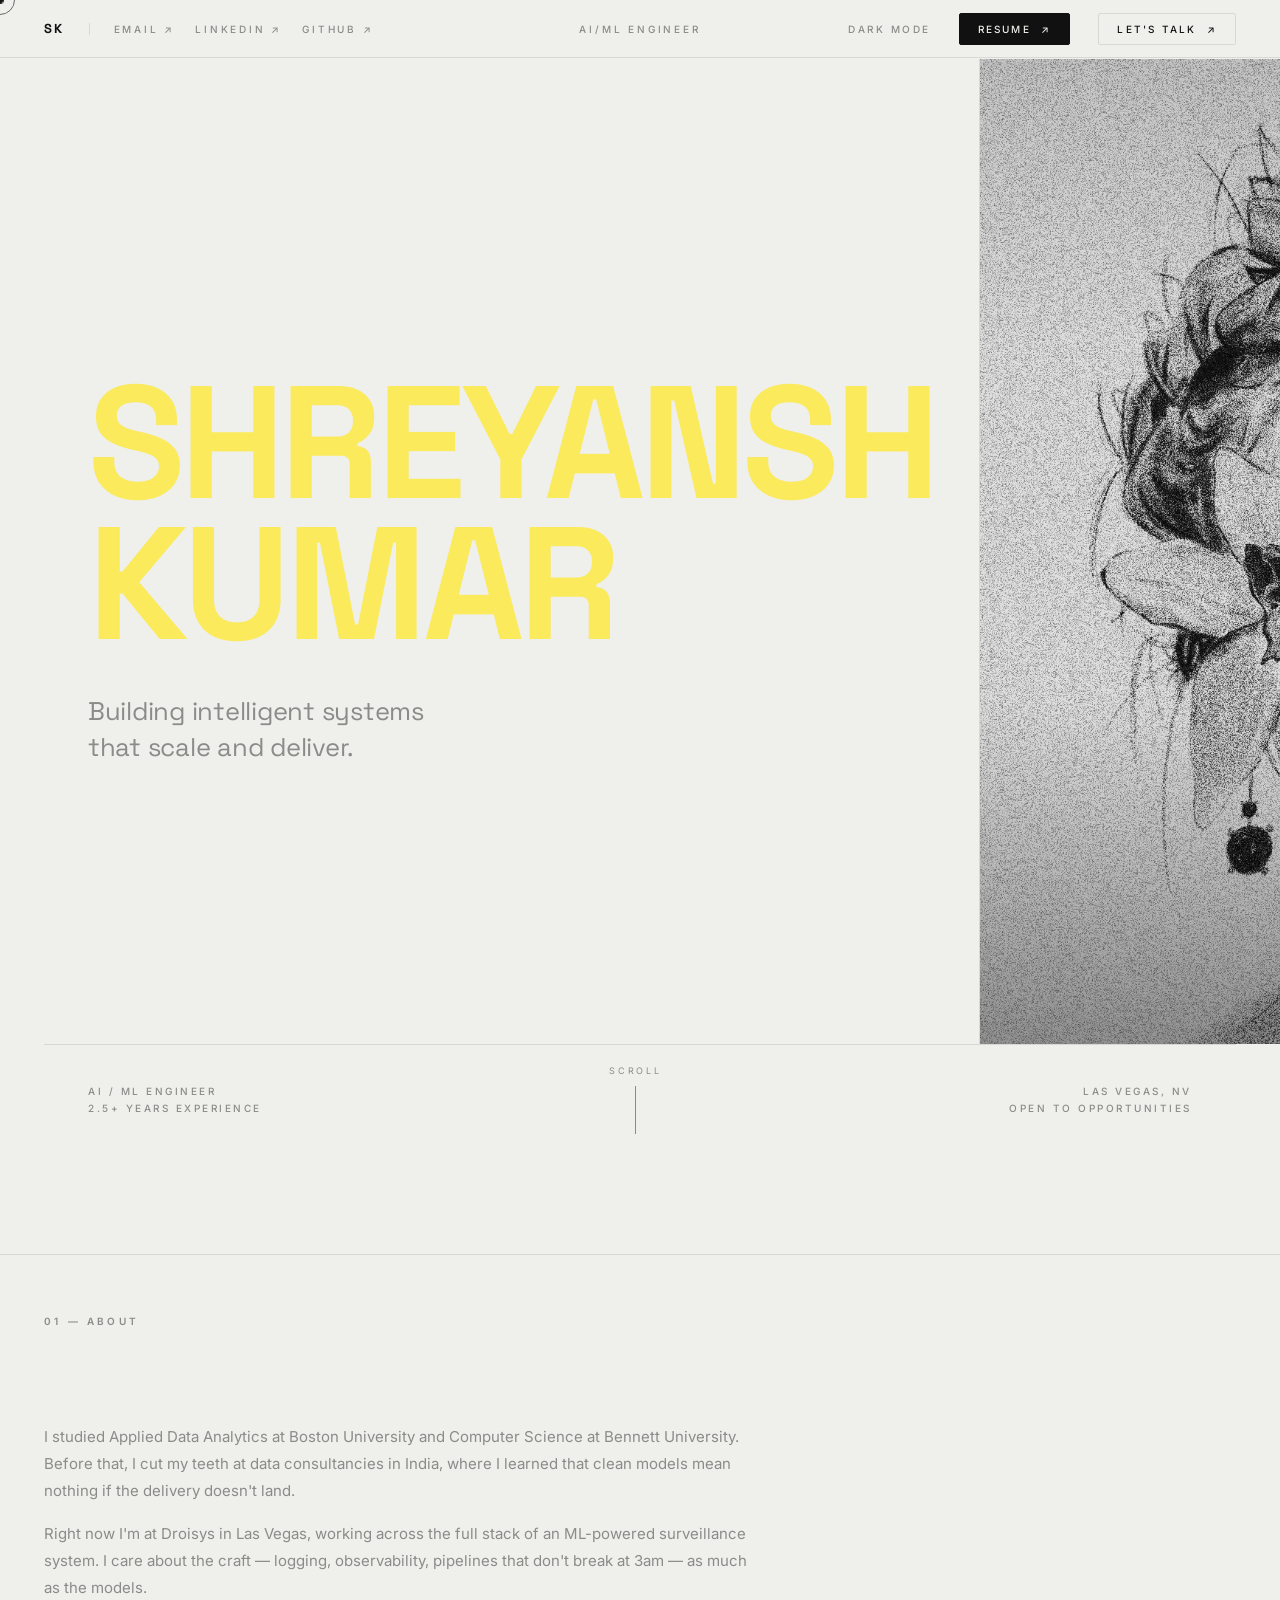
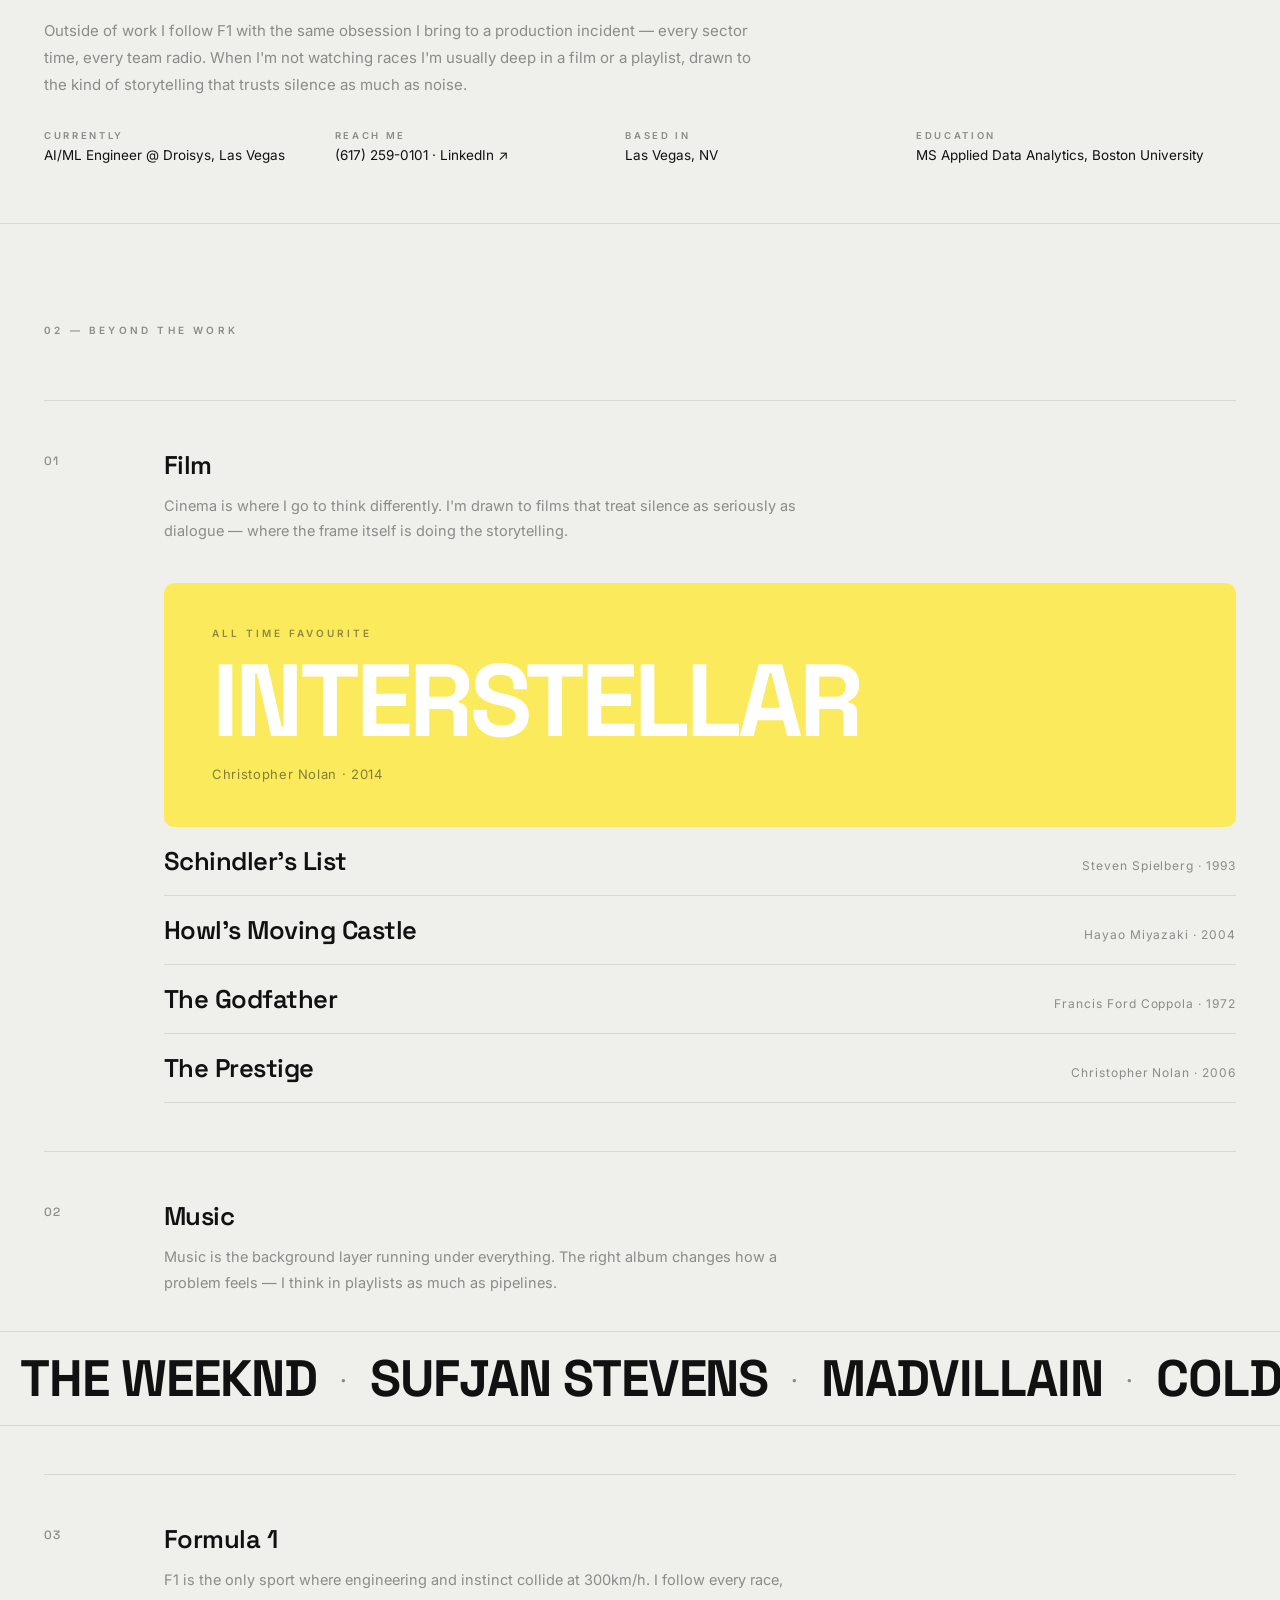
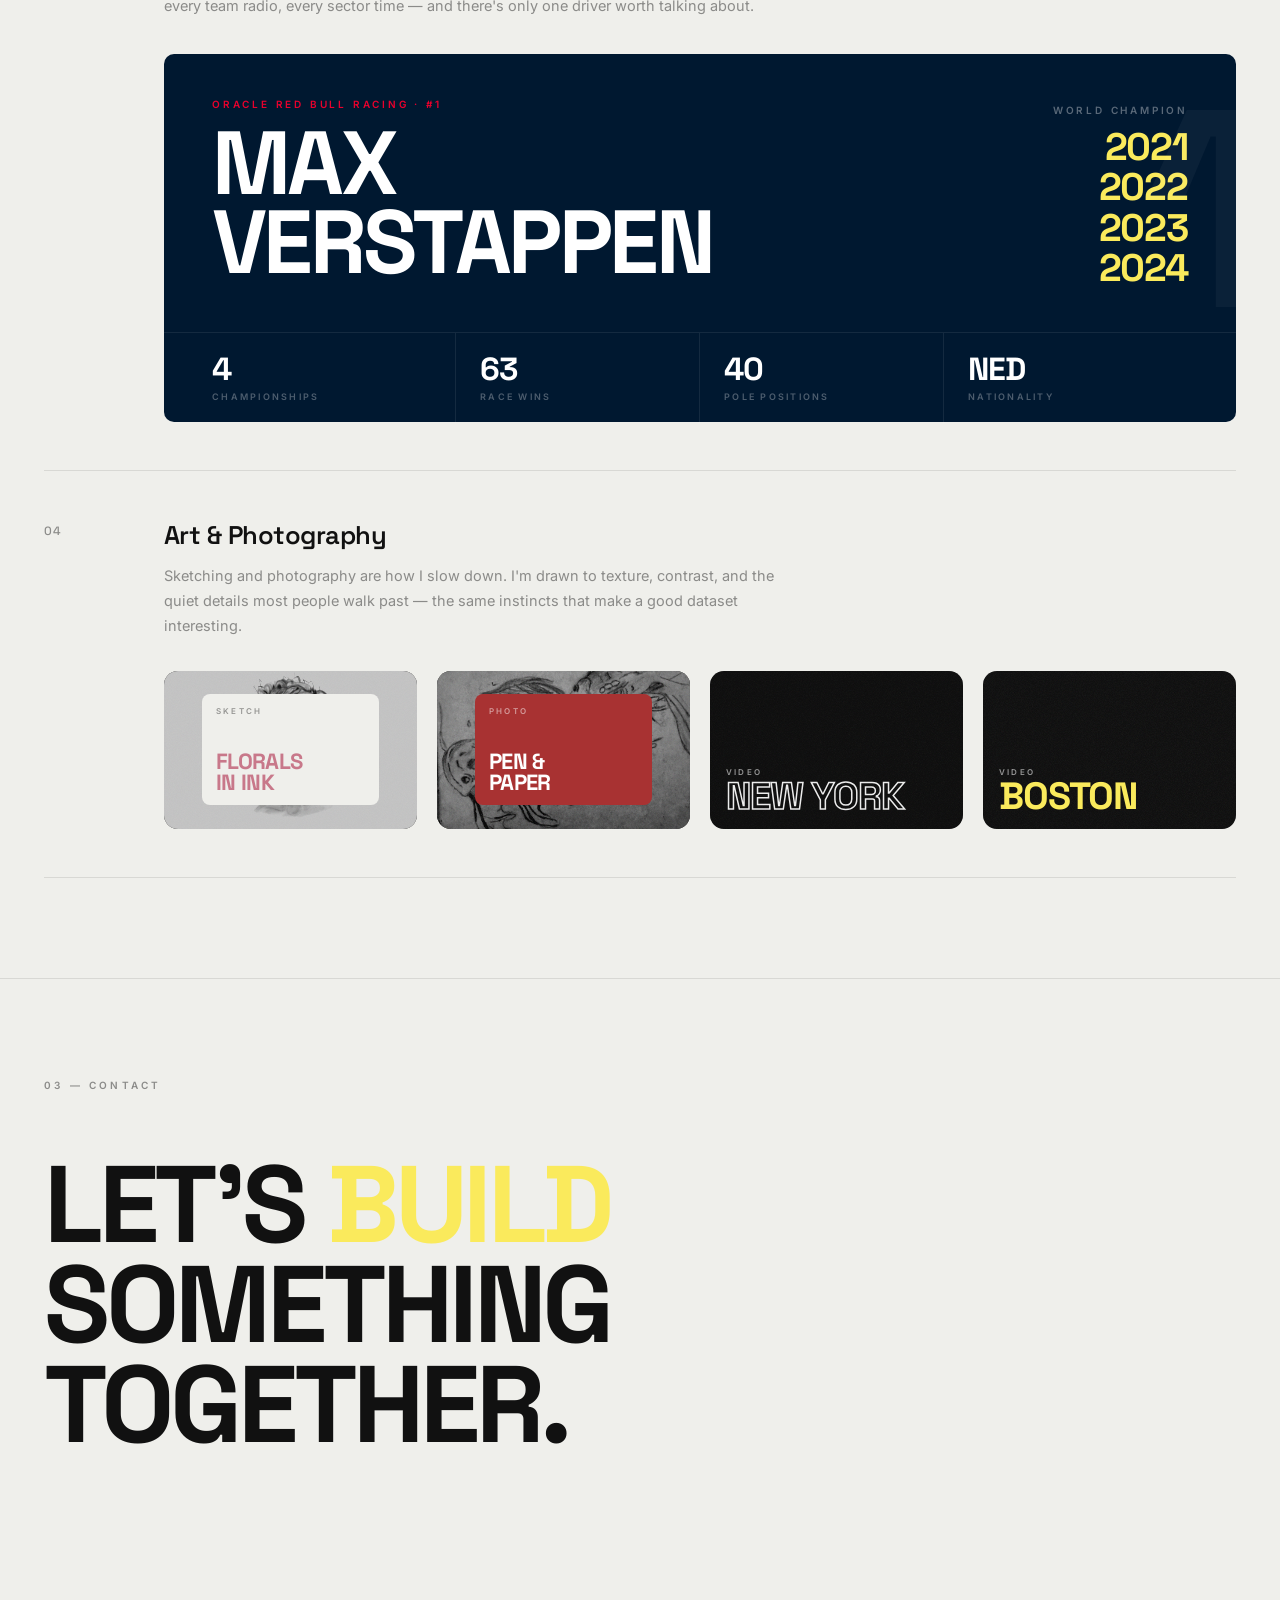
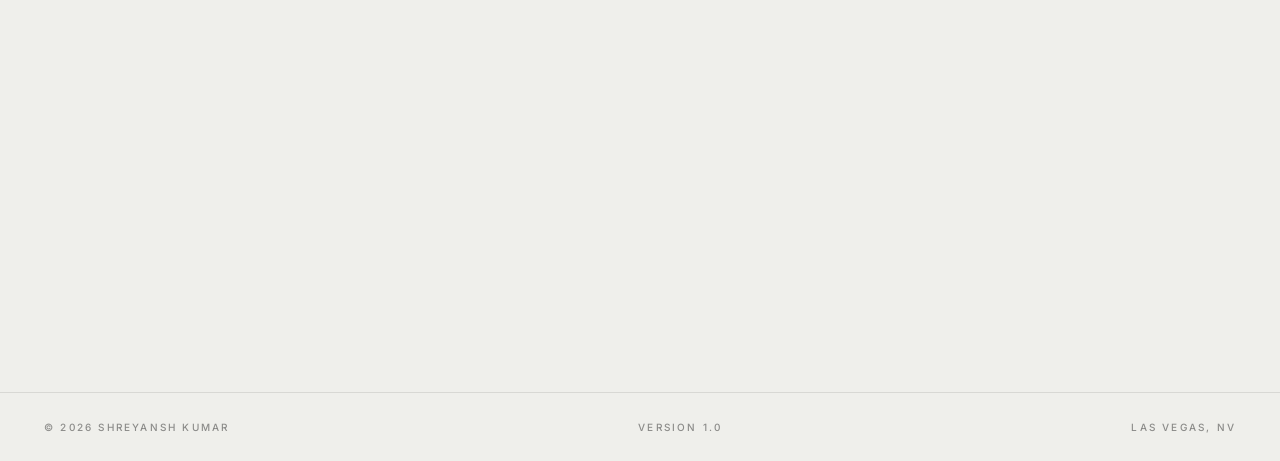
==== index.html @ 24bc96ba "shreyansh_portfolio" ====
<!DOCTYPE html>
<html lang="en" data-theme="light">
<head>
    <meta charset="UTF-8">
    <meta name="viewport" content="width=device-width, initial-scale=1.0">
    <title>Shreyansh Kumar — AI/ML Engineer</title>
    <meta name="description" content="AI/ML Engineer specializing in LLMs, RAG systems, and scalable ML pipelines.">
    <link rel="preconnect" href="https://fonts.googleapis.com">
    <link rel="preconnect" href="https://fonts.gstatic.com" crossorigin>
    <link href="https://fonts.googleapis.com/css2?family=Space+Grotesk:wght@300;400;500;600;700&family=Inter:wght@300;400;500&display=swap" rel="stylesheet">
    <link rel="stylesheet" href="style.css">
</head>
<body>

    <!-- Custom Cursor -->
    <div class="cursor" id="cursor"></div>
    <div class="cursor-follower" id="cursorFollower"></div>

    <!-- Navigation -->
    <nav class="nav" id="nav">
        <div class="nav-left">
            <a href="#hero" class="nav-logo">SK</a>
            <div class="nav-left-links">
                <a href="mailto:shreyanshkumar2304@gmail.com" class="nav-left-link">EMAIL ↗</a>
                <a href="https://www.linkedin.com/in/shreyansh2304" target="_blank" class="nav-left-link">LINKEDIN ↗</a>
                <a href="https://github.com/llShreyanshll" target="_blank" class="nav-left-link">GITHUB ↗</a>
            </div>
        </div>
        <a href="resume.html" class="nav-center">AI/ML ENGINEER</a>
        <div class="nav-right">
            <button class="theme-toggle" id="themeToggle" aria-label="Toggle dark mode">DARK MODE</button>
            <a href="resume.html" class="nav-cta nav-cta--filled">RESUME &nbsp;↗</a>
            <a href="#contact" class="nav-cta">LET'S TALK &nbsp;↗</a>
        </div>
    </nav>

    <!-- Hero -->
    <section class="hero" id="hero">
        <div class="hero-inner">
            <!-- Top row: text + image -->
            <div class="hero-top">
                <div class="hero-left">
                    <div class="hero-content">
                        <a href="resume.html" class="hero-name-link">
                        <h1 class="hero-name">
                            <span class="hero-line-wrap"><span class="hero-line">SHREYANSH</span></span>
                            <span class="hero-line-wrap"><span class="hero-line" style="animation-delay:0.18s">KUMAR</span></span>
                        </h1>
                        </a>
                        <p class="hero-tagline">Building intelligent systems<br>that scale and deliver.</p>
                    </div>
                </div>
                <!-- Right: gritty portrait -->
                <div class="hero-image-wrap">
                    <div class="hero-image-grain"></div>
                    <img src="assets/hero-portrait.jpg" alt="Portrait" class="hero-image">
                </div>
            </div>
            <!-- Full-width footer bar -->
            <div class="hero-footer">
                <div class="hero-footer-left">
                    <span>AI / ML ENGINEER</span>
                    <span>2.5+ YEARS EXPERIENCE</span>
                </div>
                <div class="hero-scroll">
                    <span>SCROLL</span>
                    <div class="scroll-bar"></div>
                </div>
                <div class="hero-footer-right">
                    <span>LAS VEGAS, NV</span>
                    <span>OPEN TO OPPORTUNITIES</span>
                </div>
            </div>
        </div>
    </section>

    <!-- About -->
    <section class="about" id="about">
        <div class="section-label">01 — ABOUT</div>
        <div class="about-body">
            <div class="about-cols">
                <div class="about-col-text">
                    <p>I studied Applied Data Analytics at Boston University and Computer Science at Bennett University. Before that, I cut my teeth at data consultancies in India, where I learned that clean models mean nothing if the delivery doesn't land.</p>
                    <p>Right now I'm at Droisys in Las Vegas, working across the full stack of an ML-powered surveillance system. I care about the craft — logging, observability, pipelines that don't break at 3am — as much as the models.</p>
                    <p>Outside of work I follow F1 with the same obsession I bring to a production incident — every sector time, every team radio. When I'm not watching races I'm usually deep in a film or a playlist, drawn to the kind of storytelling that trusts silence as much as noise.</p>
                    <!-- ↑ Update this paragraph with your own story -->
                </div>
                <div class="about-meta">
                    <div class="meta-item">
                        <span class="meta-label">CURRENTLY</span>
                        <span class="meta-value">AI/ML Engineer @ Droisys, Las Vegas</span>
                    </div>
                    <div class="meta-item">
                        <span class="meta-label">REACH ME</span>
                        <span class="meta-value"><a href="tel:6172590101" class="meta-link">(617) 259-0101</a> · <a href="https://www.linkedin.com/in/shreyansh23042304" target="_blank" class="meta-link">LinkedIn ↗</a></span>
                    </div>
                    <div class="meta-item">
                        <span class="meta-label">BASED IN</span>
                        <span class="meta-value">Las Vegas, NV</span>
                    </div>
                    <div class="meta-item">
                        <span class="meta-label">EDUCATION</span>
                        <span class="meta-value">MS Applied Data Analytics, Boston University</span>
                    </div>
                </div>
            </div>

        </div>
    </section>

    <!-- Interests -->
    <section class="interests" id="interests">
        <div class="section-label">02 — BEYOND THE WORK</div>
        <div class="interests-grid">

            <div class="interest-item reveal">
                <span class="interest-num">01</span>
                <div class="interest-body">
                    <h3 class="interest-title">Film</h3>
                    <p class="interest-desc">Cinema is where I go to think differently. I'm drawn to films that treat silence as seriously as dialogue — where the frame itself is doing the storytelling.</p>
                    <div class="film-feature">
                        <span class="film-feature-label">ALL TIME FAVOURITE</span>
                        <h2 class="film-hero">INTERSTELLAR</h2>
                        <span class="film-feature-meta">Christopher Nolan · 2014</span>
                    </div>
                    <div class="film-list">
                        <div class="film-list-item">
                            <span class="film-list-title">Schindler's List</span>
                            <span class="film-list-meta">Steven Spielberg · 1993</span>
                        </div>
                        <div class="film-list-item">
                            <span class="film-list-title">Howl's Moving Castle</span>
                            <span class="film-list-meta">Hayao Miyazaki · 2004</span>
                        </div>
                        <div class="film-list-item">
                            <span class="film-list-title">The Godfather</span>
                            <span class="film-list-meta">Francis Ford Coppola · 1972</span>
                        </div>
                        <div class="film-list-item">
                            <span class="film-list-title">The Prestige</span>
                            <span class="film-list-meta">Christopher Nolan · 2006</span>
                        </div>
                    </div>
                </div>
            </div>

            <div class="interest-item reveal">
                <span class="interest-num">02</span>
                <div class="interest-body">
                    <h3 class="interest-title">Music</h3>
                    <p class="interest-desc">Music is the background layer running under everything. The right album changes how a problem feels — I think in playlists as much as pipelines.</p>

                    <!-- Scrolling ticker — duplicated for seamless loop -->
                    <div class="music-ticker">
                        <div class="music-ticker-inner">
                            <span>The Weeknd</span><span class="ticker-dot">·</span>
                            <span>Sufjan Stevens</span><span class="ticker-dot">·</span>
                            <span>Madvillain</span><span class="ticker-dot">·</span>
                            <span>Coldplay</span><span class="ticker-dot">·</span>
                            <span>James Bay</span><span class="ticker-dot">·</span>
                            <span>Nusrat Fateh Ali Khan</span><span class="ticker-dot">·</span>
                            <span>Cigarettes After Sex</span><span class="ticker-dot">·</span>
                            <span>Joji</span><span class="ticker-dot">·</span>
                            <!-- duplicate for seamless loop -->
                            <span>The Weeknd</span><span class="ticker-dot">·</span>
                            <span>Sufjan Stevens</span><span class="ticker-dot">·</span>
                            <span>Madvillain</span><span class="ticker-dot">·</span>
                            <span>Coldplay</span><span class="ticker-dot">·</span>
                            <span>James Bay</span><span class="ticker-dot">·</span>
                            <span>Nusrat Fateh Ali Khan</span><span class="ticker-dot">·</span>
                            <span>Cigarettes After Sex</span><span class="ticker-dot">·</span>
                            <span>Joji</span><span class="ticker-dot">·</span>
                        </div>
                    </div>
                </div>
            </div>

            <div class="interest-item reveal">
                <span class="interest-num">03</span>
                <div class="interest-body">
                    <h3 class="interest-title">Formula 1</h3>
                    <p class="interest-desc">F1 is the only sport where engineering and instinct collide at 300km/h. I follow every race, every team radio, every sector time — and there's only one driver worth talking about.</p>

                    <div class="f1-card">
                        <span class="f1-watermark">1</span>
                        <div class="f1-card-inner">
                            <div class="f1-card-left">
                                <span class="f1-label">ORACLE RED BULL RACING · #1</span>
                                <h2 class="f1-name">MAX<br>VERSTAPPEN</h2>
                            </div>
                            <div class="f1-card-right">
                                <span class="f1-champ-label">WORLD CHAMPION</span>
                                <div class="f1-years">
                                    <span>2021</span>
                                    <span>2022</span>
                                    <span>2023</span>
                                    <span>2024</span>
                                </div>
                            </div>
                        </div>
                        <div class="f1-stats">
                            <div class="f1-stat">
                                <span class="f1-stat-val">4</span>
                                <span class="f1-stat-label">CHAMPIONSHIPS</span>
                            </div>
                            <div class="f1-stat">
                                <span class="f1-stat-val">63</span>
                                <span class="f1-stat-label">RACE WINS</span>
                            </div>
                            <div class="f1-stat">
                                <span class="f1-stat-val">40</span>
                                <span class="f1-stat-label">POLE POSITIONS</span>
                            </div>
                            <div class="f1-stat">
                                <span class="f1-stat-val">NED</span>
                                <span class="f1-stat-label">NATIONALITY</span>
                            </div>
                        </div>
                    </div>
                </div>
            </div>

            <div class="interest-item reveal interest-item--wide">
                <span class="interest-num">04</span>
                <div class="interest-body">
                    <h3 class="interest-title">Art &amp; Photography</h3>
                    <p class="interest-desc">Sketching and photography are how I slow down. I'm drawn to texture, contrast, and the quiet details most people walk past — the same instincts that make a good dataset interesting.</p>
                    <div class="art-gallery">
                        <div class="art-item art-item--pink">
                            <div class="art-grain"></div>
                            <img src="assets/art/photo-1.jpg" alt="">
                            <div class="art-card">
                                <span class="art-card-type">SKETCH</span>
                                <p class="art-card-title">Florals<br>in Ink</p>
                            </div>
                        </div>
                        <div class="art-item art-item--red">
                            <div class="art-grain"></div>
                            <img src="assets/art/photo-2.jpg" alt="">
                            <div class="art-card">
                                <span class="art-card-type">PHOTO</span>
                                <p class="art-card-title">Pen &amp;<br>Paper</p>
                            </div>
                        </div>
                        <div class="art-item art-item--knockout">
                            <div class="art-grain"></div>
                            <video src="assets/art/video-3.mp4" autoplay loop muted playsinline style="object-position: center top;"></video>
                            <div class="art-card">
                                <span class="art-card-type">VIDEO</span>
                                <p class="art-card-title">NEW YORK</p>
                            </div>
                        </div>
                        <div class="art-item art-item--boston">
                            <div class="art-grain"></div>
                            <video src="assets/IMG_7289_small.mp4" autoplay loop muted playsinline></video>
                            <div class="art-card">
                                <span class="art-card-type">VIDEO</span>
                                <p class="art-card-title">BOSTON</p>
                            </div>
                        </div>
                    </div>
                </div>
            </div>

        </div>
    </section>

    <!-- Contact -->
    <section class="contact" id="contact">
        <div class="section-label">03 — CONTACT</div>
        <h2 class="contact-heading reveal">LET'S <a href="resume.html" style="color:#FAEA5C;text-decoration:none">BUILD</a><br>SOMETHING<br>TOGETHER.</h2>
        <div class="contact-links reveal">
            <a href="mailto:shreyanshkumar2304@gmail.com" class="contact-link">
                <span class="cl-label">EMAIL</span>
                <span class="cl-value">shreyanshkumar2304@gmail.com</span>
                <span class="cl-arrow">↗</span>
            </a>
            <a href="https://www.linkedin.com/in/shreyansh23042304" target="_blank" class="contact-link">
                <span class="cl-label">LINKEDIN</span>
                <span class="cl-value">linkedin.com/in/shreyansh2304</span>
                <span class="cl-arrow">↗</span>
            </a>
            <a href="https://github.com/llShreyanshll" target="_blank" class="contact-link">
                <span class="cl-label">GITHUB</span>
                <span class="cl-value">github.com/llShreyanshll</span>
                <span class="cl-arrow">↗</span>
            </a>
            <a href="resume.html" class="contact-link">
                <span class="cl-label">RESUME</span>
                <span class="cl-value">View full résumé</span>
                <span class="cl-arrow">↗</span>
            </a>
        </div>
    </section>

    <!-- Footer -->
    <footer class="footer">
        <span>© 2026 SHREYANSH KUMAR</span>
        <span>VERSION 1.0</span>
        <span>LAS VEGAS, NV</span>
    </footer>

    <script src="script.js"></script>
</body>
</html>
---- style.css ----
/* ============================================================
   SHREYANSH KUMAR — PORTFOLIO
   Inspired by Studio Namma / Awwwards editorial aesthetic
   ============================================================ */

*, *::before, *::after {
    margin: 0;
    padding: 0;
    box-sizing: border-box;
}

/* ── Design Tokens ─────────────────────────────────────────── */
:root {
    --bg:          #EFEFEB;
    --bg-card:     #E8E8E3;
    --text:        #111111;
    --text-muted:  rgba(17, 17, 17, 0.45);
    --border:      rgba(17, 17, 17, 0.1);
    --hover-bg:    #111111;
    --hover-text:  #EFEFEB;
    --tag-bg:      rgba(17, 17, 17, 0.06);

    --font-display: 'Space Grotesk', system-ui, sans-serif;
    --font-body:    'Inter', system-ui, sans-serif;

    --nav-h: 58px;
    --ease:  cubic-bezier(0.25, 0.46, 0.45, 0.94);
    --ease-spring: cubic-bezier(0.16, 1, 0.3, 1);
}

[data-theme="dark"] {
    --bg:         #111111;
    --bg-card:    #1A1A1A;
    --text:       #EFEFEB;
    --text-muted: rgba(239, 239, 235, 0.42);
    --border:     rgba(239, 239, 235, 0.1);
    --hover-bg:   #EFEFEB;
    --hover-text: #111111;
    --tag-bg:     rgba(239, 239, 235, 0.07);
}

/* ── Base ───────────────────────────────────────────────────── */
html {
    scroll-behavior: smooth;
}

body {
    font-family: var(--font-body);
    background: var(--bg);
    color: var(--text);
    transition: background 0.45s var(--ease), color 0.45s var(--ease);
    overflow-x: hidden;
    cursor: none;
    -webkit-font-smoothing: antialiased;
}

/* ── Custom Cursor ─────────────────────────────────────────── */
.cursor {
    width: 7px;
    height: 7px;
    background: var(--text);
    border-radius: 50%;
    position: fixed;
    top: 0; left: 0;
    pointer-events: none;
    z-index: 9999;
    transform: translate(-50%, -50%);
    transition: width 0.25s var(--ease), height 0.25s var(--ease), background 0.3s var(--ease);
    will-change: transform;
}

.cursor-follower {
    width: 30px;
    height: 30px;
    border: 1.5px solid var(--text);
    border-radius: 50%;
    position: fixed;
    top: 0; left: 0;
    pointer-events: none;
    z-index: 9998;
    transform: translate(-50%, -50%);
    opacity: 0.6;
    transition: width 0.3s var(--ease), height 0.3s var(--ease), border-color 0.3s var(--ease), opacity 0.3s var(--ease);
    will-change: transform;
}

.cursor.hover {
    width: 14px;
    height: 14px;
}

.cursor-follower.hover {
    width: 52px;
    height: 52px;
    opacity: 0.3;
}

/* ── Navigation ────────────────────────────────────────────── */
.nav {
    position: fixed;
    inset: 0 0 auto 0;
    z-index: 100;
    height: var(--nav-h);
    display: flex;
    align-items: center;
    justify-content: space-between;
    padding: 0 44px;
    border-bottom: 1px solid var(--border);
    background: var(--bg);
    transition: background 0.45s var(--ease), border-color 0.45s var(--ease);
}

.nav-logo {
    font-family: var(--font-display);
    font-weight: 700;
    font-size: 13px;
    letter-spacing: 0.18em;
    color: var(--text);
    text-decoration: none;
}

.nav-center {
    font-size: 10px;
    font-weight: 500;
    letter-spacing: 0.28em;
    color: var(--text-muted);
    position: absolute;
    left: 50%;
    transform: translateX(-50%);
    text-decoration: none;
    transition: color 0.25s var(--ease);
}

a.nav-center:hover {
    color: var(--text);
}

.nav-left {
    display: flex;
    align-items: center;
    gap: 0;
}

.nav-left-links {
    display: flex;
    align-items: center;
    gap: 20px;
    margin-left: 24px;
    padding-left: 24px;
    border-left: 1px solid var(--border);
}

.nav-left-link {
    font-size: 10px;
    font-weight: 500;
    letter-spacing: 0.28em;
    color: var(--text-muted);
    text-decoration: none;
    transition: color 0.25s var(--ease);
}

.nav-left-link:hover {
    color: var(--text);
}

.hero-name-link {
    text-decoration: none;
    display: block;
}

.nav-right {
    display: flex;
    align-items: center;
    gap: 28px;
}

.theme-toggle {
    background: none;
    border: none;
    font-family: var(--font-body);
    font-size: 10px;
    font-weight: 500;
    letter-spacing: 0.25em;
    color: var(--text-muted);
    cursor: none;
    padding: 0;
    transition: color 0.25s var(--ease);
}

.theme-toggle:hover {
    color: var(--text);
}

.nav-resume {
    font-size: 10px;
    font-weight: 500;
    letter-spacing: 0.22em;
    color: var(--text-muted);
    text-decoration: none;
    transition: color 0.25s var(--ease);
}

.nav-resume:hover {
    color: var(--text);
}

.nav-cta {
    font-size: 10px;
    font-weight: 500;
    letter-spacing: 0.22em;
    color: var(--text);
    text-decoration: none;
    padding: 9px 18px;
    border: 1px solid var(--border);
    border-radius: 2px;
    transition: background 0.3s var(--ease), color 0.3s var(--ease), border-color 0.3s var(--ease);
}

.nav-cta:hover {
    background: var(--hover-bg);
    color: var(--hover-text);
    border-color: var(--hover-bg);
}

.nav-cta--filled {
    background: var(--hover-bg);
    color: var(--hover-text);
    border-color: var(--hover-bg);
}

.nav-cta--filled:hover {
    background: #FAEA5C;
    color: #111111;
    border-color: #FAEA5C;
}

/* ── Hero ──────────────────────────────────────────────────── */
.hero {
    min-height: 100svh;
    padding-top: var(--nav-h);
    overflow: hidden;
}

.hero-inner {
    display: flex;
    flex-direction: column;
    min-height: calc(100svh - var(--nav-h));
}

/* Top row: text left + image right */
.hero-top {
    flex: 1;
    display: grid;
    grid-template-columns: 1fr 42%;
    min-height: 0;
}

.hero-left {
    padding: 40px 44px 44px;
    display: flex;
    flex-direction: column;
    justify-content: center;
    border-right: 1px solid var(--border);
}

/* ── Hero image panel ──────────────────────────────────────── */
.hero-image-wrap {
    position: relative;
    overflow: hidden;
    background: #0a0a0a;
    opacity: 0;
    animation: fadeIn 1s var(--ease) forwards 0.6s;
}

.hero-image {
    width: 100%;
    height: 100%;
    object-fit: cover;
    object-position: center top;
    display: block;
    filter: grayscale(100%) contrast(1.15) brightness(0.88);
    mix-blend-mode: normal;
    transition: transform 8s ease, filter 0.45s var(--ease);
    transform-origin: center;
}

.hero-image-wrap:hover .hero-image {
    transform: scale(1.03);
}

/* Grain overlay */
.hero-image-grain {
    position: absolute;
    inset: 0;
    z-index: 1;
    pointer-events: none;
    /* SVG noise via data URI */
    background-image: url("data:image/svg+xml,%3Csvg xmlns='http://www.w3.org/2000/svg' width='300' height='300'%3E%3Cfilter id='n'%3E%3CfeTurbulence type='fractalNoise' baseFrequency='0.75' numOctaves='4' stitchTiles='stitch'/%3E%3C/filter%3E%3Crect width='300' height='300' filter='url(%23n)' opacity='0.08'/%3E%3C/svg%3E");
    background-repeat: repeat;
    background-size: 200px 200px;
    mix-blend-mode: overlay;
    opacity: 0.55;
    animation: grainShift 0.12s steps(1) infinite;
}

@keyframes grainShift {
    0%   { background-position: 0 0; }
    10%  { background-position: -5% -10%; }
    20%  { background-position: -15% 5%; }
    30%  { background-position: 7% -25%; }
    40%  { background-position: -5% 25%; }
    50%  { background-position: -15% 10%; }
    60%  { background-position: 15% 0%; }
    70%  { background-position: 0% 15%; }
    80%  { background-position: 3% 35%; }
    90%  { background-position: -10% 10%; }
    100% { background-position: 0 0; }
}

/* Subtle vignette on top of image */
.hero-image-wrap::after {
    content: '';
    position: absolute;
    inset: 0;
    z-index: 2;
    background: linear-gradient(
        to bottom,
        rgba(0,0,0,0.12) 0%,
        transparent 30%,
        transparent 65%,
        rgba(0,0,0,0.35) 100%
    );
    pointer-events: none;
}

.hero-content {
    flex: 1;
    display: flex;
    flex-direction: column;
    justify-content: center;
    padding-top: 40px;
}

.hero-name {
    font-family: var(--font-display);
    font-weight: 700;
    font-size: clamp(72px, 12.5vw, 196px);
    line-height: 0.88;
    letter-spacing: -0.03em;
    text-transform: uppercase;
    display: flex;
    flex-direction: column;
    overflow: hidden;
    margin-bottom: 40px;
    color: #FAEA5C;
}

.hero-line-wrap {
    display: block;
    overflow: hidden;
}

.hero-line {
    display: block;
    transform: translateY(105%);
    opacity: 0;
    animation: lineReveal 0.95s var(--ease-spring) forwards;
    animation-delay: 0.05s;
}

@keyframes lineReveal {
    to { transform: translateY(0); opacity: 1; }
}

.hero-tagline {
    font-family: var(--font-display);
    font-size: clamp(16px, 2vw, 26px);
    font-weight: 400;
    line-height: 1.4;
    letter-spacing: -0.01em;
    color: var(--text-muted);
    opacity: 0;
    animation: fadeUp 0.7s var(--ease) forwards 0.55s;
}

@keyframes fadeUp {
    from { opacity: 0; transform: translateY(16px); }
    to   { opacity: 1; transform: translateY(0); }
}

.hero-footer {
    display: flex;
    align-items: center;
    justify-content: space-between;
    padding: 20px 44px;
    border-top: 1px solid var(--border);
    opacity: 0;
    animation: fadeIn 0.6s var(--ease) forwards 0.85s;
}

@keyframes fadeIn {
    to { opacity: 1; }
}

.hero-footer-left,
.hero-footer-right {
    display: flex;
    flex-direction: column;
    gap: 5px;
}

.hero-footer-right {
    text-align: right;
}

.hero-footer-left span,
.hero-footer-right span {
    font-size: 10px;
    font-weight: 500;
    letter-spacing: 0.25em;
    color: var(--text-muted);
    text-transform: uppercase;
}

.hero-scroll {
    display: flex;
    flex-direction: column;
    align-items: center;
    gap: 10px;
}

.hero-scroll span {
    font-size: 9px;
    letter-spacing: 0.3em;
    color: var(--text-muted);
}

.scroll-bar {
    width: 1px;
    height: 48px;
    background: var(--text-muted);
    transform-origin: top;
    animation: scrollPulse 1.8s ease-in-out infinite 1.2s;
}

@keyframes scrollPulse {
    0%, 100% { opacity: 0.3; transform: scaleY(0.4); }
    50%       { opacity: 0.8; transform: scaleY(1); }
}

/* ── Sections — common ─────────────────────────────────────── */
section {
    padding: 100px 44px;
    border-top: 1px solid var(--border);
}

.section-label {
    font-size: 10px;
    font-weight: 600;
    letter-spacing: 0.32em;
    color: var(--text-muted);
    margin-bottom: 64px;
}

/* ── Reveal animation ───────────────────────────────────────── */
.reveal {
    opacity: 0;
    transform: translateY(28px);
    transition: opacity 0.75s var(--ease-spring), transform 0.75s var(--ease-spring);
}

.reveal.visible {
    opacity: 1;
    transform: translateY(0);
}

/* ── About ─────────────────────────────────────────────────── */
.about {
    padding-top: 60px;
    padding-bottom: 60px;
}
.about-body {
    max-width: 1300px;
}

.about-lead {
    font-family: var(--font-display);
    font-size: clamp(20px, 2.8vw, 40px);
    font-weight: 400;
    line-height: 1.38;
    letter-spacing: -0.015em;
    color: var(--text);
    max-width: 880px;
    margin-bottom: 64px;
    opacity: 0;
    transform: translateY(20px);
    transition: opacity 0.9s var(--ease-spring), transform 0.9s var(--ease-spring);
}

.about-lead.visible {
    opacity: 1;
    transform: translateY(0);
}

.about-meta {
    display: grid;
    grid-template-columns: repeat(4, 1fr);
    gap: 0;
    border-top: 1px solid var(--border);
}

.meta-item {
    padding: 32px 0 0;
    padding-right: 24px;
    display: flex;
    flex-direction: column;
    gap: 10px;
    border-right: 1px solid var(--border);
    opacity: 0;
    transform: translateY(20px);
    transition: opacity 0.6s var(--ease-spring), transform 0.6s var(--ease-spring);
}

.meta-item:last-child {
    border-right: none;
    padding-left: 24px;
    padding-right: 0;
}

.meta-item:nth-child(2),
.meta-item:nth-child(3) {
    padding-left: 24px;
}

.meta-item.visible {
    opacity: 1;
    transform: translateY(0);
}

.meta-label {
    font-size: 9.5px;
    font-weight: 600;
    letter-spacing: 0.28em;
    color: var(--text-muted);
}

.meta-value {
    font-size: 14px;
    font-weight: 400;
    line-height: 1.6;
    color: var(--text);
}

.meta-link {
    color: var(--text);
    text-decoration: none;
    transition: color 0.2s ease;
}

.meta-link:hover {
    color: var(--text-muted);
}

/* About: text full-width, meta row below */
.about-cols {
    display: flex;
    flex-direction: column;
    gap: 32px;
    padding-top: 32px;
}

.about-col-text {
    display: flex;
    flex-direction: column;
    gap: 16px;
    max-width: 720px;
}

.about-col-text p {
    font-size: 15px;
    line-height: 1.8;
    color: var(--text-muted);
}

/* Meta: horizontal 4-column row */
.about-cols .about-meta {
    display: grid;
    grid-template-columns: repeat(4, 1fr);
    gap: 0;
    border-top: none;
    padding-top: 0;
}

.about-cols .meta-item {
    padding: 0 32px 0 0;
    border-right: none;
    border-bottom: none;
    border-top: none;
    padding-left: 0;
    margin-top: 0;
    gap: 8px;
    align-items: flex-start;
}

.about-cols .meta-value {
    font-size: 13.5px;
    white-space: nowrap;
    line-height: 1;
}

.about-cols .meta-value a {
    display: inline;
    line-height: 1;
}

/* ── Interests ──────────────────────────────────────────────── */
.interests-grid {
    display: flex;
    flex-direction: column;
}

.interest-item {
    display: grid;
    grid-template-columns: 80px 1fr;
    gap: 40px;
    padding: 48px 0;
    border-bottom: 1px solid var(--border);
    transition: padding-left 0.35s var(--ease);
}

.interest-item:first-child {
    border-top: 1px solid var(--border);
}

.interest-item:hover {
    padding-left: 16px;
}

.interest-num {
    font-family: var(--font-display);
    font-size: 12px;
    font-weight: 500;
    letter-spacing: 0.12em;
    color: var(--text-muted);
    padding-top: 4px;
}

.interest-title {
    font-family: var(--font-display);
    font-size: clamp(18px, 2vw, 28px);
    font-weight: 600;
    letter-spacing: -0.02em;
    margin-bottom: 12px;
}

.interest-desc {
    font-size: 14.5px;
    line-height: 1.75;
    color: var(--text-muted);
    max-width: 640px;
}

/* ── Film / Option C ────────────────────────────────────────── */
.film-feature {
    margin-top: 40px;
    padding: 44px 48px;
    border-radius: 10px;
    background: #FAEA5C;
    margin-bottom: 0;
    border-bottom: none;
}

.film-feature-label {
    font-size: 10px;
    font-weight: 600;
    letter-spacing: 0.3em;
    color: rgba(17, 17, 17, 0.45);
    display: block;
    margin-bottom: 16px;
}

.film-hero {
    font-family: var(--font-display);
    font-weight: 700;
    font-size: clamp(52px, 8vw, 120px);
    letter-spacing: -0.04em;
    line-height: 0.9;
    text-transform: uppercase;
    color: #ffffff;
    margin-bottom: 16px;
}

[data-theme="dark"] .film-hero {
    color: #111111;
}

.film-feature-meta {
    font-size: 13px;
    font-weight: 400;
    color: rgba(17, 17, 17, 0.5);
    letter-spacing: 0.05em;
}


.film-list {
    margin-top: 0;
    display: flex;
    flex-direction: column;
}

.film-list-item {
    display: flex;
    justify-content: space-between;
    align-items: baseline;
    padding: 18px 0;
    border-bottom: 1px solid var(--border);
    transition: padding-left 0.3s var(--ease);
}

.film-list-item:hover {
    padding-left: 12px;
}

.film-list-title {
    font-family: var(--font-display);
    font-size: clamp(18px, 2vw, 26px);
    font-weight: 600;
    letter-spacing: -0.02em;
    color: var(--text);
}

.film-list-meta {
    font-size: 12px;
    font-weight: 400;
    letter-spacing: 0.08em;
    color: var(--text-muted);
}

/* ── Music ticker ───────────────────────────────────────────── */
.music-ticker {
    overflow: hidden;
    width: 100vw;
    /* Pull left by: 44px section padding + 80px num column + 40px gap = 164px */
    margin-left: -164px;
    margin-top: 36px;
    margin-bottom: 0;
    border-top: 1px solid var(--border);
    border-bottom: 1px solid var(--border);
    padding: 14px 0;
    cursor: default;
}

.music-ticker:hover .music-ticker-inner {
    animation-play-state: paused;
}

.music-ticker-inner {
    display: inline-flex;
    align-items: center;
    gap: 0;
    white-space: nowrap;
    animation: ticker 22s linear infinite;
}

.music-ticker-inner span {
    font-family: var(--font-display);
    font-weight: 700;
    font-size: clamp(28px, 4vw, 52px);
    letter-spacing: -0.02em;
    text-transform: uppercase;
    color: var(--text);
    padding: 0 20px;
}

.ticker-dot {
    font-size: 25px !important;
    font-weight: 400 !important;
    color: var(--text-muted) !important;
    padding: 0 4px !important;
    letter-spacing: 0 !important;
}

@keyframes ticker {
    from { transform: translateX(0); }
    to   { transform: translateX(-50%); }
}

/* Album list */
.album-list {
    display: flex;
    flex-direction: column;
    margin-top: 8px;
}

.album-item {
    display: flex;
    justify-content: space-between;
    align-items: center;
    padding: 18px 0;
    border-bottom: 1px solid var(--border);
    transition: padding-left 0.3s var(--ease);
}

.album-item:first-child {
    border-top: 1px solid var(--border);
}

.album-item:hover {
    padding-left: 12px;
}

.album-left {
    display: flex;
    align-items: baseline;
    gap: 20px;
}

.album-num {
    font-size: 11px;
    font-weight: 500;
    letter-spacing: 0.15em;
    color: var(--text-muted);
}

.album-title {
    font-family: var(--font-display);
    font-size: clamp(16px, 1.8vw, 24px);
    font-weight: 600;
    letter-spacing: -0.02em;
    color: var(--text);
}

.album-meta {
    font-size: 12px;
    font-weight: 400;
    letter-spacing: 0.08em;
    color: var(--text-muted);
}

/* ── F1 Driver Card ─────────────────────────────────────────── */
.f1-card {
    margin-top: 36px;
    background: #001830;
    border-radius: 10px;
    padding: 44px 48px 0;
    overflow: hidden;
    position: relative;
}

.f1-watermark {
    position: absolute;
    right: -20px;
    top: 50%;
    transform: translateY(-60%);
    font-family: var(--font-display);
    font-weight: 700;
    font-size: clamp(180px, 22vw, 320px);
    line-height: 1;
    letter-spacing: -0.05em;
    color: rgba(255, 255, 255, 0.04);
    pointer-events: none;
    user-select: none;
}

.f1-card-inner {
    display: flex;
    justify-content: space-between;
    align-items: flex-start;
    gap: 40px;
    margin-bottom: 44px;
}

.f1-card-left {
    display: flex;
    flex-direction: column;
    gap: 14px;
}

.f1-label {
    font-size: 10px;
    font-weight: 600;
    letter-spacing: 0.28em;
    color: #E8002D;
}

.f1-name {
    font-family: var(--font-display);
    font-weight: 700;
    font-size: clamp(48px, 7vw, 96px);
    letter-spacing: -0.04em;
    line-height: 0.88;
    text-transform: uppercase;
    color: #ffffff;
}

.f1-card-right {
    display: flex;
    flex-direction: column;
    align-items: flex-end;
    gap: 12px;
    padding-top: 6px;
}

.f1-champ-label {
    font-size: 10px;
    font-weight: 600;
    letter-spacing: 0.28em;
    color: rgba(255, 255, 255, 0.35);
}

.f1-years {
    display: flex;
    flex-direction: column;
    align-items: flex-end;
    gap: 2px;
}

.f1-years span {
    font-family: var(--font-display);
    font-size: clamp(22px, 3vw, 40px);
    font-weight: 700;
    letter-spacing: -0.03em;
    color: #FAEA5C;
    line-height: 1;
}

/* Stats bar */
.f1-stats {
    display: grid;
    grid-template-columns: repeat(4, 1fr);
    border-top: 1px solid rgba(255, 255, 255, 0.08);
    margin: 0 -48px;
    padding: 0 48px;
}

.f1-stat {
    display: flex;
    flex-direction: column;
    gap: 6px;
    padding: 20px 0;
    border-right: 1px solid rgba(255, 255, 255, 0.08);
    padding-right: 24px;
}

.f1-stat:last-child {
    border-right: none;
}

.f1-stat:not(:first-child) {
    padding-left: 24px;
}

.f1-stat-val {
    font-family: var(--font-display);
    font-size: clamp(20px, 2.5vw, 32px);
    font-weight: 700;
    letter-spacing: -0.03em;
    color: #ffffff;
    line-height: 1;
}

.f1-stat-label {
    font-size: 9px;
    font-weight: 600;
    letter-spacing: 0.25em;
    color: rgba(255, 255, 255, 0.3);
}

/* Wide interest item — same grid as others, gallery spans the body col */
.interest-item--wide {
    display: grid;
    grid-template-columns: 80px 1fr;
    gap: 40px;
    padding: 48px 0;
    border-bottom: 1px solid var(--border);
    transition: padding-left 0.35s var(--ease);
}

.interest-item--wide:first-child {
    border-top: 1px solid var(--border);
}

.interest-item--wide:hover {
    padding-left: 16px;
}

/* Art gallery grid */
.art-gallery {
    display: grid;
    grid-template-columns: repeat(4, 1fr);
    gap: 20px;
    margin-top: 32px;
}

.art-item {
    aspect-ratio: 16 / 10;
    overflow: hidden;
    background: #111;
    position: relative;
    cursor: none;
    border-radius: 14px;
}

/* The actual image/video */
.art-item img,
.art-item video {
    width: 100%;
    height: 100%;
    object-fit: cover;
    display: block;
    filter: grayscale(100%) contrast(1.3) brightness(0.75);
    transition: filter 0.55s var(--ease), transform 0.7s var(--ease);
    position: relative;
    z-index: 1;
}

/* Heavy animated grain — dedicated element like hero portrait */
.art-grain {
    position: absolute;
    inset: 0;
    z-index: 2;
    pointer-events: none;
    background-image: url("data:image/svg+xml,%3Csvg xmlns='http://www.w3.org/2000/svg' width='300' height='300'%3E%3Cfilter id='n'%3E%3CfeTurbulence type='fractalNoise' baseFrequency='0.68' numOctaves='4' stitchTiles='stitch'/%3E%3C/filter%3E%3Crect width='300' height='300' filter='url(%23n)' opacity='0.12'/%3E%3C/svg%3E");
    background-repeat: repeat;
    background-size: 160px 160px;
    mix-blend-mode: screen;
    opacity: 0.88;
    animation: grainShift 0.1s steps(1) infinite;
    transition: opacity 0.5s var(--ease);
    border-radius: 14px;
}

/* Second grain pass via pseudo — adds depth */
.art-item::before {
    content: '';
    position: absolute;
    inset: 0;
    z-index: 3;
    pointer-events: none;
    background-image: url("data:image/svg+xml,%3Csvg xmlns='http://www.w3.org/2000/svg' width='250' height='250'%3E%3Cfilter id='n'%3E%3CfeTurbulence type='fractalNoise' baseFrequency='0.82' numOctaves='3' stitchTiles='stitch'/%3E%3C/filter%3E%3Crect width='250' height='250' filter='url(%23n)' opacity='0.1'/%3E%3C/svg%3E");
    background-repeat: repeat;
    background-size: 140px 140px;
    mix-blend-mode: overlay;
    opacity: 0.75;
    animation: grainShift 0.15s steps(1) infinite reverse;
    transition: opacity 0.5s var(--ease);
    border-radius: 14px;
}

.art-item::after { display: none; }

/* Overlay card — large white card covering most of the image */
.art-card {
    position: absolute;
    z-index: 4;
    inset: 15%;
    background: #EFEFEB;
    border-radius: 8px;
    padding: 12px 14px;
    display: flex;
    flex-direction: column;
    justify-content: space-between;
    transition: opacity 0.4s var(--ease), transform 0.4s var(--ease);
    pointer-events: none;
    overflow: hidden;
}

.art-card-type {
    font-size: 8px;
    font-weight: 600;
    letter-spacing: 0.28em;
    color: rgba(17, 17, 17, 0.4);
    text-transform: uppercase;
    display: block;
}

.art-card-title {
    font-family: var(--font-display);
    font-size: clamp(13px, 1.8vw, 22px);
    font-weight: 700;
    letter-spacing: -0.03em;
    line-height: 0.95;
    color: #111111;
    text-transform: uppercase;
    align-self: flex-start;
    margin-top: auto;
}

/* Hover: fully normal — color, no grain */
.art-item:hover img,
.art-item:hover video {
    filter: grayscale(0%) contrast(1) brightness(1);
    transform: scale(1.03);
}

.art-item:hover .art-grain {
    opacity: 0;
}

.art-item:hover::before {
    opacity: 0;
}

.art-item:hover .art-card {
    opacity: 0;
    transform: translateY(6px);
}

/* ── Art card variants ──────────────────────────────────────── */

/* 1. Pink title — Florals in Ink */
.art-item--pink .art-card-title {
    color: #C8788A;
}

/* 2. Red card — Pen & Paper */
.art-item--red .art-card {
    background: #A83232;
}
.art-item--red .art-card-type {
    color: rgba(255, 255, 255, 0.5);
}
.art-item--red .art-card-title {
    color: #ffffff;
}

/* 4. Boston — solid yellow text */
.art-item--boston .art-card {
    inset: 0;
    border-radius: 14px;
    background: rgba(0, 0, 0, 0.35);
    justify-content: flex-end;
    padding: 14px 16px;
}
.art-item--boston .art-card-type {
    color: rgba(255, 255, 255, 0.55);
    align-self: flex-start;
}
.art-item--boston .art-card-title {
    color: #FAEA5C;
    font-size: clamp(22px, 3vw, 38px);
    letter-spacing: -0.03em;
    line-height: 1;
    text-transform: uppercase;
    align-self: flex-start;
    margin-top: 0;
}

/* 3. Knockout text — NEW YORK */
.art-item--knockout .art-card {
    inset: 0;
    border-radius: 14px;
    background: rgba(0, 0, 0, 0.42);
    justify-content: flex-end;
    padding: 14px 16px;
}
.art-item--knockout .art-card-type {
    color: rgba(255, 255, 255, 0.55);
    align-self: flex-start;
}
.art-item--knockout .art-card-title {
    color: transparent;
    -webkit-text-stroke: 1.5px rgba(255, 255, 255, 0.92);
    font-size: clamp(22px, 3vw, 38px);
    letter-spacing: -0.03em;
    line-height: 1;
    text-transform: uppercase;
    align-self: flex-start;
    margin-top: 0;
}

@media (max-width: 900px) {
    .art-gallery {
        grid-template-columns: repeat(2, 1fr);
    }
}

@media (max-width: 560px) {
    .art-gallery {
        grid-template-columns: repeat(2, 1fr);
    }
}

/* ── Resume page ────────────────────────────────────────────── */
.resume-header {
    padding-top: var(--nav-h);
    border-bottom: 1px solid var(--border);
}

.resume-header-inner {
    display: grid;
    grid-template-columns: 1fr 1fr;
    gap: 60px;
    padding: 60px 44px 52px;
    border-bottom: 1px solid var(--border);
    align-items: end;
}

.resume-title {
    font-family: var(--font-display);
    font-weight: 700;
    font-size: clamp(48px, 7vw, 100px);
    line-height: 0.88;
    letter-spacing: -0.03em;
    text-transform: uppercase;
    overflow: hidden;
    color: #FAEA5C;
}

.resume-summary {
    font-size: 15px;
    line-height: 1.75;
    color: var(--text-muted);
    margin-bottom: 28px;
    max-width: 480px;
}

.resume-download {
    display: inline-flex;
    align-items: center;
    gap: 8px;
    font-size: 11px;
    font-weight: 600;
    letter-spacing: 0.22em;
    color: var(--text);
    text-decoration: none;
    padding: 13px 24px;
    border: 1px solid var(--text);
    border-radius: 2px;
    transition: background 0.3s var(--ease), color 0.3s var(--ease);
}

.resume-download:hover {
    background: var(--hover-bg);
    color: var(--hover-text);
    border-color: var(--hover-bg);
}

.resume-header-meta {
    display: flex;
    gap: 40px;
    padding: 18px 44px;
}

.resume-header-meta span {
    font-size: 10px;
    font-weight: 500;
    letter-spacing: 0.25em;
    color: var(--text-muted);
}

.resume-header-meta .meta-link {
    font-size: 10px;
    font-weight: 500;
    letter-spacing: 0.25em;
    color: var(--text-muted);
}

.resume-header-meta .meta-link:hover {
    color: var(--text);
}

/* Footer back link */
.footer-back {
    font-size: 10px;
    font-weight: 500;
    letter-spacing: 0.22em;
    color: var(--text-muted);
    text-decoration: none;
    transition: color 0.2s ease;
}

.footer-back:hover {
    color: var(--text);
}

/* ── Experience ─────────────────────────────────────────────── */
.exp-list {
    display: flex;
    flex-direction: column;
}

.exp-item {
    display: grid;
    grid-template-columns: 120px 1fr;
    padding: 50px 0;
    border-bottom: 1px solid var(--border);
    gap: 32px;
    transition: padding-left 0.4s var(--ease);
}

.exp-item:first-child {
    border-top: 1px solid var(--border);
}

.exp-item:hover {
    padding-left: 16px;
}

.exp-meta {
    display: flex;
    flex-direction: column;
    gap: 10px;
    padding-top: 5px;
}

.exp-num {
    font-family: var(--font-display);
    font-size: 12px;
    font-weight: 500;
    letter-spacing: 0.12em;
    color: var(--text-muted);
}

.exp-period {
    font-size: 9.5px;
    font-weight: 500;
    letter-spacing: 0.2em;
    color: var(--text-muted);
    line-height: 1.5;
}

.exp-top {
    margin-bottom: 14px;
}

.exp-role {
    font-family: var(--font-display);
    font-size: clamp(20px, 2.2vw, 32px);
    font-weight: 600;
    letter-spacing: -0.02em;
    line-height: 1.1;
    margin-bottom: 6px;
}

.exp-company {
    font-size: 12px;
    font-weight: 500;
    letter-spacing: 0.08em;
    color: var(--text-muted);
    text-transform: uppercase;
}

.exp-desc {
    font-size: 14.5px;
    line-height: 1.75;
    color: var(--text-muted);
    max-width: 720px;
    margin-bottom: 22px;
}

.exp-tags {
    display: flex;
    flex-wrap: wrap;
    gap: 7px;
}

.exp-tags span {
    font-size: 10.5px;
    font-weight: 500;
    letter-spacing: 0.1em;
    padding: 5px 13px;
    border: 1px solid var(--border);
    border-radius: 100px;
    color: var(--text-muted);
    transition: border-color 0.25s ease, color 0.25s ease;
}

.exp-item:hover .exp-tags span {
    border-color: rgba(17, 17, 17, 0.3);
    color: var(--text);
}

[data-theme="dark"] .exp-item:hover .exp-tags span {
    border-color: rgba(239, 239, 235, 0.35);
}

/* ── Projects ───────────────────────────────────────────────── */
.projects-grid {
    display: grid;
    grid-template-columns: 1fr 1fr;
    gap: 1.5px;
    background: var(--border);
}

.project-card {
    background: var(--bg);
    overflow: hidden;
    position: relative;
    cursor: none;
}

.project-inner {
    padding: 64px 56px;
    display: flex;
    flex-direction: column;
    height: 100%;
}

.project-card::after {
    content: '';
    position: absolute;
    inset: 0;
    background: var(--hover-bg);
    transform: translateY(101%);
    transition: transform 0.55s var(--ease-spring);
    z-index: 0;
}

.project-card:hover::after {
    transform: translateY(0);
}

.project-inner > * {
    position: relative;
    z-index: 1;
}

.project-num {
    font-family: var(--font-display);
    font-size: 11px;
    font-weight: 500;
    letter-spacing: 0.18em;
    color: var(--text-muted);
    display: block;
    margin-bottom: 28px;
    transition: color 0.4s var(--ease);
}

.project-title {
    font-family: var(--font-display);
    font-size: clamp(18px, 2vw, 28px);
    font-weight: 600;
    letter-spacing: -0.02em;
    line-height: 1.15;
    margin-bottom: 18px;
    transition: color 0.4s var(--ease);
}

.project-desc {
    font-size: 14px;
    line-height: 1.75;
    color: var(--text-muted);
    margin-bottom: 26px;
    flex: 1;
    transition: color 0.4s var(--ease);
}

.project-tags {
    display: flex;
    flex-wrap: wrap;
    gap: 6px;
    margin-bottom: 36px;
}

.project-tags span {
    font-size: 10px;
    font-weight: 600;
    letter-spacing: 0.14em;
    padding: 4px 11px;
    background: var(--tag-bg);
    border-radius: 100px;
    color: var(--text);
    transition: background 0.35s var(--ease), color 0.35s var(--ease);
}

.project-card:hover .project-num,
.project-card:hover .project-title {
    color: var(--hover-text);
}

.project-card:hover .project-desc {
    color: rgba(239, 239, 235, 0.6);
}

.project-card:hover .project-tags span {
    background: rgba(239, 239, 235, 0.12);
    color: var(--hover-text);
}

.project-stat {
    display: flex;
    gap: 48px;
    padding-top: 28px;
    border-top: 1px solid var(--border);
    transition: border-color 0.4s var(--ease);
}

.project-card:hover .project-stat {
    border-color: rgba(239, 239, 235, 0.18);
}

.project-stat > div {
    display: flex;
    flex-direction: column;
    gap: 4px;
}

.stat-val {
    font-family: var(--font-display);
    font-size: 38px;
    font-weight: 700;
    letter-spacing: -0.03em;
    color: var(--text);
    line-height: 1;
    transition: color 0.4s var(--ease);
    display: block;
}

.stat-label {
    font-size: 10px;
    font-weight: 500;
    letter-spacing: 0.18em;
    color: var(--text-muted);
    text-transform: uppercase;
    transition: color 0.4s var(--ease);
    display: block;
}

.project-card:hover .stat-val {
    color: var(--hover-text);
}

.project-card:hover .stat-label {
    color: rgba(239, 239, 235, 0.5);
}

/* ── Skills ─────────────────────────────────────────────────── */
.skills-grid {
    display: grid;
    grid-template-columns: 1fr 1fr;
    gap: 64px 100px;
}

.skill-group-title {
    font-size: 10px;
    font-weight: 600;
    letter-spacing: 0.28em;
    color: var(--text-muted);
    margin-bottom: 20px;
}

.skill-tags {
    display: flex;
    flex-wrap: wrap;
    gap: 8px;
}

.skill-tags span {
    font-size: 13px;
    font-weight: 400;
    padding: 9px 18px;
    border: 1px solid var(--border);
    border-radius: 100px;
    color: var(--text);
    transition: background 0.22s ease, color 0.22s ease, border-color 0.22s ease;
    cursor: default;
}

.skill-tags span:hover {
    background: var(--hover-bg);
    color: var(--hover-text);
    border-color: var(--hover-bg);
}

/* ── Certifications ─────────────────────────────────────────── */
.certs-list {
    display: flex;
    flex-direction: column;
}

.cert-item {
    display: flex;
    align-items: baseline;
    gap: 32px;
    padding: 28px 0;
    border-bottom: 1px solid var(--border);
    transition: padding-left 0.35s var(--ease);
}

.cert-item:first-child {
    border-top: 1px solid var(--border);
}

.cert-item:hover {
    padding-left: 12px;
}

.cert-issuer {
    font-size: 10px;
    font-weight: 600;
    letter-spacing: 0.25em;
    color: var(--text-muted);
    width: 120px;
    flex-shrink: 0;
}

.cert-name {
    font-family: var(--font-display);
    font-size: clamp(15px, 1.5vw, 20px);
    font-weight: 500;
    letter-spacing: -0.01em;
    color: var(--text);
}

/* ── Contact ────────────────────────────────────────────────── */
.contact {
    min-height: 70vh;
    display: flex;
    flex-direction: column;
    justify-content: space-between;
}

.contact-heading {
    font-family: var(--font-display);
    font-weight: 700;
    font-size: clamp(48px, 8.5vw, 120px);
    letter-spacing: -0.04em;
    line-height: 0.92;
    text-transform: uppercase;
    max-width: 1000px;
    margin-bottom: 80px;
}

.contact-links {
    display: flex;
    flex-direction: column;
}

.contact-link {
    display: grid;
    grid-template-columns: 100px 1fr auto;
    align-items: center;
    gap: 24px;
    padding: 26px 0;
    border-bottom: 1px solid var(--border);
    text-decoration: none;
    color: var(--text);
    transition: padding-left 0.3s var(--ease), color 0.2s ease;
}

.contact-link:first-child {
    border-top: 1px solid var(--border);
}

.contact-link:hover {
    padding-left: 20px;
}

.cl-label {
    font-size: 10px;
    font-weight: 600;
    letter-spacing: 0.28em;
    color: var(--text-muted);
}

.cl-value {
    font-family: var(--font-display);
    font-size: clamp(16px, 2.2vw, 30px);
    font-weight: 500;
    letter-spacing: -0.01em;
}

.cl-arrow {
    font-size: 22px;
    color: var(--text-muted);
    transition: transform 0.25s var(--ease), color 0.2s ease;
}

.contact-link:hover .cl-arrow {
    transform: translate(5px, -5px);
    color: var(--text);
}

/* ── Footer ─────────────────────────────────────────────────── */
.footer {
    padding: 28px 44px;
    border-top: 1px solid var(--border);
    display: flex;
    justify-content: space-between;
    align-items: center;
}

.footer span {
    font-size: 10px;
    font-weight: 500;
    letter-spacing: 0.22em;
    color: var(--text-muted);
}

/* ── Responsive ─────────────────────────────────────────────── */
@media (max-width: 900px) {
    .nav { padding: 0 24px; }
    .nav-center { display: none; }
    .nav-left-links { display: none; }
    .nav-left { gap: 0; }

    .hero-top {
        grid-template-columns: 1fr;
        grid-template-rows: auto 55vw;
    }

    .hero-left {
        border-right: none;
        padding-left: 24px;
        padding-right: 24px;
    }

    .hero-footer {
        padding-left: 24px;
        padding-right: 24px;
    }

    section { padding-left: 24px; padding-right: 24px; }

    .about-cols .about-meta {
        grid-template-columns: 1fr 1fr;
    }

    .meta-item:nth-child(2) {
        border-right: none;
        padding-left: 24px;
    }

    .meta-item:nth-child(3) {
        border-right: 1px solid var(--border);
        padding-left: 0;
        padding-right: 24px;
    }

    .meta-item:last-child {
        padding-left: 24px;
    }

    .exp-item {
        grid-template-columns: 1fr;
        gap: 16px;
    }

    .exp-meta {
        flex-direction: row;
        align-items: center;
        gap: 20px;
    }

    .projects-grid {
        grid-template-columns: 1fr;
    }

    .project-inner {
        padding: 44px 32px;
    }

    .skills-grid {
        grid-template-columns: 1fr;
        gap: 44px;
    }

    .contact-heading {
        font-size: clamp(40px, 10vw, 80px);
    }

    .contact-link {
        grid-template-columns: 80px 1fr auto;
    }

    .interest-item {
        grid-template-columns: 48px 1fr;
        gap: 20px;
    }

    .music-ticker {
        /* Mobile: 24px section padding + 48px num col + 20px gap = 92px */
        margin-left: -92px;
    }

    .resume-header-inner {
        grid-template-columns: 1fr;
        gap: 32px;
        padding: 40px 24px 32px;
    }

    .resume-header-meta {
        padding: 16px 24px;
        flex-wrap: wrap;
        gap: 16px;
    }

    .footer {
        padding: 24px;
        flex-direction: column;
        gap: 8px;
        text-align: center;
    }
}

@media (max-width: 560px) {
    .nav-right { gap: 16px; }
    .theme-toggle { display: none; }

    .hero-name {
        font-size: clamp(60px, 16vw, 100px);
    }

    .about-meta {
        grid-template-columns: 1fr;
    }

    .meta-item,
    .meta-item:nth-child(2),
    .meta-item:nth-child(3),
    .meta-item:last-child {
        border-right: none;
        padding-left: 0;
        padding-right: 0;
    }

    .contact-link {
        grid-template-columns: 1fr auto;
        gap: 12px;
    }

    .cl-label { display: none; }
}

/* ── Selection color ────────────────────────────────────────── */
::selection {
    background: var(--text);
    color: var(--bg);
}
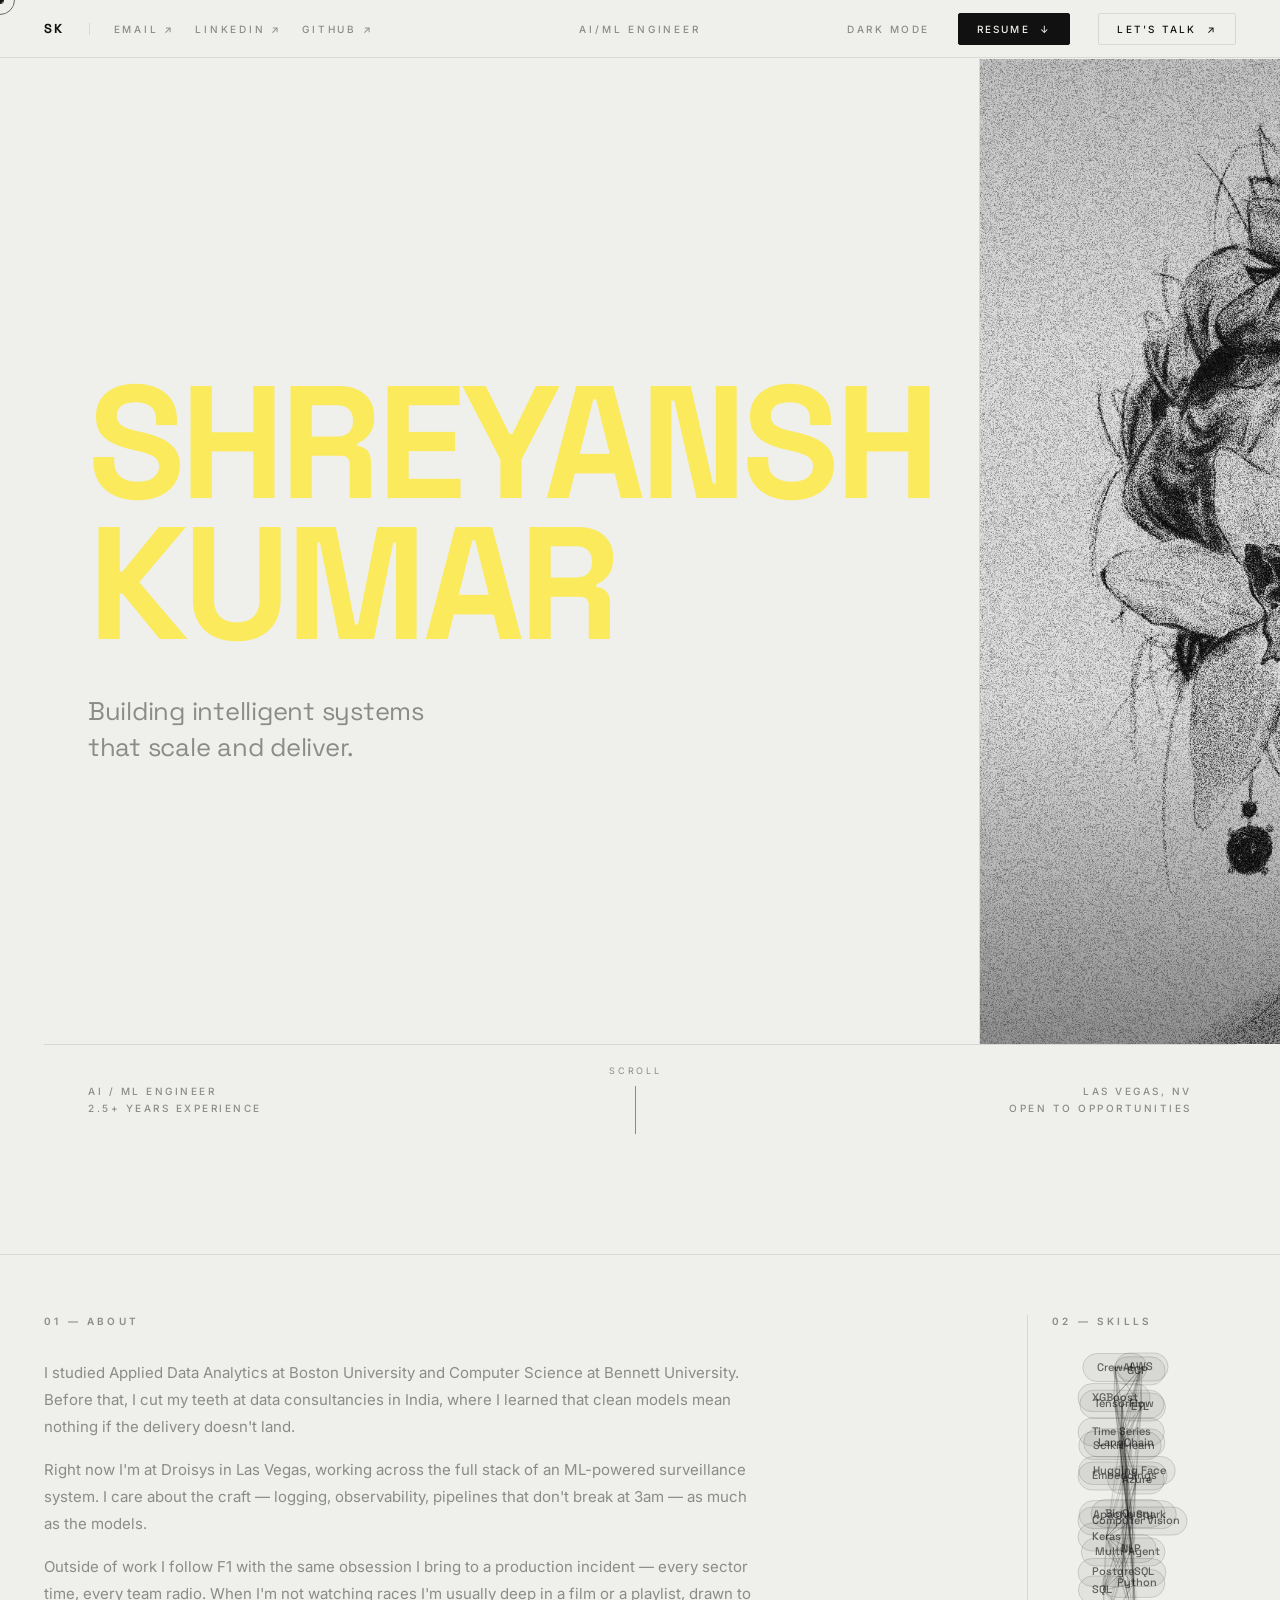
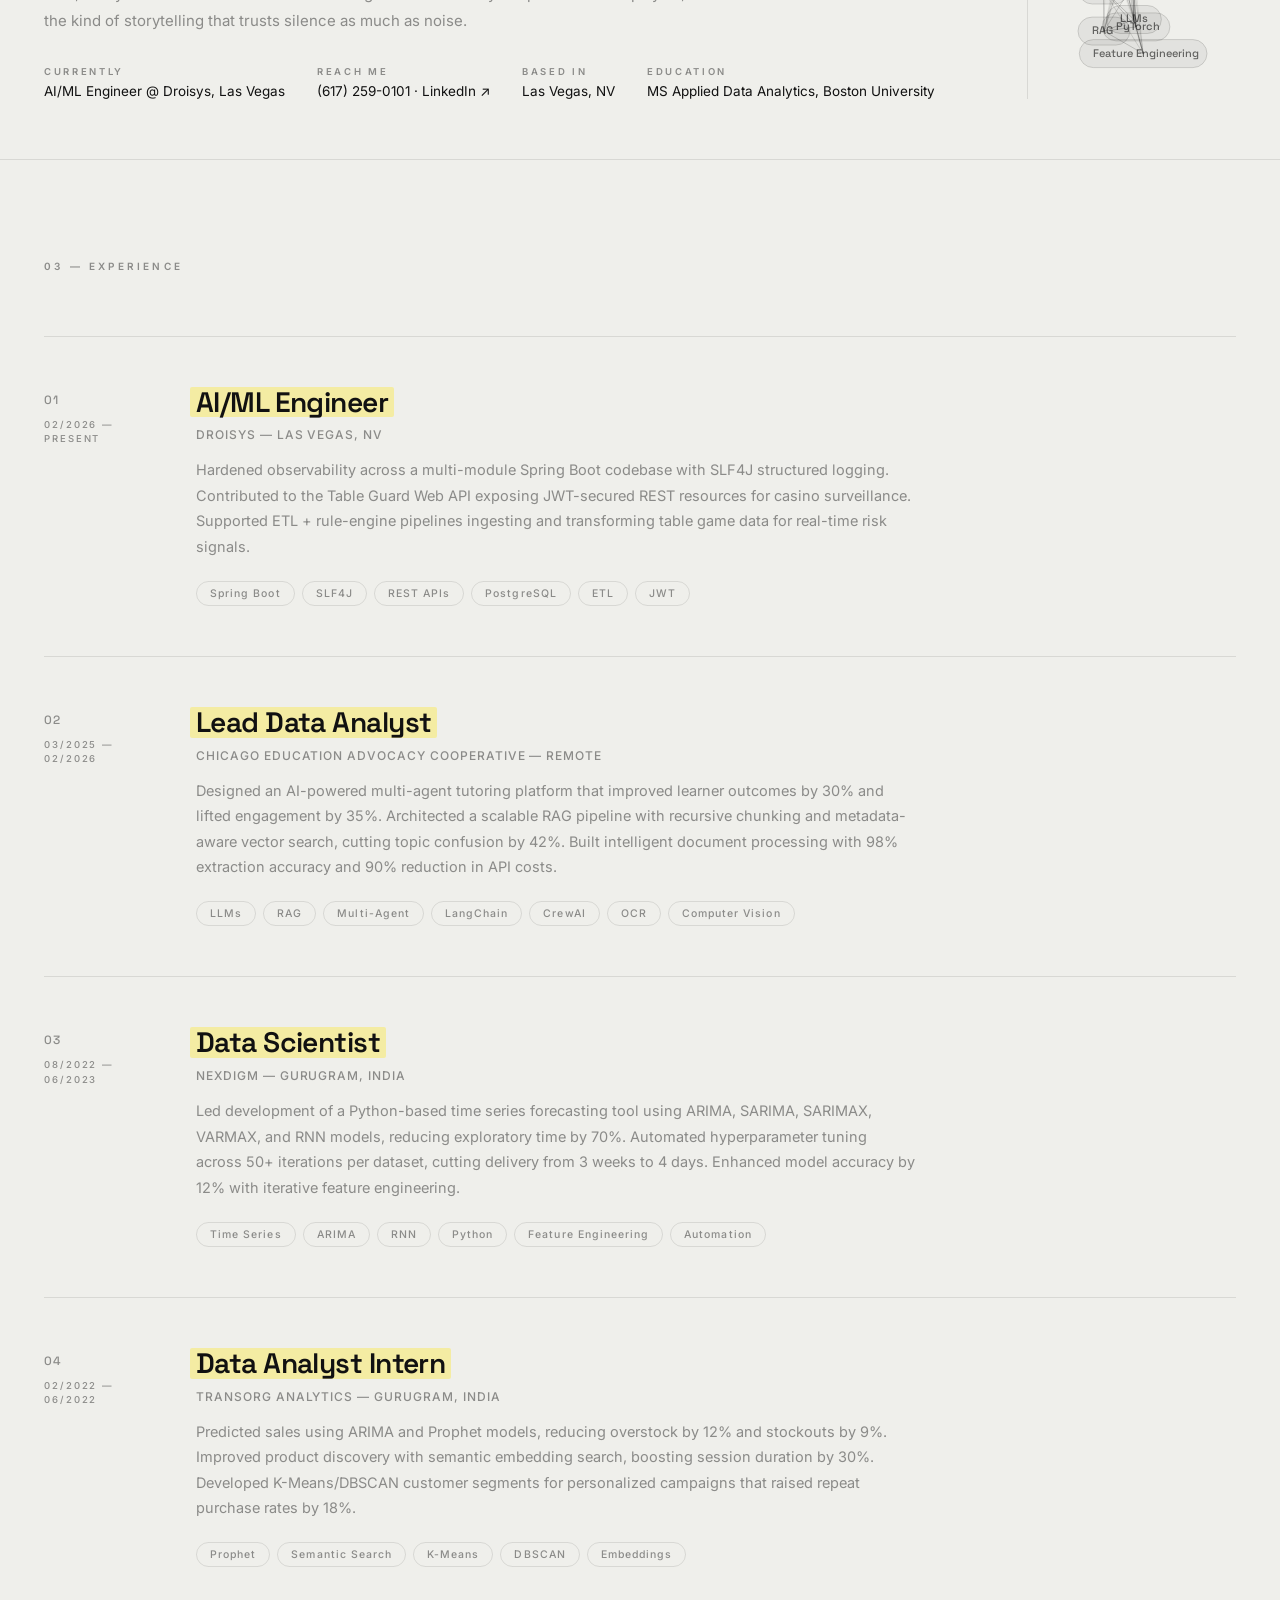
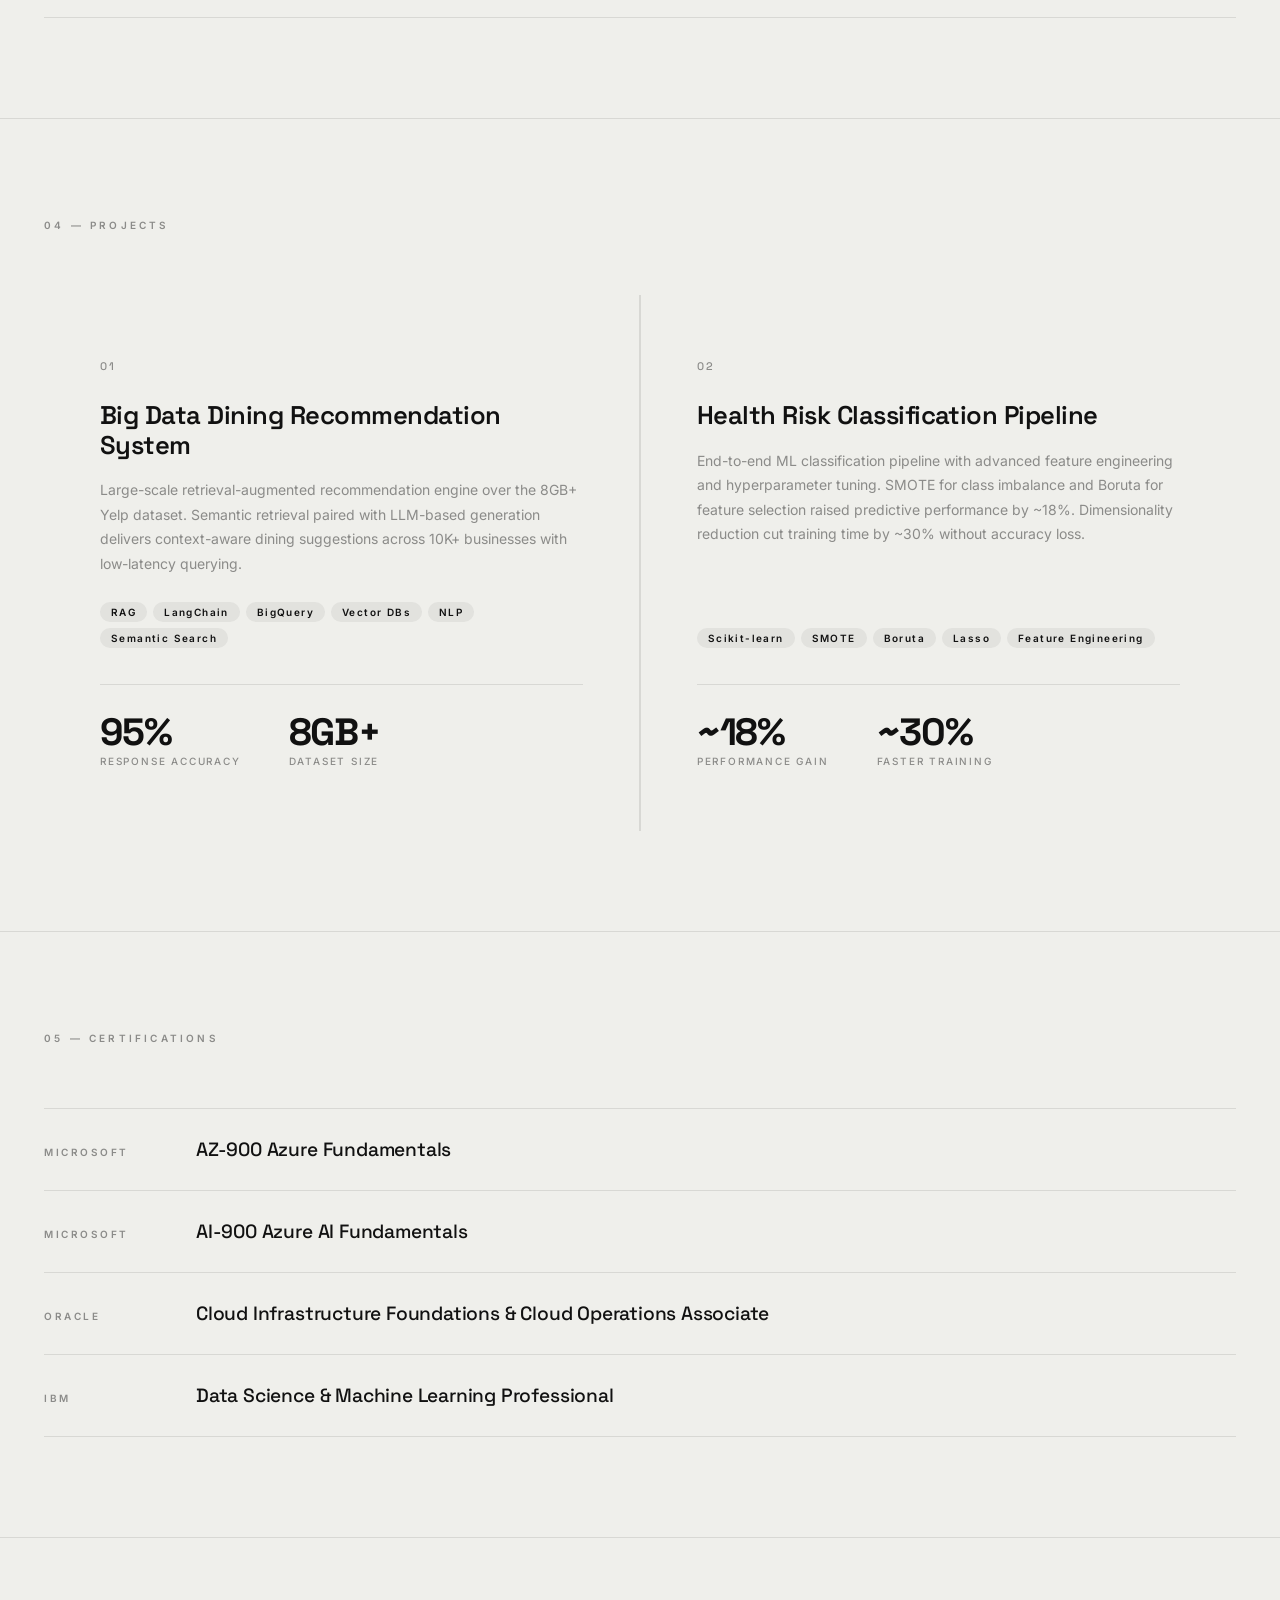
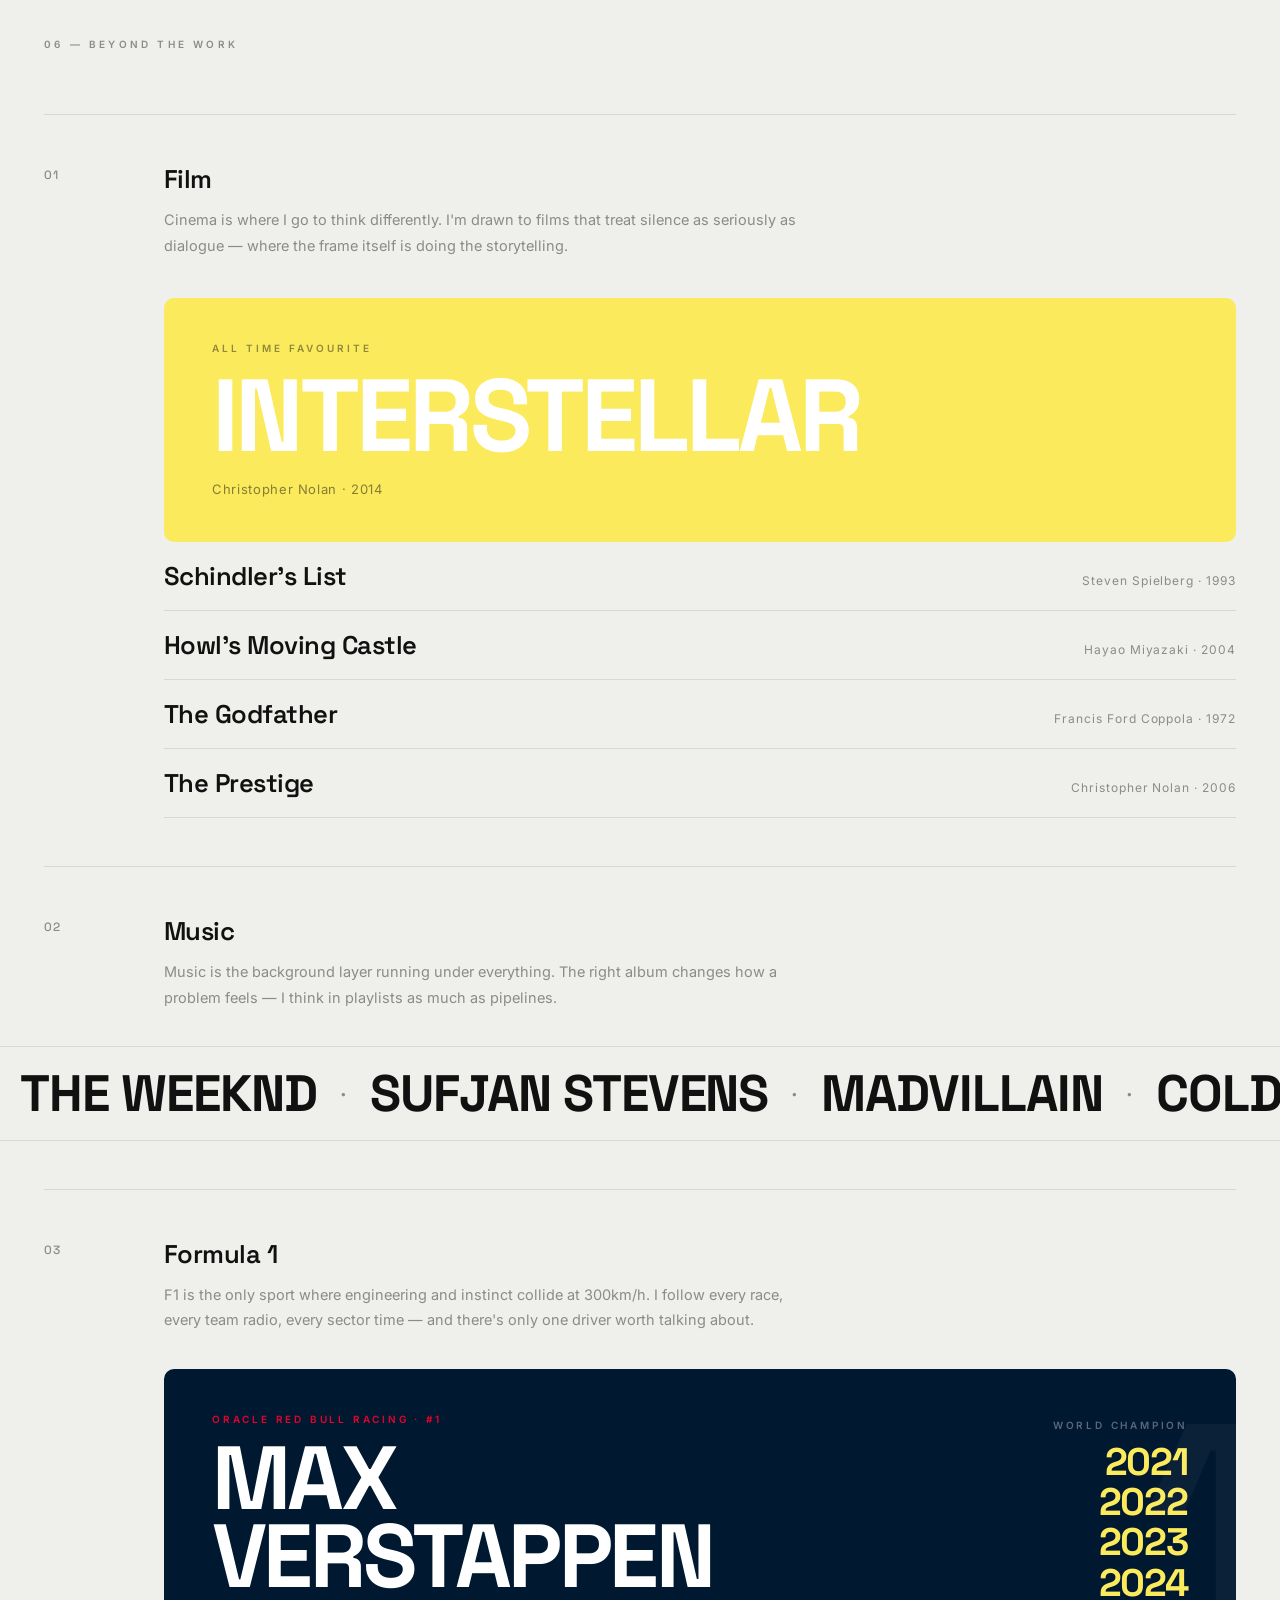
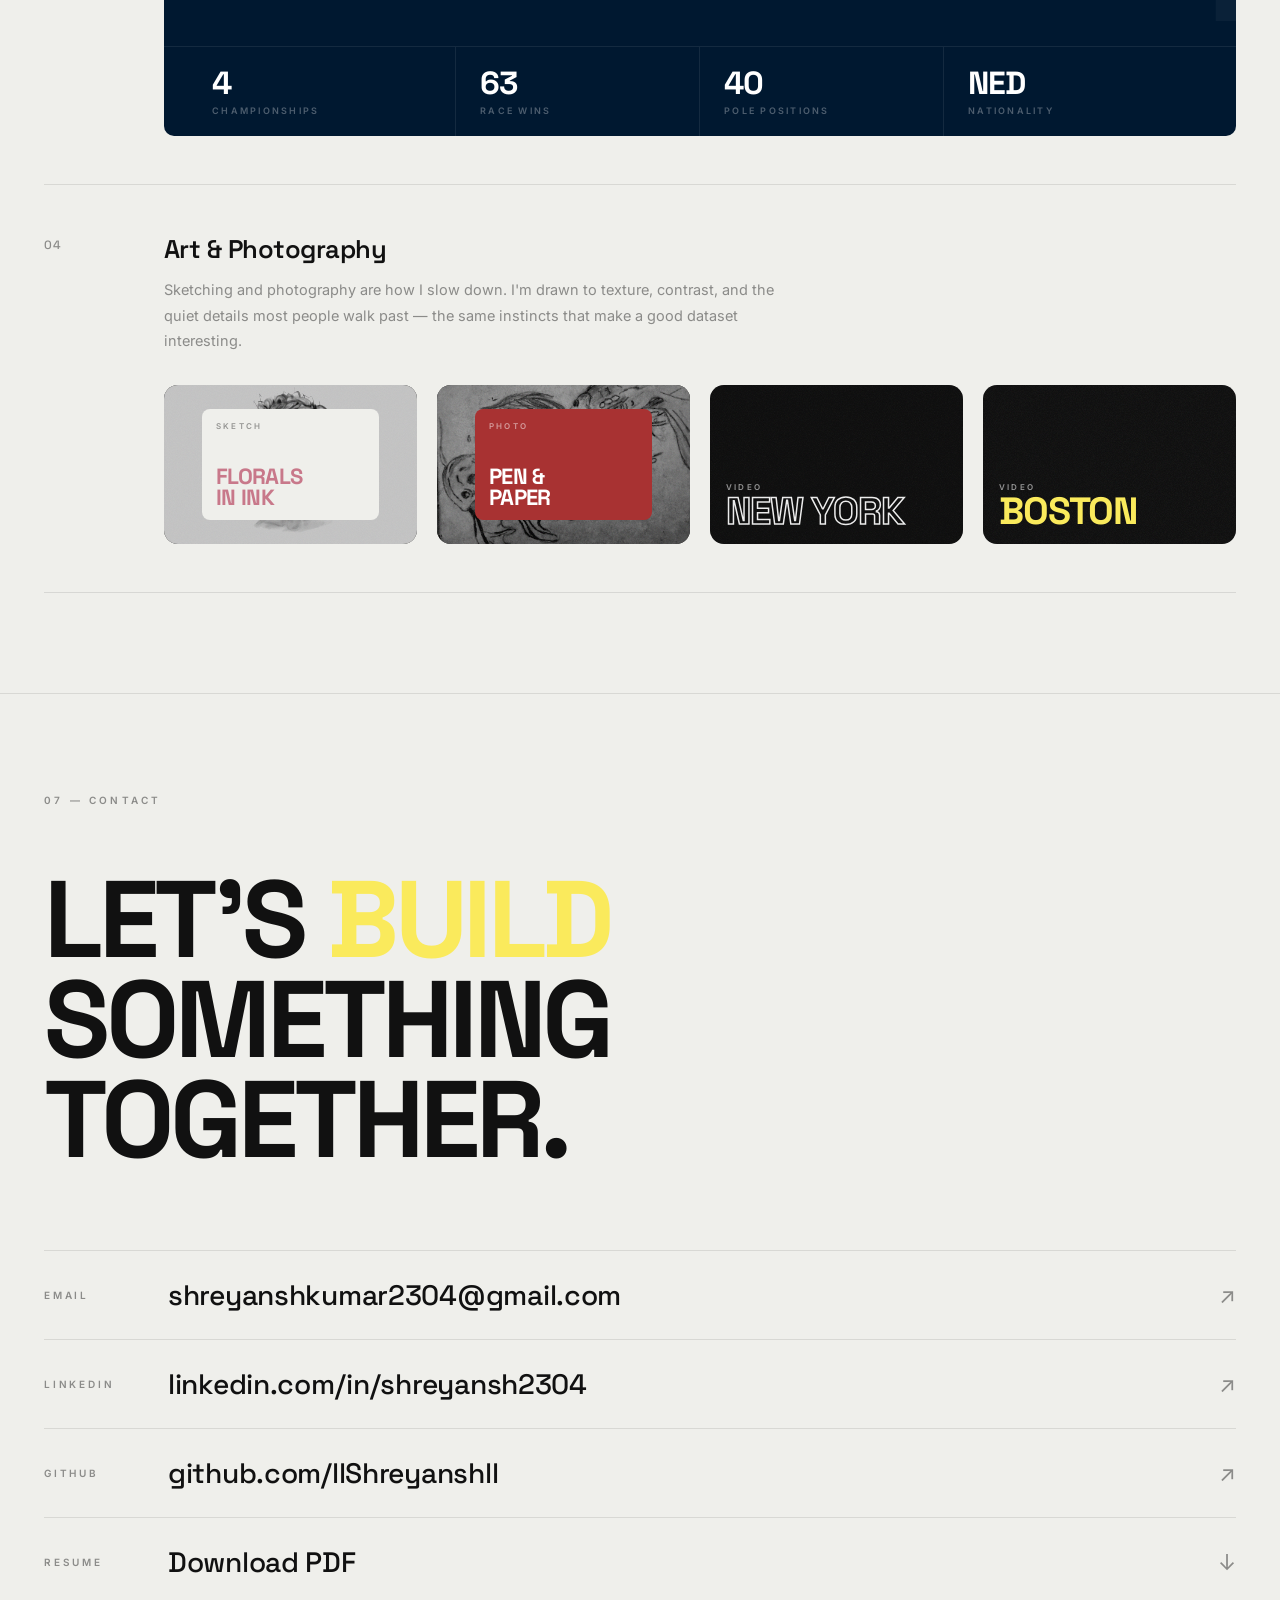
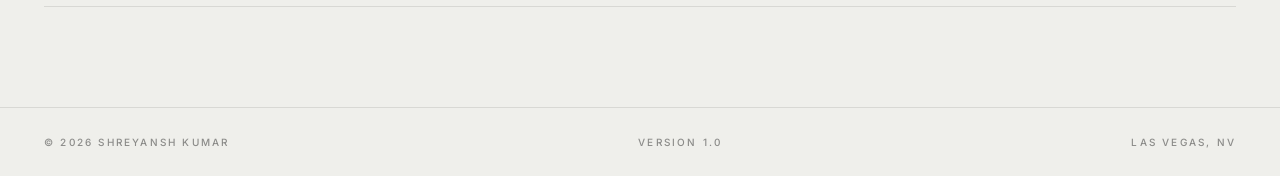
==== commit e115105b: "Refactor about section skills panel and update skills list - Move section labels (01 ABOUT, 02 SKILL" ====
--- a/index.html
+++ b/index.html
@@ -26,10 +26,10 @@
                 <a href="https://github.com/llShreyanshll" target="_blank" class="nav-left-link">GITHUB ↗</a>
             </div>
         </div>
-        <a href="resume.html" class="nav-center">AI/ML ENGINEER</a>
+        <span class="nav-center">AI/ML ENGINEER</span>
         <div class="nav-right">
             <button class="theme-toggle" id="themeToggle" aria-label="Toggle dark mode">DARK MODE</button>
-            <a href="resume.html" class="nav-cta nav-cta--filled">RESUME &nbsp;↗</a>
+            <a href="assets/Shreyansh_Kumar_Resume.pdf" download class="nav-cta nav-cta--filled">RESUME &nbsp;↓</a>
             <a href="#contact" class="nav-cta">LET'S TALK &nbsp;↗</a>
         </div>
     </nav>
@@ -37,11 +37,10 @@
     <!-- Hero -->
     <section class="hero" id="hero">
         <div class="hero-inner">
-            <!-- Top row: text + image -->
             <div class="hero-top">
                 <div class="hero-left">
                     <div class="hero-content">
-                        <a href="resume.html" class="hero-name-link">
+                        <a href="#experience" class="hero-name-link">
                         <h1 class="hero-name">
                             <span class="hero-line-wrap"><span class="hero-line">SHREYANSH</span></span>
                             <span class="hero-line-wrap"><span class="hero-line" style="animation-delay:0.18s">KUMAR</span></span>
@@ -50,13 +49,11 @@
                         <p class="hero-tagline">Building intelligent systems<br>that scale and deliver.</p>
                     </div>
                 </div>
-                <!-- Right: gritty portrait -->
                 <div class="hero-image-wrap">
                     <div class="hero-image-grain"></div>
                     <img src="assets/hero-portrait.jpg" alt="Portrait" class="hero-image">
                 </div>
             </div>
-            <!-- Full-width footer bar -->
             <div class="hero-footer">
                 <div class="hero-footer-left">
                     <span>AI / ML ENGINEER</span>
@@ -76,41 +73,270 @@
 
     <!-- About -->
     <section class="about" id="about">
-        <div class="section-label">01 — ABOUT</div>
         <div class="about-body">
             <div class="about-cols">
-                <div class="about-col-text">
-                    <p>I studied Applied Data Analytics at Boston University and Computer Science at Bennett University. Before that, I cut my teeth at data consultancies in India, where I learned that clean models mean nothing if the delivery doesn't land.</p>
-                    <p>Right now I'm at Droisys in Las Vegas, working across the full stack of an ML-powered surveillance system. I care about the craft — logging, observability, pipelines that don't break at 3am — as much as the models.</p>
-                    <p>Outside of work I follow F1 with the same obsession I bring to a production incident — every sector time, every team radio. When I'm not watching races I'm usually deep in a film or a playlist, drawn to the kind of storytelling that trusts silence as much as noise.</p>
-                    <!-- ↑ Update this paragraph with your own story -->
-                </div>
-                <div class="about-meta">
-                    <div class="meta-item">
-                        <span class="meta-label">CURRENTLY</span>
-                        <span class="meta-value">AI/ML Engineer @ Droisys, Las Vegas</span>
-                    </div>
-                    <div class="meta-item">
-                        <span class="meta-label">REACH ME</span>
-                        <span class="meta-value"><a href="tel:6172590101" class="meta-link">(617) 259-0101</a> · <a href="https://www.linkedin.com/in/shreyansh23042304" target="_blank" class="meta-link">LinkedIn ↗</a></span>
-                    </div>
-                    <div class="meta-item">
-                        <span class="meta-label">BASED IN</span>
-                        <span class="meta-value">Las Vegas, NV</span>
-                    </div>
-                    <div class="meta-item">
-                        <span class="meta-label">EDUCATION</span>
-                        <span class="meta-value">MS Applied Data Analytics, Boston University</span>
-                    </div>
-                </div>
-            </div>
-
+                <div class="about-left">
+                    <div class="section-label">01 — ABOUT</div>
+                    <div class="about-col-text">
+                        <p>I studied Applied Data Analytics at Boston University and Computer Science at Bennett University. Before that, I cut my teeth at data consultancies in India, where I learned that clean models mean nothing if the delivery doesn't land.</p>
+                        <p>Right now I'm at Droisys in Las Vegas, working across the full stack of an ML-powered surveillance system. I care about the craft — logging, observability, pipelines that don't break at 3am — as much as the models.</p>
+                        <p>Outside of work I follow F1 with the same obsession I bring to a production incident — every sector time, every team radio. When I'm not watching races I'm usually deep in a film or a playlist, drawn to the kind of storytelling that trusts silence as much as noise.</p>
+                    </div>
+                    <div class="about-meta">
+                        <div class="meta-item">
+                            <span class="meta-label">CURRENTLY</span>
+                            <span class="meta-value">AI/ML Engineer @ Droisys, Las Vegas</span>
+                        </div>
+                        <div class="meta-item">
+                            <span class="meta-label">REACH ME</span>
+                            <span class="meta-value"><a href="tel:6172590101" class="meta-link">(617) 259-0101</a> · <a href="https://www.linkedin.com/in/shreyansh2304" target="_blank" class="meta-link">LinkedIn ↗</a></span>
+                        </div>
+                        <div class="meta-item">
+                            <span class="meta-label">BASED IN</span>
+                            <span class="meta-value">Las Vegas, NV</span>
+                        </div>
+                        <div class="meta-item">
+                            <span class="meta-label">EDUCATION</span>
+                            <span class="meta-value">MS Applied Data Analytics, Boston University</span>
+                        </div>
+                    </div>
+                </div>
+                <div class="about-right">
+                    <div class="section-label">02 — SKILLS</div>
+                    <!-- ╔══════════════════════════════════════════════════════╗
+                         ║  ABOUT SKILLS — VARIANT A: Canvas Network  (ACTIVE) ║
+                         ╚══════════════════════════════════════════════════════╝
+                         To switch: uncomment Variant B below, delete this block.
+                         CSS: uncomment .about-skill-grid block in style.css,
+                              comment out .about-skills-float block. -->
+                    <div class="about-skills-float" id="aboutSkillsFloat"></div>
+
+                    <!-- ╔══════════════════════════════════════════════════════╗
+                         ║  ABOUT SKILLS — VARIANT B: Static Pill Grid         ║
+                         ╚══════════════════════════════════════════════════════╝
+                         To switch: remove the comment tags below, delete Variant A above.
+                         CSS: uncomment .about-skill-grid block in style.css,
+                              comment out .about-skills-float block.
+                    <div class="about-skill-grid">
+                        <div class="asg-group">
+                            <h4 class="asg-title">ML &amp; AI SYSTEMS</h4>
+                            <div class="asg-pills">
+                                <span>RAG</span><span>LLMs</span><span>NLP</span>
+                                <span>Computer Vision</span><span>Time Series</span>
+                                <span>Multi-Agent</span><span>Embeddings</span>
+                                <span>Feature Engineering</span>
+                            </div>
+                        </div>
+                        <div class="asg-group">
+                            <h4 class="asg-title">FRAMEWORKS</h4>
+                            <div class="asg-pills">
+                                <span>PyTorch</span><span>TensorFlow</span><span>Scikit-learn</span>
+                                <span>Keras</span><span>LangChain</span><span>CrewAI</span>
+                                <span>Hugging Face</span><span>XGBoost</span>
+                            </div>
+                        </div>
+                        <div class="asg-group">
+                            <h4 class="asg-title">CLOUD &amp; DATA</h4>
+                            <div class="asg-pills">
+                                <span>GCP</span><span>AWS</span><span>Azure</span>
+                                <span>BigQuery</span><span>Apache Spark</span>
+                                <span>PostgreSQL</span><span>ETL</span>
+                            </div>
+                        </div>
+                        <div class="asg-group">
+                            <h4 class="asg-title">LANGUAGES</h4>
+                            <div class="asg-pills">
+                                <span>Python</span><span>SQL</span>
+                            </div>
+                        </div>
+                    </div>
+                    -->
+                </div>
+            </div>
+        </div>
+    </section>
+
+    <!-- Experience -->
+    <section class="experience" id="experience">
+        <div class="section-label">03 — EXPERIENCE</div>
+        <div class="exp-list">
+
+            <div class="exp-item reveal">
+                <div class="exp-meta">
+                    <span class="exp-num">01</span>
+                    <span class="exp-period">02/2026 — PRESENT</span>
+                </div>
+                <div class="exp-body">
+                    <div class="exp-top">
+                        <h3 class="exp-role">AI/ML Engineer</h3>
+                        <span class="exp-company">Droisys &mdash; Las Vegas, NV</span>
+                    </div>
+                    <p class="exp-desc">Hardened observability across a multi-module Spring Boot codebase with SLF4J structured logging. Contributed to the Table Guard Web API exposing JWT-secured REST resources for casino surveillance. Supported ETL + rule-engine pipelines ingesting and transforming table game data for real-time risk signals.</p>
+                    <div class="exp-tags">
+                        <span>Spring Boot</span>
+                        <span>SLF4J</span>
+                        <span>REST APIs</span>
+                        <span>PostgreSQL</span>
+                        <span>ETL</span>
+                        <span>JWT</span>
+                    </div>
+                </div>
+            </div>
+
+            <div class="exp-item reveal">
+                <div class="exp-meta">
+                    <span class="exp-num">02</span>
+                    <span class="exp-period">03/2025 — 02/2026</span>
+                </div>
+                <div class="exp-body">
+                    <div class="exp-top">
+                        <h3 class="exp-role">Lead Data Analyst</h3>
+                        <span class="exp-company">Chicago Education Advocacy Cooperative &mdash; Remote</span>
+                    </div>
+                    <p class="exp-desc">Designed an AI-powered multi-agent tutoring platform that improved learner outcomes by 30% and lifted engagement by 35%. Architected a scalable RAG pipeline with recursive chunking and metadata-aware vector search, cutting topic confusion by 42%. Built intelligent document processing with 98% extraction accuracy and 90% reduction in API costs.</p>
+                    <div class="exp-tags">
+                        <span>LLMs</span>
+                        <span>RAG</span>
+                        <span>Multi-Agent</span>
+                        <span>LangChain</span>
+                        <span>CrewAI</span>
+                        <span>OCR</span>
+                        <span>Computer Vision</span>
+                    </div>
+                </div>
+            </div>
+
+            <div class="exp-item reveal">
+                <div class="exp-meta">
+                    <span class="exp-num">03</span>
+                    <span class="exp-period">08/2022 — 06/2023</span>
+                </div>
+                <div class="exp-body">
+                    <div class="exp-top">
+                        <h3 class="exp-role">Data Scientist</h3>
+                        <span class="exp-company">Nexdigm &mdash; Gurugram, India</span>
+                    </div>
+                    <p class="exp-desc">Led development of a Python-based time series forecasting tool using ARIMA, SARIMA, SARIMAX, VARMAX, and RNN models, reducing exploratory time by 70%. Automated hyperparameter tuning across 50+ iterations per dataset, cutting delivery from 3 weeks to 4 days. Enhanced model accuracy by 12% with iterative feature engineering.</p>
+                    <div class="exp-tags">
+                        <span>Time Series</span>
+                        <span>ARIMA</span>
+                        <span>RNN</span>
+                        <span>Python</span>
+                        <span>Feature Engineering</span>
+                        <span>Automation</span>
+                    </div>
+                </div>
+            </div>
+
+            <div class="exp-item reveal">
+                <div class="exp-meta">
+                    <span class="exp-num">04</span>
+                    <span class="exp-period">02/2022 — 06/2022</span>
+                </div>
+                <div class="exp-body">
+                    <div class="exp-top">
+                        <h3 class="exp-role">Data Analyst Intern</h3>
+                        <span class="exp-company">TransOrg Analytics &mdash; Gurugram, India</span>
+                    </div>
+                    <p class="exp-desc">Predicted sales using ARIMA and Prophet models, reducing overstock by 12% and stockouts by 9%. Improved product discovery with semantic embedding search, boosting session duration by 30%. Developed K-Means/DBSCAN customer segments for personalized campaigns that raised repeat purchase rates by 18%.</p>
+                    <div class="exp-tags">
+                        <span>Prophet</span>
+                        <span>Semantic Search</span>
+                        <span>K-Means</span>
+                        <span>DBSCAN</span>
+                        <span>Embeddings</span>
+                    </div>
+                </div>
+            </div>
+
+        </div>
+    </section>
+
+    <!-- Projects -->
+    <section class="projects" id="projects">
+        <div class="section-label">04 — PROJECTS</div>
+        <div class="projects-grid">
+
+            <div class="project-card reveal">
+                <div class="project-inner">
+                    <span class="project-num">01</span>
+                    <h3 class="project-title">Big Data Dining Recommendation System</h3>
+                    <p class="project-desc">Large-scale retrieval-augmented recommendation engine over the 8GB+ Yelp dataset. Semantic retrieval paired with LLM-based generation delivers context-aware dining suggestions across 10K+ businesses with low-latency querying.</p>
+                    <div class="project-tags">
+                        <span>RAG</span>
+                        <span>LangChain</span>
+                        <span>BigQuery</span>
+                        <span>Vector DBs</span>
+                        <span>NLP</span>
+                        <span>Semantic Search</span>
+                    </div>
+                    <div class="project-stat">
+                        <div>
+                            <span class="stat-val">95%</span>
+                            <span class="stat-label">Response Accuracy</span>
+                        </div>
+                        <div>
+                            <span class="stat-val">8GB+</span>
+                            <span class="stat-label">Dataset Size</span>
+                        </div>
+                    </div>
+                </div>
+            </div>
+
+            <div class="project-card reveal">
+                <div class="project-inner">
+                    <span class="project-num">02</span>
+                    <h3 class="project-title">Health Risk Classification Pipeline</h3>
+                    <p class="project-desc">End-to-end ML classification pipeline with advanced feature engineering and hyperparameter tuning. SMOTE for class imbalance and Boruta for feature selection raised predictive performance by ~18%. Dimensionality reduction cut training time by ~30% without accuracy loss.</p>
+                    <div class="project-tags">
+                        <span>Scikit-learn</span>
+                        <span>SMOTE</span>
+                        <span>Boruta</span>
+                        <span>Lasso</span>
+                        <span>Feature Engineering</span>
+                    </div>
+                    <div class="project-stat">
+                        <div>
+                            <span class="stat-val">~18%</span>
+                            <span class="stat-label">Performance Gain</span>
+                        </div>
+                        <div>
+                            <span class="stat-val">~30%</span>
+                            <span class="stat-label">Faster Training</span>
+                        </div>
+                    </div>
+                </div>
+            </div>
+
+        </div>
+    </section>
+
+    <!-- Certifications -->
+    <section class="certs" id="certs">
+        <div class="section-label">05 — CERTIFICATIONS</div>
+        <div class="certs-list">
+            <div class="cert-item reveal">
+                <span class="cert-issuer">MICROSOFT</span>
+                <span class="cert-name">AZ-900 Azure Fundamentals</span>
+            </div>
+            <div class="cert-item reveal">
+                <span class="cert-issuer">MICROSOFT</span>
+                <span class="cert-name">AI-900 Azure AI Fundamentals</span>
+            </div>
+            <div class="cert-item reveal">
+                <span class="cert-issuer">ORACLE</span>
+                <span class="cert-name">Cloud Infrastructure Foundations &amp; Cloud Operations Associate</span>
+            </div>
+            <div class="cert-item reveal">
+                <span class="cert-issuer">IBM</span>
+                <span class="cert-name">Data Science &amp; Machine Learning Professional</span>
+            </div>
         </div>
     </section>
 
     <!-- Interests -->
     <section class="interests" id="interests">
-        <div class="section-label">02 — BEYOND THE WORK</div>
+        <div class="section-label">06 — BEYOND THE WORK</div>
         <div class="interests-grid">
 
             <div class="interest-item reveal">
@@ -149,8 +375,6 @@
                 <div class="interest-body">
                     <h3 class="interest-title">Music</h3>
                     <p class="interest-desc">Music is the background layer running under everything. The right album changes how a problem feels — I think in playlists as much as pipelines.</p>
-
-                    <!-- Scrolling ticker — duplicated for seamless loop -->
                     <div class="music-ticker">
                         <div class="music-ticker-inner">
                             <span>The Weeknd</span><span class="ticker-dot">·</span>
@@ -161,7 +385,6 @@
                             <span>Nusrat Fateh Ali Khan</span><span class="ticker-dot">·</span>
                             <span>Cigarettes After Sex</span><span class="ticker-dot">·</span>
                             <span>Joji</span><span class="ticker-dot">·</span>
-                            <!-- duplicate for seamless loop -->
                             <span>The Weeknd</span><span class="ticker-dot">·</span>
                             <span>Sufjan Stevens</span><span class="ticker-dot">·</span>
                             <span>Madvillain</span><span class="ticker-dot">·</span>
@@ -180,7 +403,6 @@
                 <div class="interest-body">
                     <h3 class="interest-title">Formula 1</h3>
                     <p class="interest-desc">F1 is the only sport where engineering and instinct collide at 300km/h. I follow every race, every team radio, every sector time — and there's only one driver worth talking about.</p>
-
                     <div class="f1-card">
                         <span class="f1-watermark">1</span>
                         <div class="f1-card-inner">
@@ -267,15 +489,15 @@
 
     <!-- Contact -->
     <section class="contact" id="contact">
-        <div class="section-label">03 — CONTACT</div>
-        <h2 class="contact-heading reveal">LET'S <a href="resume.html" style="color:#FAEA5C;text-decoration:none">BUILD</a><br>SOMETHING<br>TOGETHER.</h2>
+        <div class="section-label">07 — CONTACT</div>
+        <h2 class="contact-heading reveal">LET'S <a href="#experience" class="contact-build-link">BUILD</a><br>SOMETHING<br>TOGETHER.</h2>
         <div class="contact-links reveal">
             <a href="mailto:shreyanshkumar2304@gmail.com" class="contact-link">
                 <span class="cl-label">EMAIL</span>
                 <span class="cl-value">shreyanshkumar2304@gmail.com</span>
                 <span class="cl-arrow">↗</span>
             </a>
-            <a href="https://www.linkedin.com/in/shreyansh23042304" target="_blank" class="contact-link">
+            <a href="https://www.linkedin.com/in/shreyansh2304" target="_blank" class="contact-link">
                 <span class="cl-label">LINKEDIN</span>
                 <span class="cl-value">linkedin.com/in/shreyansh2304</span>
                 <span class="cl-arrow">↗</span>
@@ -285,10 +507,10 @@
                 <span class="cl-value">github.com/llShreyanshll</span>
                 <span class="cl-arrow">↗</span>
             </a>
-            <a href="resume.html" class="contact-link">
+            <a href="assets/Shreyansh_Kumar_Resume.pdf" download class="contact-link">
                 <span class="cl-label">RESUME</span>
-                <span class="cl-value">View full résumé</span>
-                <span class="cl-arrow">↗</span>
+                <span class="cl-value">Download PDF</span>
+                <span class="cl-arrow">↓</span>
             </a>
         </div>
     </section>
--- a/style.css
+++ b/style.css
@@ -166,6 +166,22 @@
 .hero-name-link {
     text-decoration: none;
     display: block;
+}
+
+.hero-name-link:hover .hero-name {
+    color: var(--text);
+}
+
+.contact-build-link,
+.contact-build-link:visited {
+    color: #FAEA5C;
+    text-decoration: none;
+    transition: color 0.25s var(--ease);
+}
+
+.contact-build-link:hover {
+    color: var(--text);
+    text-decoration: none;
 }
 
 .nav-right {
@@ -353,6 +369,7 @@
     overflow: hidden;
     margin-bottom: 40px;
     color: #FAEA5C;
+    transition: color 0.25s var(--ease);
 }
 
 .hero-line-wrap {
@@ -480,7 +497,7 @@
     padding-bottom: 60px;
 }
 .about-body {
-    max-width: 1300px;
+    width: 100%;
 }
 
 .about-lead {
@@ -561,12 +578,30 @@
     color: var(--text-muted);
 }
 
-/* About: text full-width, meta row below */
+/* About: left text+meta, right skills panel */
 .about-cols {
+    display: grid;
+    grid-template-columns: 1fr 1.5fr;
+    gap: 60px;
+    align-items: stretch;
+}
+
+.about-left {
     display: flex;
     flex-direction: column;
     gap: 32px;
-    padding-top: 32px;
+}
+
+/* Right column wrapper — label + canvas/grid stacked, border marks the divide */
+.about-right {
+    border-left: 1px solid var(--border);
+    padding-left: 24px;
+    display: flex;
+    flex-direction: column;
+}
+.about-left > .section-label,
+.about-right > .section-label {
+    margin-bottom: 0;
 }
 
 .about-col-text {
@@ -612,6 +647,70 @@
     display: inline;
     line-height: 1;
 }
+
+/* ══════════════════════════════════════════════════════════════
+   ABOUT SKILLS — VARIANT A: Canvas Network  ← ACTIVE
+   To switch to Variant B: comment this block out, uncomment B.
+   ══════════════════════════════════════════════════════════════ */
+.about-skills-float {
+    position: relative;
+    flex: 1;
+    min-height: 300px;
+}
+.about-skills-float canvas {
+    position: absolute;
+    inset: 0;
+    display: block;
+}
+
+/* ══════════════════════════════════════════════════════════════
+   ABOUT SKILLS — VARIANT B: Static Pill Grid  ← INACTIVE
+   To activate: remove the comment tags, comment out Variant A.
+   ══════════════════════════════════════════════════════════════
+.about-skill-grid {
+    border-left: 1px solid var(--border);
+    padding-left: 48px;
+    display: grid;
+    grid-template-columns: 1fr 1fr;
+    gap: 44px 52px;
+    align-content: center;
+}
+.asg-group {
+    display: flex;
+    flex-direction: column;
+    gap: 14px;
+}
+.asg-title {
+    font-family: var(--font-display);
+    font-size: 9px;
+    font-weight: 600;
+    letter-spacing: 0.3em;
+    color: var(--text-muted);
+    text-transform: uppercase;
+}
+.asg-pills {
+    display: flex;
+    flex-wrap: wrap;
+    gap: 7px;
+}
+.asg-pills span {
+    font-family: var(--font-display);
+    font-size: 11.5px;
+    font-weight: 500;
+    letter-spacing: 0.05em;
+    color: var(--text);
+    padding: 6px 13px;
+    border: 1px solid var(--border);
+    border-radius: 999px;
+    cursor: default;
+    transition: background 0.25s var(--ease), color 0.25s var(--ease), border-color 0.25s var(--ease);
+}
+.asg-pills span:hover {
+    background: var(--hover-bg);
+    color: var(--hover-text);
+    border-color: var(--hover-bg);
+}
+*/
 
 /* ── Interests ──────────────────────────────────────────────── */
 .interests-grid {
@@ -1185,6 +1284,42 @@
 .resume-header {
     padding-top: var(--nav-h);
     border-bottom: 1px solid var(--border);
+    position: relative;
+    overflow: hidden;
+}
+
+.resume-header::before {
+    content: '';
+    position: absolute;
+    inset: 0;
+    z-index: 0;
+    pointer-events: none;
+    background-image: url("data:image/svg+xml,%3Csvg xmlns='http://www.w3.org/2000/svg' width='300' height='300'%3E%3Cfilter id='n'%3E%3CfeTurbulence type='fractalNoise' baseFrequency='0.75' numOctaves='4' stitchTiles='stitch'/%3E%3C/filter%3E%3Crect width='300' height='300' filter='url(%23n)' opacity='0.08'/%3E%3C/svg%3E");
+    background-repeat: repeat;
+    background-size: 200px 200px;
+    mix-blend-mode: overlay;
+    opacity: 0.6;
+    animation: grainShift 0.12s steps(1) infinite;
+}
+
+.resume-header::after {
+    content: '';
+    position: absolute;
+    inset: 0;
+    z-index: 0;
+    pointer-events: none;
+    background-image: url("data:image/svg+xml,%3Csvg xmlns='http://www.w3.org/2000/svg' width='250' height='250'%3E%3Cfilter id='n'%3E%3CfeTurbulence type='fractalNoise' baseFrequency='0.82' numOctaves='3' stitchTiles='stitch'/%3E%3C/filter%3E%3Crect width='250' height='250' filter='url(%23n)' opacity='0.07'/%3E%3C/svg%3E");
+    background-repeat: repeat;
+    background-size: 160px 160px;
+    mix-blend-mode: screen;
+    opacity: 0.5;
+    animation: grainShift 0.15s steps(1) infinite reverse;
+}
+
+.resume-header-inner,
+.resume-header-meta {
+    position: relative;
+    z-index: 1;
 }
 
 .resume-header-inner {
@@ -1331,6 +1466,22 @@
     letter-spacing: -0.02em;
     line-height: 1.1;
     margin-bottom: 6px;
+    position: relative;
+    display: table;
+}
+
+.exp-role::after {
+    content: '';
+    position: absolute;
+    left: -6px;
+    right: -6px;
+    top: 0;
+    bottom: 0;
+    background: #FAEA5C;
+    opacity: 0.5;
+    border-radius: 2px;
+    pointer-events: none;
+    z-index: -1;
 }
 
 .exp-company {
@@ -1401,7 +1552,7 @@
     content: '';
     position: absolute;
     inset: 0;
-    background: var(--hover-bg);
+    background: #FAEA5C;
     transform: translateY(101%);
     transition: transform 0.55s var(--ease-spring);
     z-index: 0;
@@ -1466,16 +1617,16 @@
 
 .project-card:hover .project-num,
 .project-card:hover .project-title {
-    color: var(--hover-text);
+    color: #111111;
 }
 
 .project-card:hover .project-desc {
-    color: rgba(239, 239, 235, 0.6);
+    color: rgba(17, 17, 17, 0.6);
 }
 
 .project-card:hover .project-tags span {
-    background: rgba(239, 239, 235, 0.12);
-    color: var(--hover-text);
+    background: rgba(17, 17, 17, 0.1);
+    color: #111111;
 }
 
 .project-stat {
@@ -1487,7 +1638,7 @@
 }
 
 .project-card:hover .project-stat {
-    border-color: rgba(239, 239, 235, 0.18);
+    border-color: rgba(17, 17, 17, 0.18);
 }
 
 .project-stat > div {
@@ -1518,11 +1669,11 @@
 }
 
 .project-card:hover .stat-val {
-    color: var(--hover-text);
+    color: #111111;
 }
 
 .project-card:hover .stat-label {
-    color: rgba(239, 239, 235, 0.5);
+    color: rgba(17, 17, 17, 0.5);
 }
 
 /* ── Skills ─────────────────────────────────────────────────── */
@@ -1713,6 +1864,16 @@
 
     section { padding-left: 24px; padding-right: 24px; }
 
+    .about-cols {
+        grid-template-columns: 1fr;
+    }
+
+    /* hide whichever skills variant is active on mobile */
+    .about-skills-float,
+    .about-skill-grid {
+        display: none;
+    }
+
     .about-cols .about-meta {
         grid-template-columns: 1fr 1fr;
     }
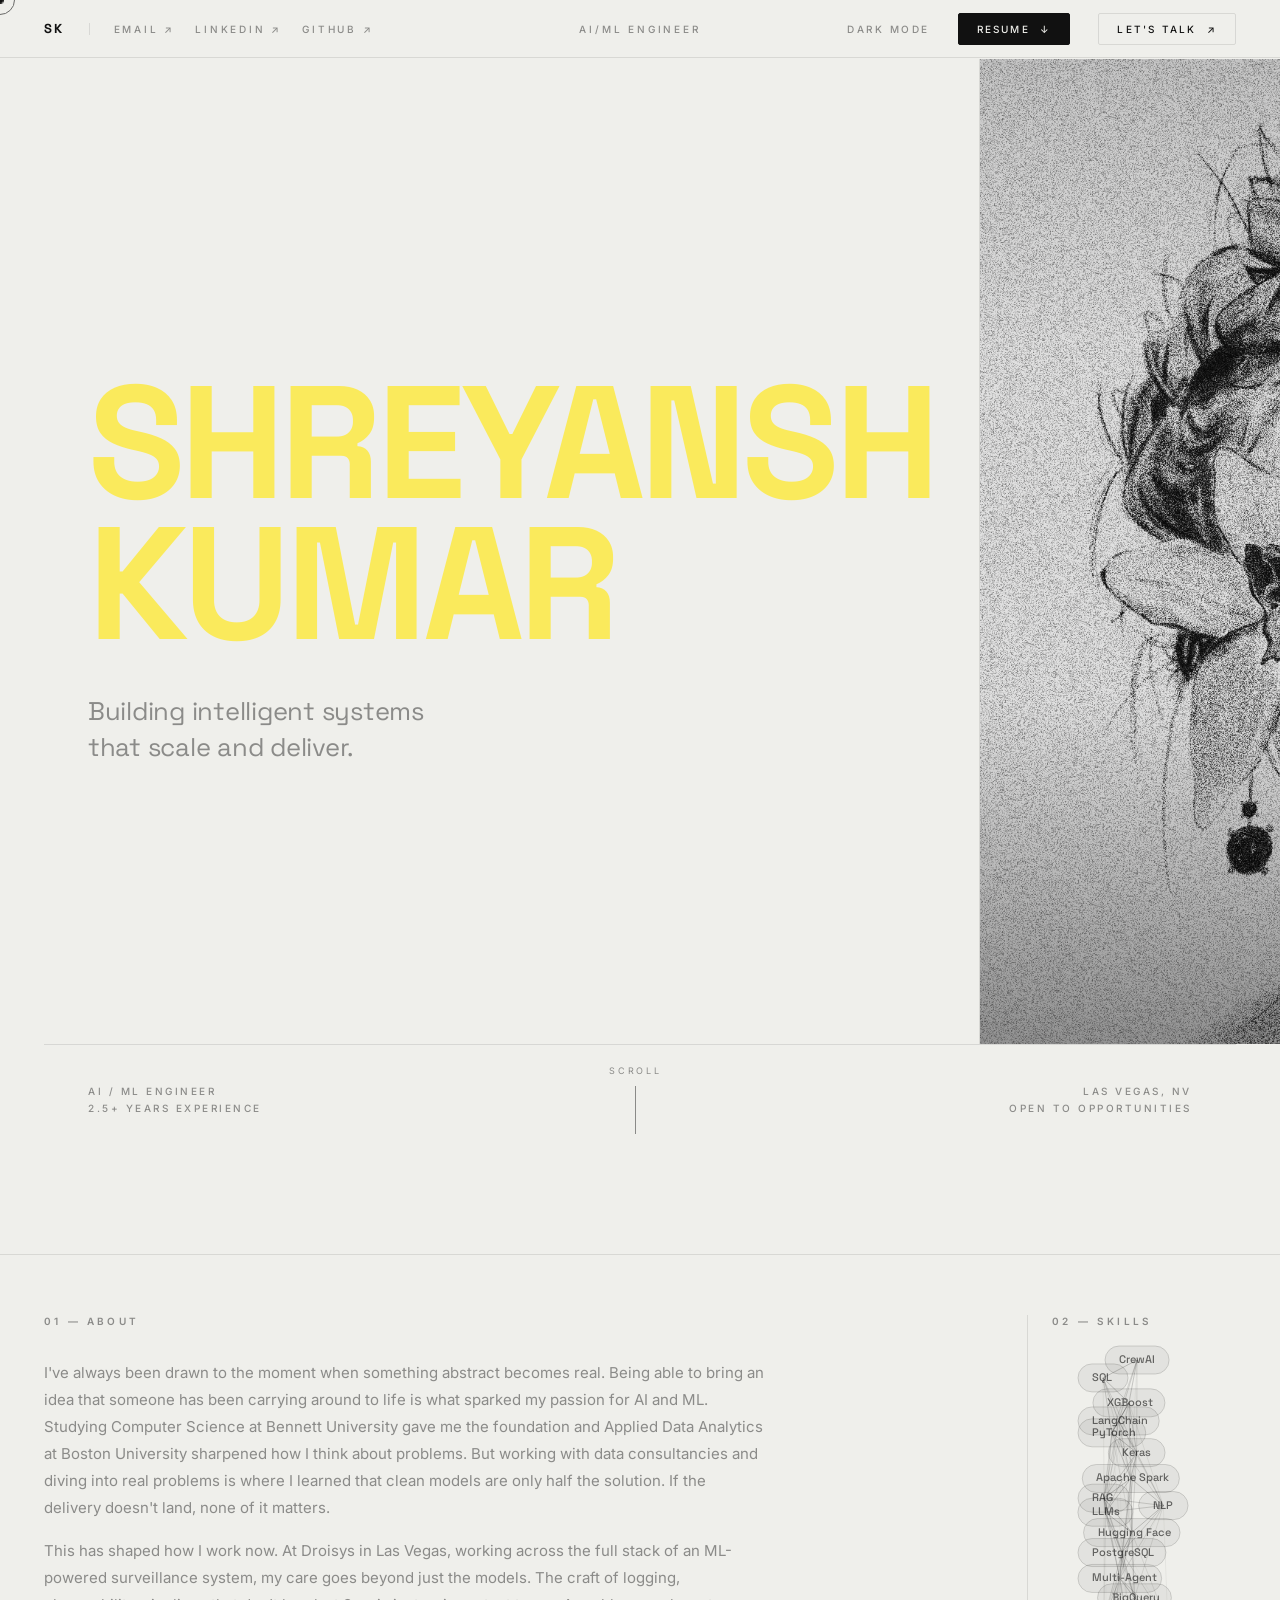
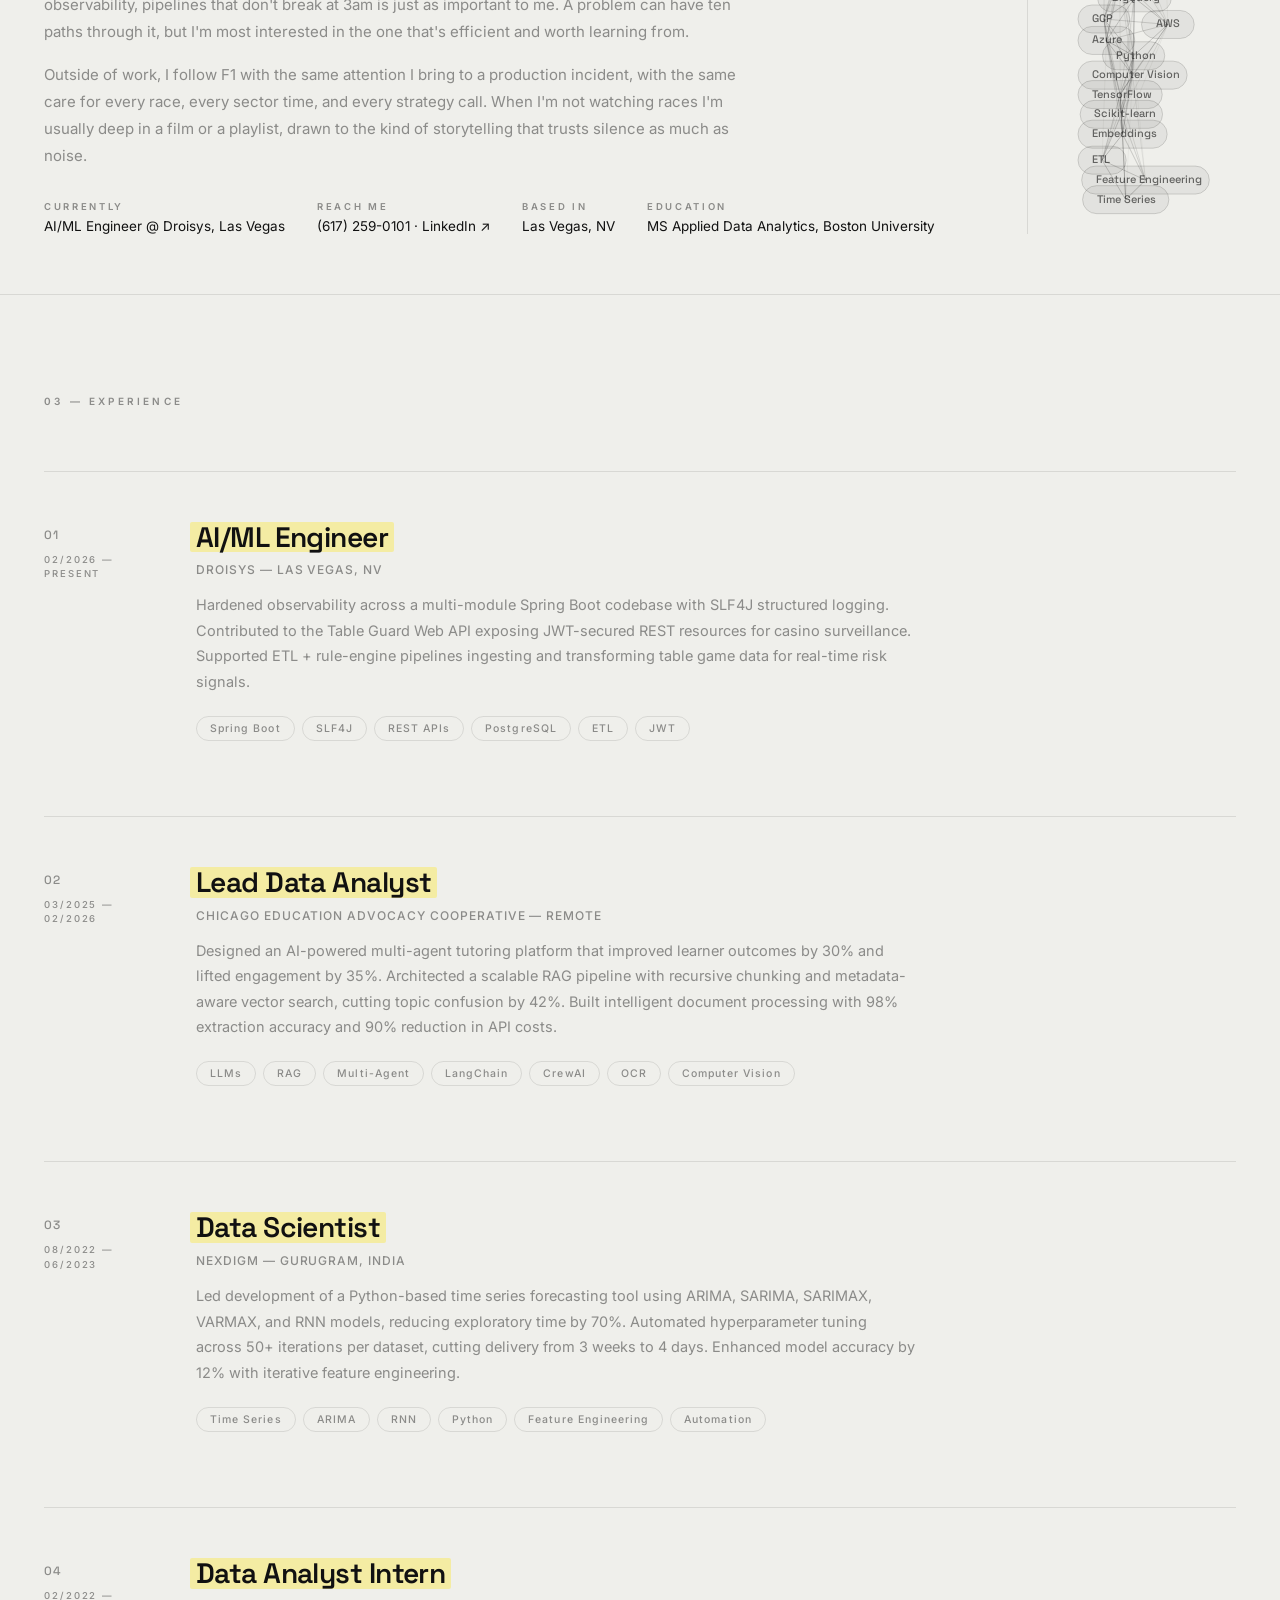
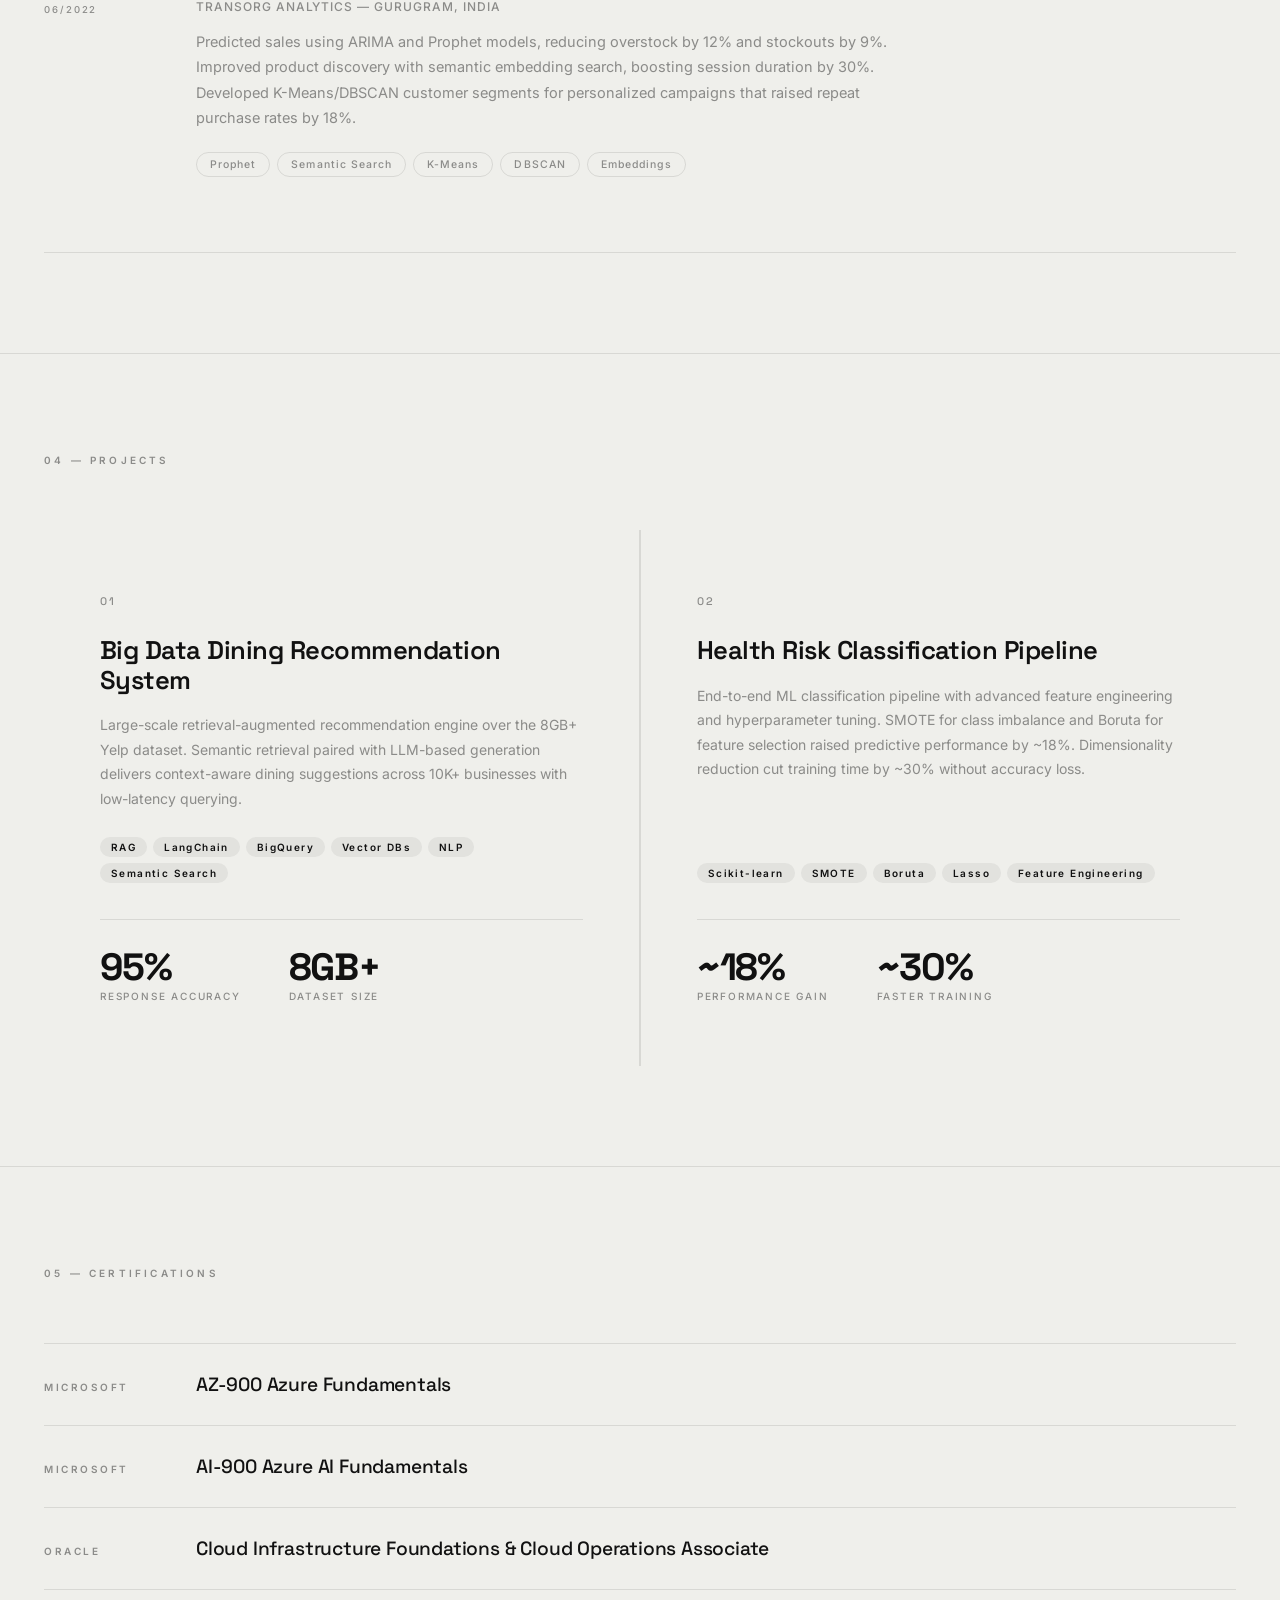
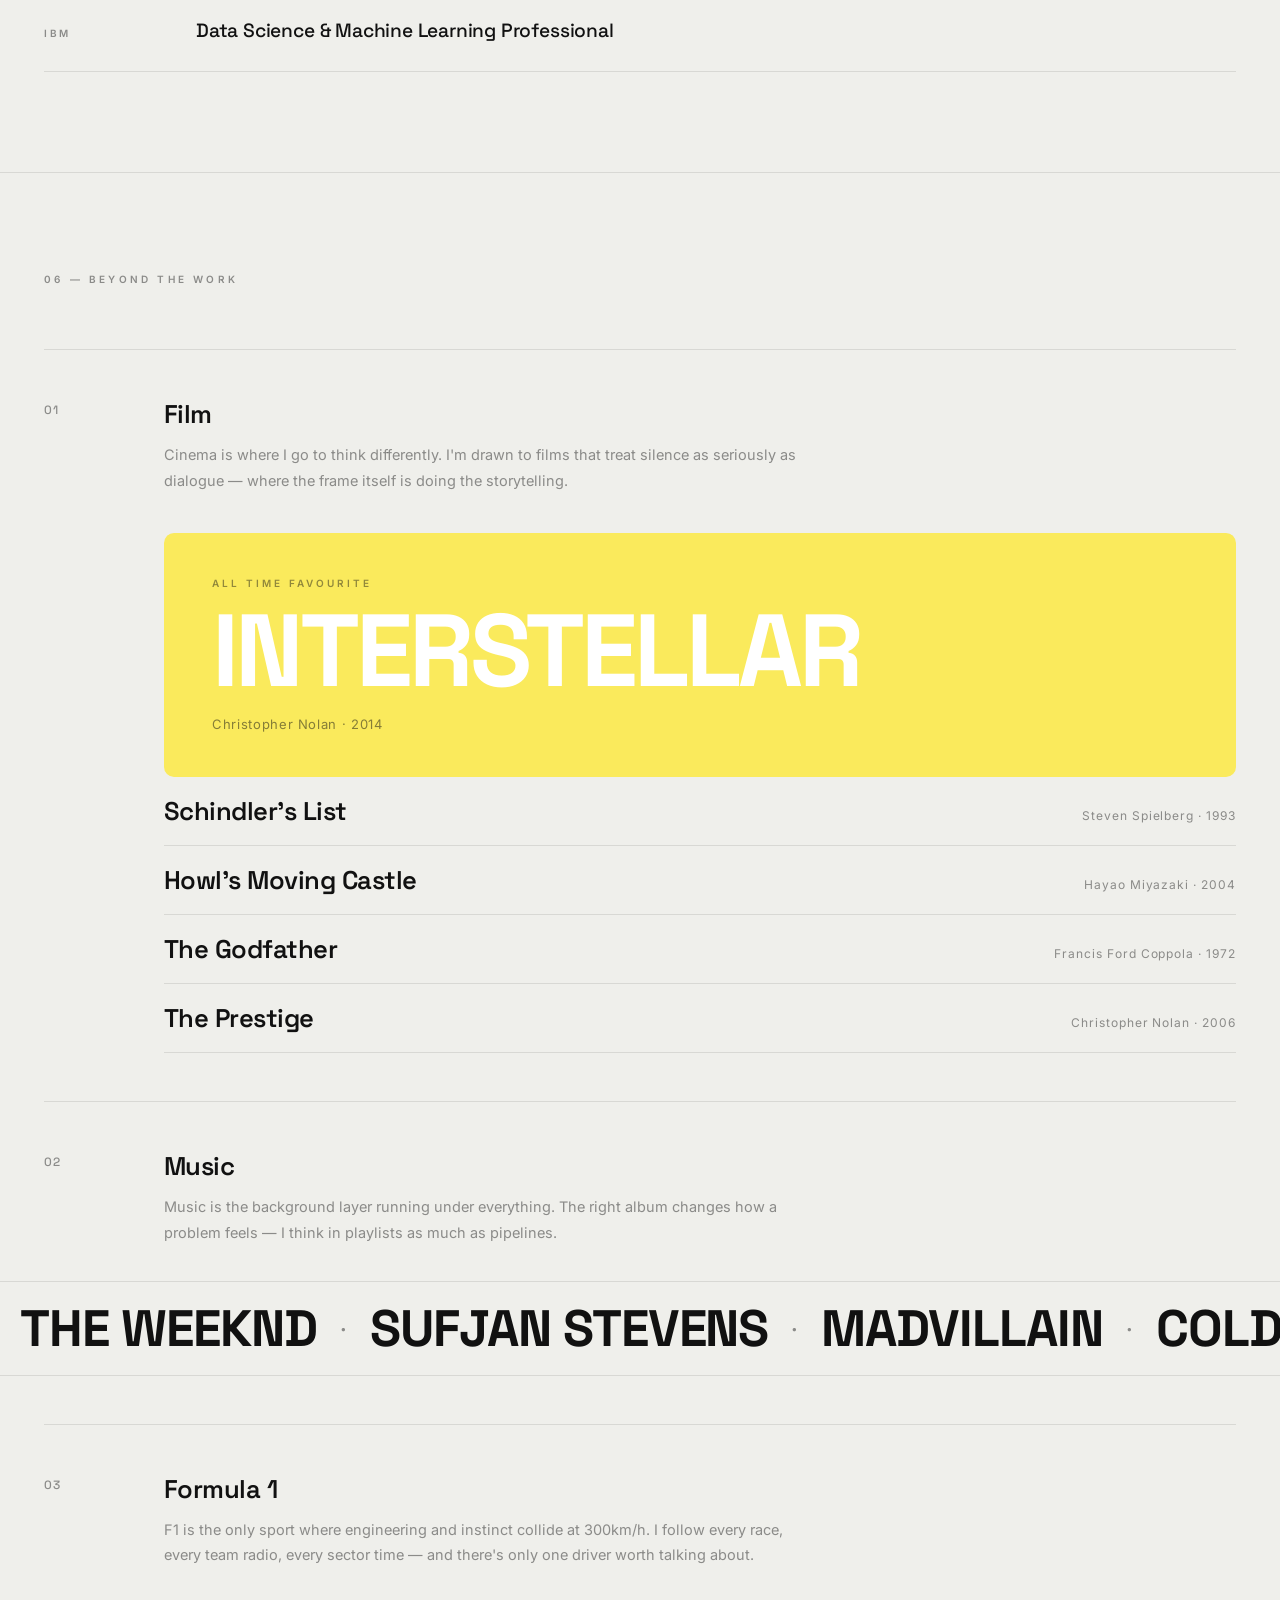
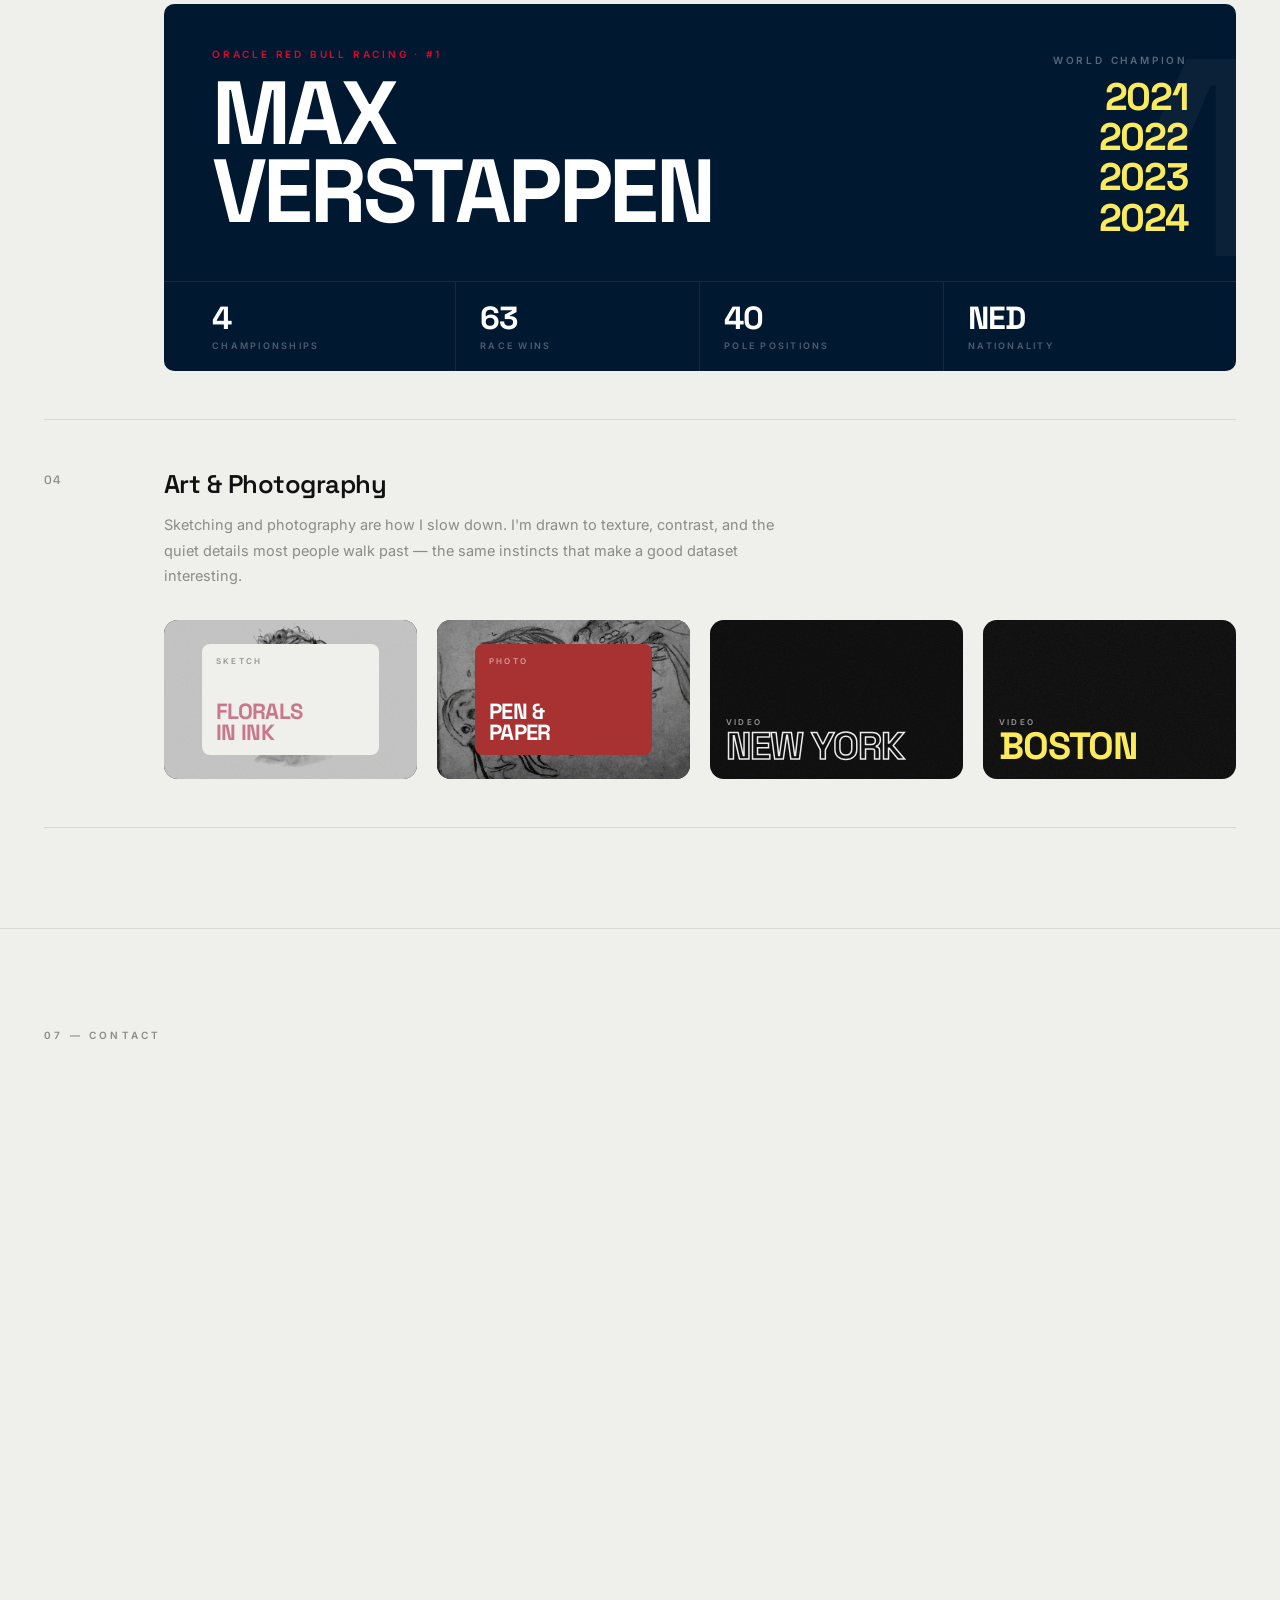
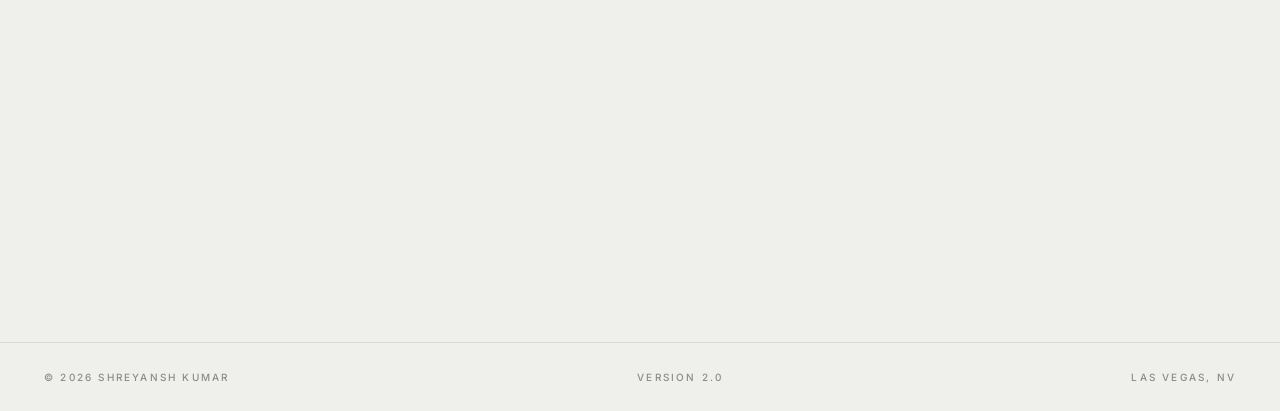
==== commit 681f3a3d: "Add detailed experience popup cards for all 4 roles Each experience item now opens a yellow #FAEA5C " ====
--- a/index.html
+++ b/index.html
@@ -78,9 +78,9 @@
                 <div class="about-left">
                     <div class="section-label">01 — ABOUT</div>
                     <div class="about-col-text">
-                        <p>I studied Applied Data Analytics at Boston University and Computer Science at Bennett University. Before that, I cut my teeth at data consultancies in India, where I learned that clean models mean nothing if the delivery doesn't land.</p>
-                        <p>Right now I'm at Droisys in Las Vegas, working across the full stack of an ML-powered surveillance system. I care about the craft — logging, observability, pipelines that don't break at 3am — as much as the models.</p>
-                        <p>Outside of work I follow F1 with the same obsession I bring to a production incident — every sector time, every team radio. When I'm not watching races I'm usually deep in a film or a playlist, drawn to the kind of storytelling that trusts silence as much as noise.</p>
+                        <p>I've always been drawn to the moment when something abstract becomes real. Being able to bring an idea that someone has been carrying around to life is what sparked my passion for AI and ML. Studying Computer Science at Bennett University gave me the foundation and Applied Data Analytics at Boston University sharpened how I think about problems. But working with data consultancies and diving into real problems is where I learned that clean models are only half the solution. If the delivery doesn't land, none of it matters.</p>
+                        <p>This has shaped how I work now. At Droisys in Las Vegas, working across the full stack of an ML-powered surveillance system, my care goes beyond just the models. The craft of logging, observability, pipelines that don't break at 3am is just as important to me. A problem can have ten paths through it, but I'm most interested in the one that's efficient and worth learning from.</p>
+                        <p>Outside of work, I follow F1 with the same attention I bring to a production incident, with the same care for every race, every sector time, and every strategy call. When I'm not watching races I'm usually deep in a film or a playlist, drawn to the kind of storytelling that trusts silence as much as noise.</p>
                     </div>
                     <div class="about-meta">
                         <div class="meta-item">
@@ -161,7 +161,7 @@
         <div class="section-label">03 — EXPERIENCE</div>
         <div class="exp-list">
 
-            <div class="exp-item reveal">
+            <div class="exp-item reveal" data-exp="droisys">
                 <div class="exp-meta">
                     <span class="exp-num">01</span>
                     <span class="exp-period">02/2026 — PRESENT</span>
@@ -180,10 +180,11 @@
                         <span>ETL</span>
                         <span>JWT</span>
                     </div>
-                </div>
-            </div>
-
-            <div class="exp-item reveal">
+                    <span class="exp-item-expand">VIEW DETAILS ↗</span>
+                </div>
+            </div>
+
+            <div class="exp-item reveal" data-exp="chieac">
                 <div class="exp-meta">
                     <span class="exp-num">02</span>
                     <span class="exp-period">03/2025 — 02/2026</span>
@@ -203,10 +204,11 @@
                         <span>OCR</span>
                         <span>Computer Vision</span>
                     </div>
-                </div>
-            </div>
-
-            <div class="exp-item reveal">
+                    <span class="exp-item-expand">VIEW DETAILS ↗</span>
+                </div>
+            </div>
+
+            <div class="exp-item reveal" data-exp="nexdigm">
                 <div class="exp-meta">
                     <span class="exp-num">03</span>
                     <span class="exp-period">08/2022 — 06/2023</span>
@@ -225,10 +227,11 @@
                         <span>Feature Engineering</span>
                         <span>Automation</span>
                     </div>
-                </div>
-            </div>
-
-            <div class="exp-item reveal">
+                    <span class="exp-item-expand">VIEW DETAILS ↗</span>
+                </div>
+            </div>
+
+            <div class="exp-item reveal" data-exp="transorg">
                 <div class="exp-meta">
                     <span class="exp-num">04</span>
                     <span class="exp-period">02/2022 — 06/2022</span>
@@ -246,6 +249,7 @@
                         <span>DBSCAN</span>
                         <span>Embeddings</span>
                     </div>
+                    <span class="exp-item-expand">VIEW DETAILS ↗</span>
                 </div>
             </div>
 
@@ -518,7 +522,7 @@
     <!-- Footer -->
     <footer class="footer">
         <span>© 2026 SHREYANSH KUMAR</span>
-        <span>VERSION 1.0</span>
+        <span>VERSION 2.0</span>
         <span>LAS VEGAS, NV</span>
     </footer>
 
--- a/style.css
+++ b/style.css
@@ -661,6 +661,268 @@
     position: absolute;
     inset: 0;
     display: block;
+}
+
+/* ── Skills popup card ──────────────────────────────────────── */
+.skills-popup {
+    position: fixed;
+    inset: 0;
+    z-index: 200;
+    display: flex;
+    align-items: center;
+    justify-content: center;
+    background: rgba(239,239,235,0.88);
+    backdrop-filter: blur(2px);
+    -webkit-backdrop-filter: blur(2px);
+    opacity: 0;
+    pointer-events: none;
+    transition: opacity 0.3s var(--ease);
+}
+[data-theme="dark"] .skills-popup {
+    background: rgba(17,17,17,0.88);
+}
+.skills-popup.active {
+    opacity: 1;
+    pointer-events: auto;
+}
+.skills-popup-card {
+    width: 70vw;
+    max-width: 1000px;
+    background: #FAEA5C;
+    border: none;
+    padding: 48px 56px 56px;
+    position: relative;
+    transform: translateY(10px);
+    transition: transform 0.3s var(--ease);
+}
+.skills-popup.active .skills-popup-card {
+    transform: translateY(0);
+}
+.skills-popup-header {
+    display: flex;
+    align-items: center;
+    justify-content: space-between;
+    margin-bottom: 24px;
+}
+.skills-popup-label {
+    font-size: 10px;
+    font-weight: 600;
+    letter-spacing: 0.32em;
+    color: rgba(17,17,17,0.55);
+    font-family: var(--font-display);
+}
+.skills-popup-close {
+    background: none;
+    border: none;
+    cursor: pointer;
+    font-size: 11px;
+    font-weight: 600;
+    letter-spacing: 0.12em;
+    color: rgba(17,17,17,0.55);
+    font-family: var(--font-display);
+    padding: 0;
+    transition: color 0.2s;
+    line-height: 1;
+}
+.skills-popup-close:hover { color: #111111; }
+.skills-popup-grid {
+    display: grid;
+    grid-template-columns: 1fr 1fr;
+    gap: 32px 56px;
+}
+.spg-group {
+    display: flex;
+    flex-direction: column;
+    gap: 9px;
+}
+.spg-title {
+    font-size: 9.5px;
+    font-weight: 600;
+    letter-spacing: 0.28em;
+    color: rgba(17,17,17,0.55);
+    font-family: var(--font-display);
+    text-transform: uppercase;
+}
+.spg-pills {
+    display: flex;
+    flex-wrap: wrap;
+    gap: 5px;
+}
+.spg-pills span {
+    font-size: 11px;
+    font-family: var(--font-display);
+    font-weight: 500;
+    padding: 4px 11px;
+    border: 1px solid rgba(17,17,17,0.2);
+    border-radius: 999px;
+    color: #111111;
+    letter-spacing: 0.04em;
+    transition: background 0.2s var(--ease), color 0.2s var(--ease), border-color 0.2s var(--ease);
+    cursor: default;
+}
+.spg-pills span:hover {
+    background: #111111;
+    color: #FAEA5C;
+    border-color: #111111;
+}
+
+/* ── Experience popup card ──────────────────────────────────── */
+.exp-popup {
+    position: fixed;
+    inset: 0;
+    z-index: 200;
+    display: flex;
+    align-items: center;
+    justify-content: center;
+    background: rgba(239,239,235,0.88);
+    backdrop-filter: blur(2px);
+    -webkit-backdrop-filter: blur(2px);
+    opacity: 0;
+    pointer-events: none;
+    transition: opacity 0.3s var(--ease);
+}
+[data-theme="dark"] .exp-popup {
+    background: rgba(17,17,17,0.88);
+}
+.exp-popup.active {
+    opacity: 1;
+    pointer-events: auto;
+}
+.exp-popup-card {
+    width: 70vw;
+    max-width: 1000px;
+    max-height: 85vh;
+    background: #FAEA5C;
+    border: none;
+    padding: 48px 56px 56px;
+    position: relative;
+    transform: translateY(10px);
+    transition: transform 0.3s var(--ease);
+    display: flex;
+    flex-direction: column;
+    overflow: hidden;
+}
+.exp-popup.active .exp-popup-card {
+    transform: translateY(0);
+}
+.exp-popup-header {
+    display: flex;
+    align-items: flex-start;
+    justify-content: space-between;
+    margin-bottom: 28px;
+    flex-shrink: 0;
+}
+.exp-popup-meta {
+    display: flex;
+    align-items: flex-start;
+    gap: 20px;
+}
+.exp-popup-num {
+    font-family: var(--font-display);
+    font-size: 11px;
+    font-weight: 600;
+    letter-spacing: 0.12em;
+    color: rgba(17,17,17,0.4);
+    margin-top: 3px;
+}
+.exp-popup-title-group {
+    display: flex;
+    flex-direction: column;
+    gap: 3px;
+}
+.exp-popup-role {
+    font-family: var(--font-display);
+    font-size: 20px;
+    font-weight: 600;
+    color: #111111;
+    letter-spacing: -0.01em;
+    line-height: 1.2;
+}
+.exp-popup-company {
+    font-size: 11px;
+    font-weight: 500;
+    letter-spacing: 0.22em;
+    color: rgba(17,17,17,0.55);
+    text-transform: uppercase;
+    font-family: var(--font-display);
+}
+.exp-popup-close {
+    background: none;
+    border: none;
+    cursor: pointer;
+    font-size: 16px;
+    color: rgba(17,17,17,0.45);
+    padding: 0;
+    line-height: 1;
+    flex-shrink: 0;
+    transition: color 0.2s;
+}
+.exp-popup-close:hover { color: #111111; }
+.exp-popup-body {
+    overflow-y: auto;
+    flex: 1;
+    scrollbar-width: thin;
+    scrollbar-color: rgba(17,17,17,0.2) transparent;
+    display: grid;
+    grid-template-columns: 1fr 1fr;
+    gap: 28px 48px;
+    align-content: start;
+}
+.exp-popup-body::-webkit-scrollbar { width: 4px; }
+.exp-popup-body::-webkit-scrollbar-track { background: transparent; }
+.exp-popup-body::-webkit-scrollbar-thumb { background: rgba(17,17,17,0.2); border-radius: 2px; }
+.epb-group {
+    display: flex;
+    flex-direction: column;
+    gap: 10px;
+}
+.epb-title {
+    font-family: var(--font-display);
+    font-size: 9.5px;
+    font-weight: 600;
+    letter-spacing: 0.26em;
+    color: rgba(17,17,17,0.45);
+    text-transform: uppercase;
+    border-bottom: 1px solid rgba(17,17,17,0.15);
+    padding-bottom: 6px;
+}
+.epb-list {
+    list-style: none;
+    display: flex;
+    flex-direction: column;
+    gap: 8px;
+}
+.epb-list li {
+    font-size: 12.5px;
+    font-family: var(--font-body);
+    color: #111111;
+    line-height: 1.55;
+    padding-left: 14px;
+    position: relative;
+}
+.epb-list li::before {
+    content: '—';
+    position: absolute;
+    left: 0;
+    color: rgba(17,17,17,0.35);
+    font-size: 11px;
+}
+.exp-item[data-exp] {
+    cursor: pointer;
+}
+.exp-item-expand {
+    font-family: var(--font-display);
+    font-size: 9px;
+    font-weight: 600;
+    letter-spacing: 0.28em;
+    color: rgba(17,17,17,0.0);
+    text-transform: uppercase;
+    margin-top: 12px;
+    display: inline-block;
+    transition: color 0.3s var(--ease);
+}
+.exp-item:hover .exp-item-expand {
+    color: var(--text-muted);
 }
 
 /* ══════════════════════════════════════════════════════════════
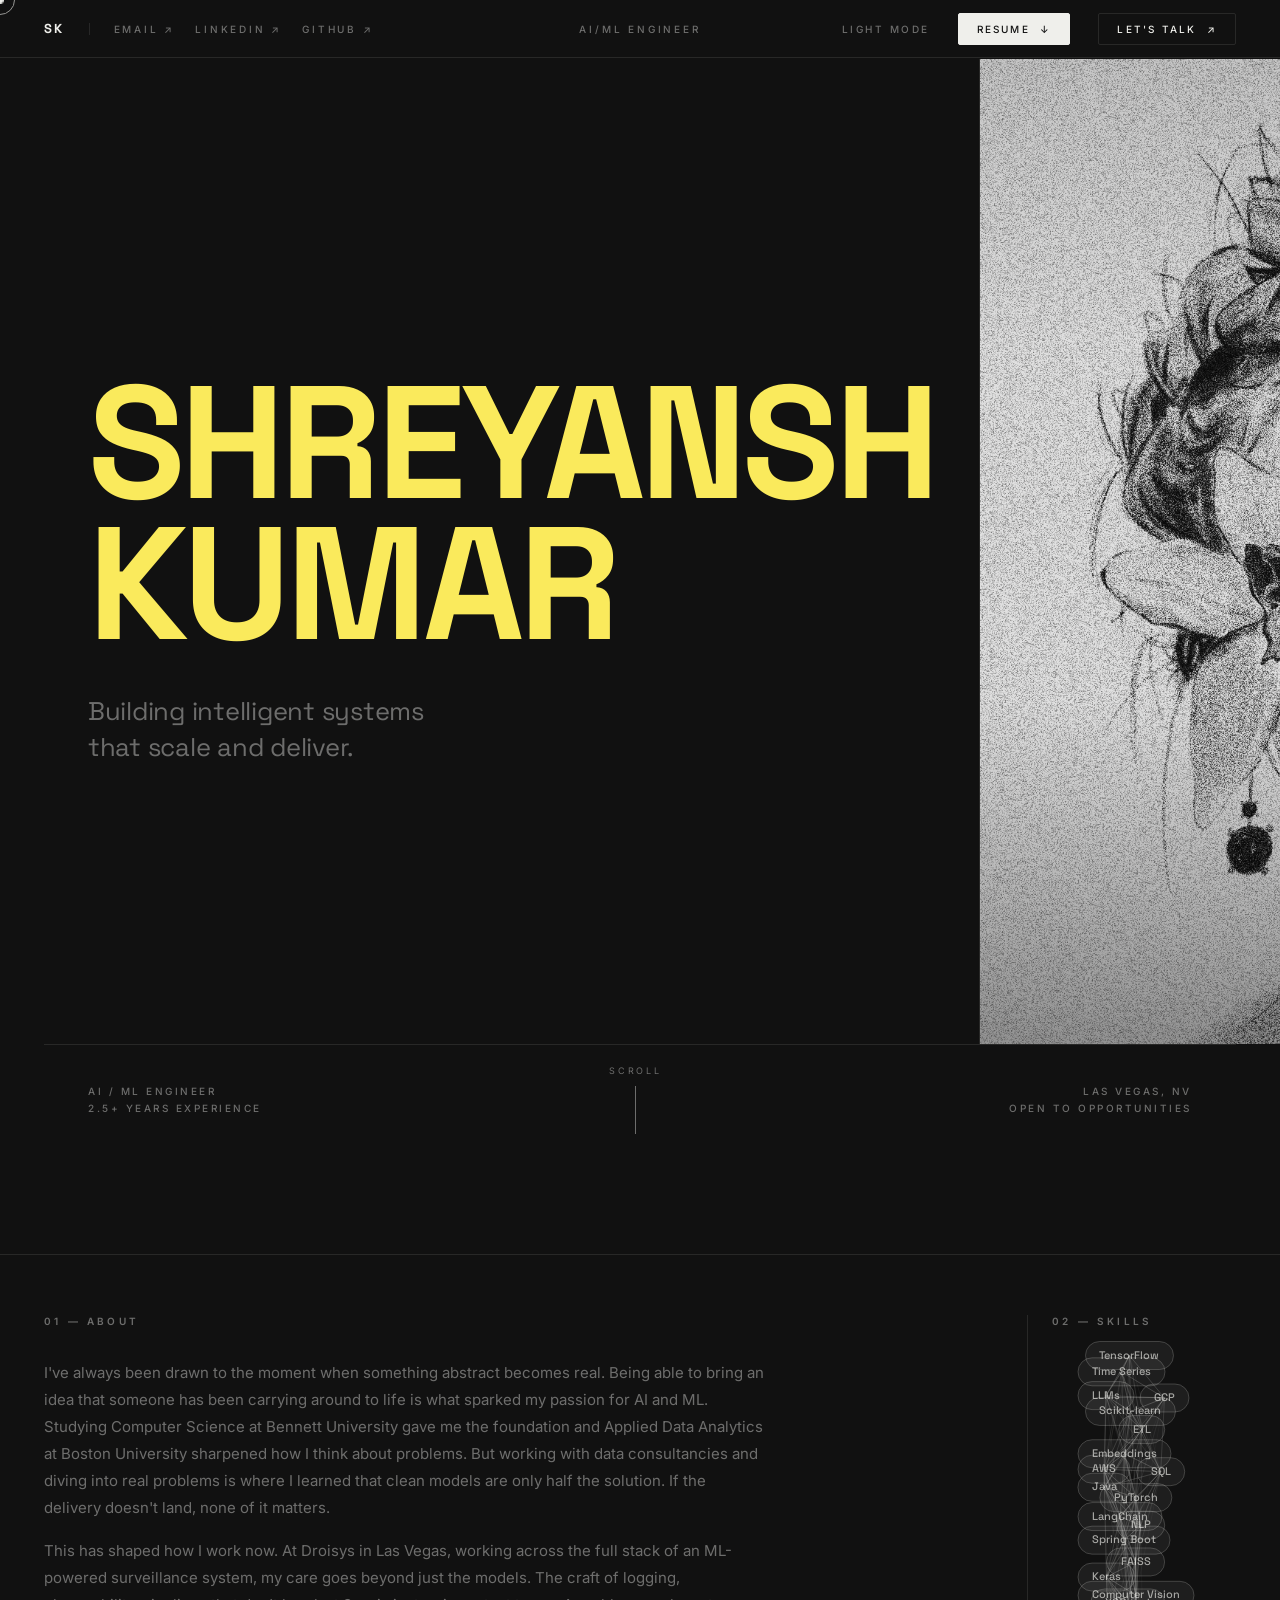
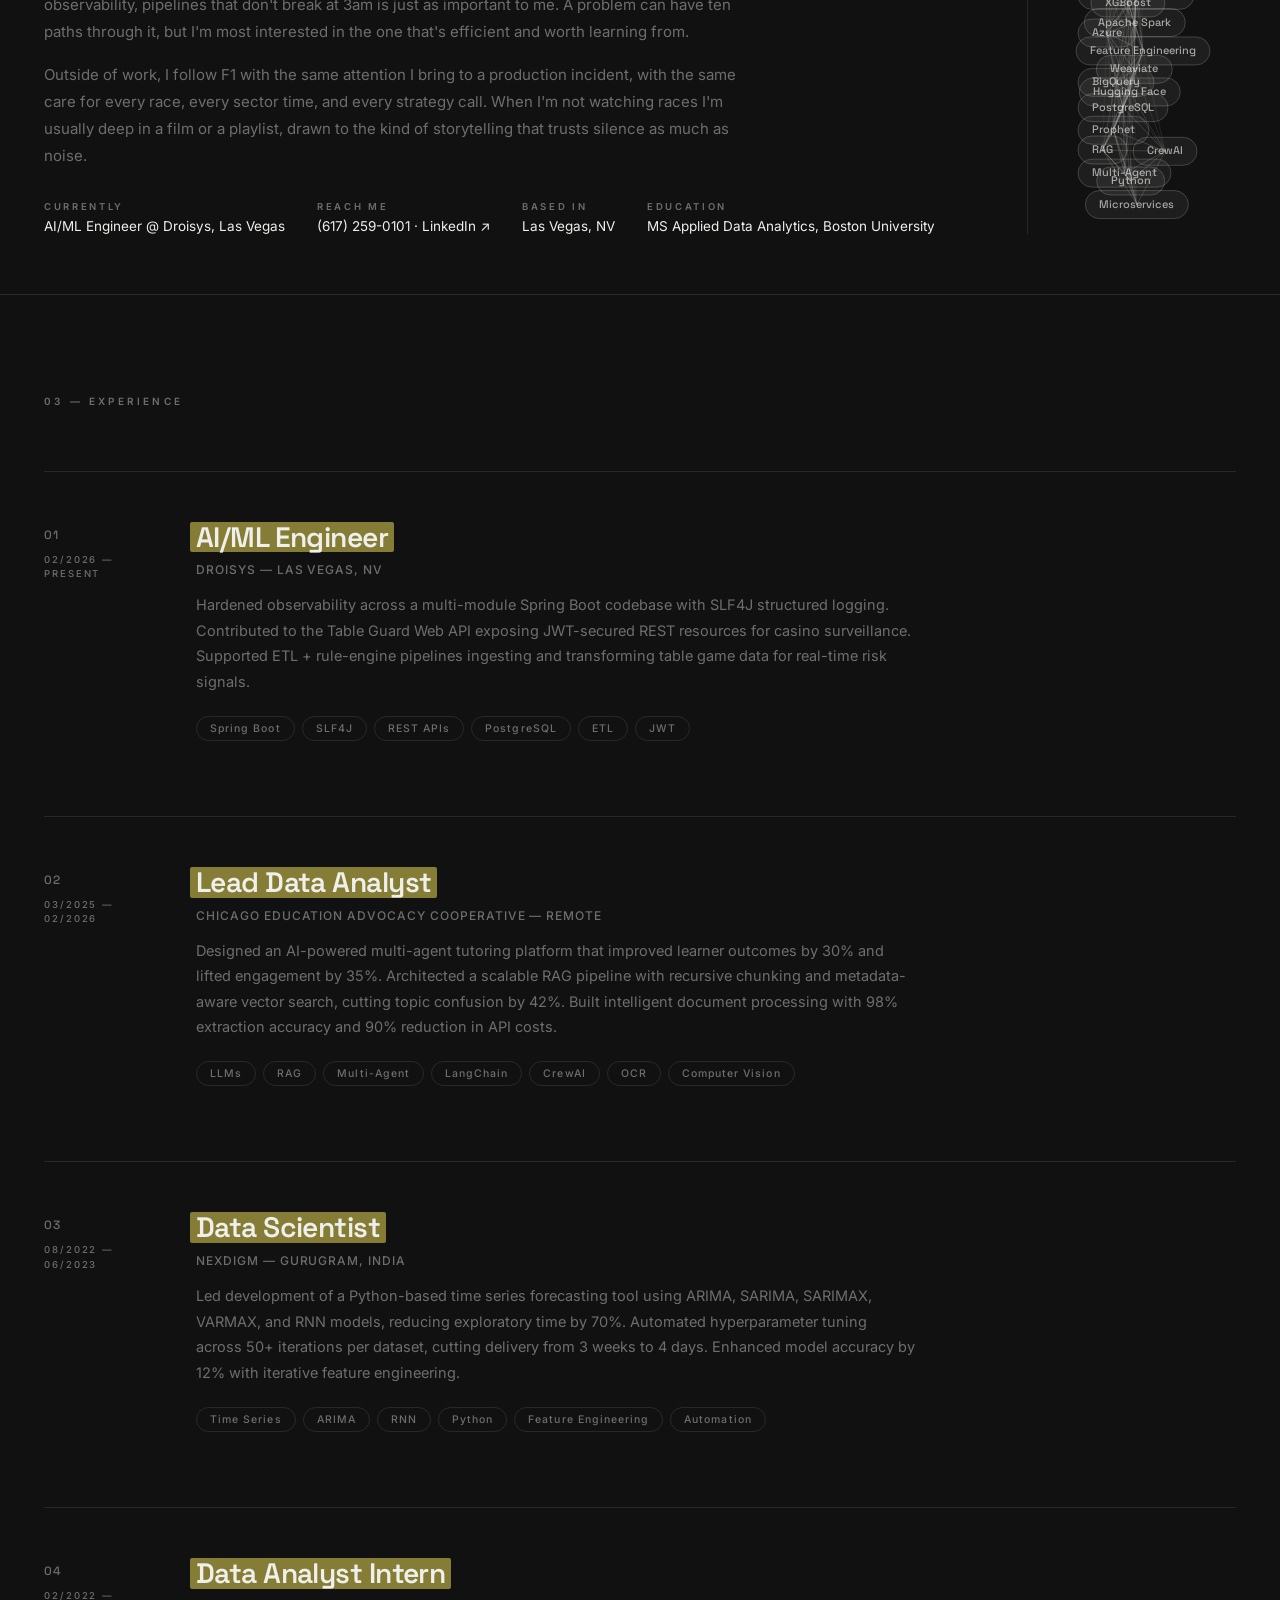
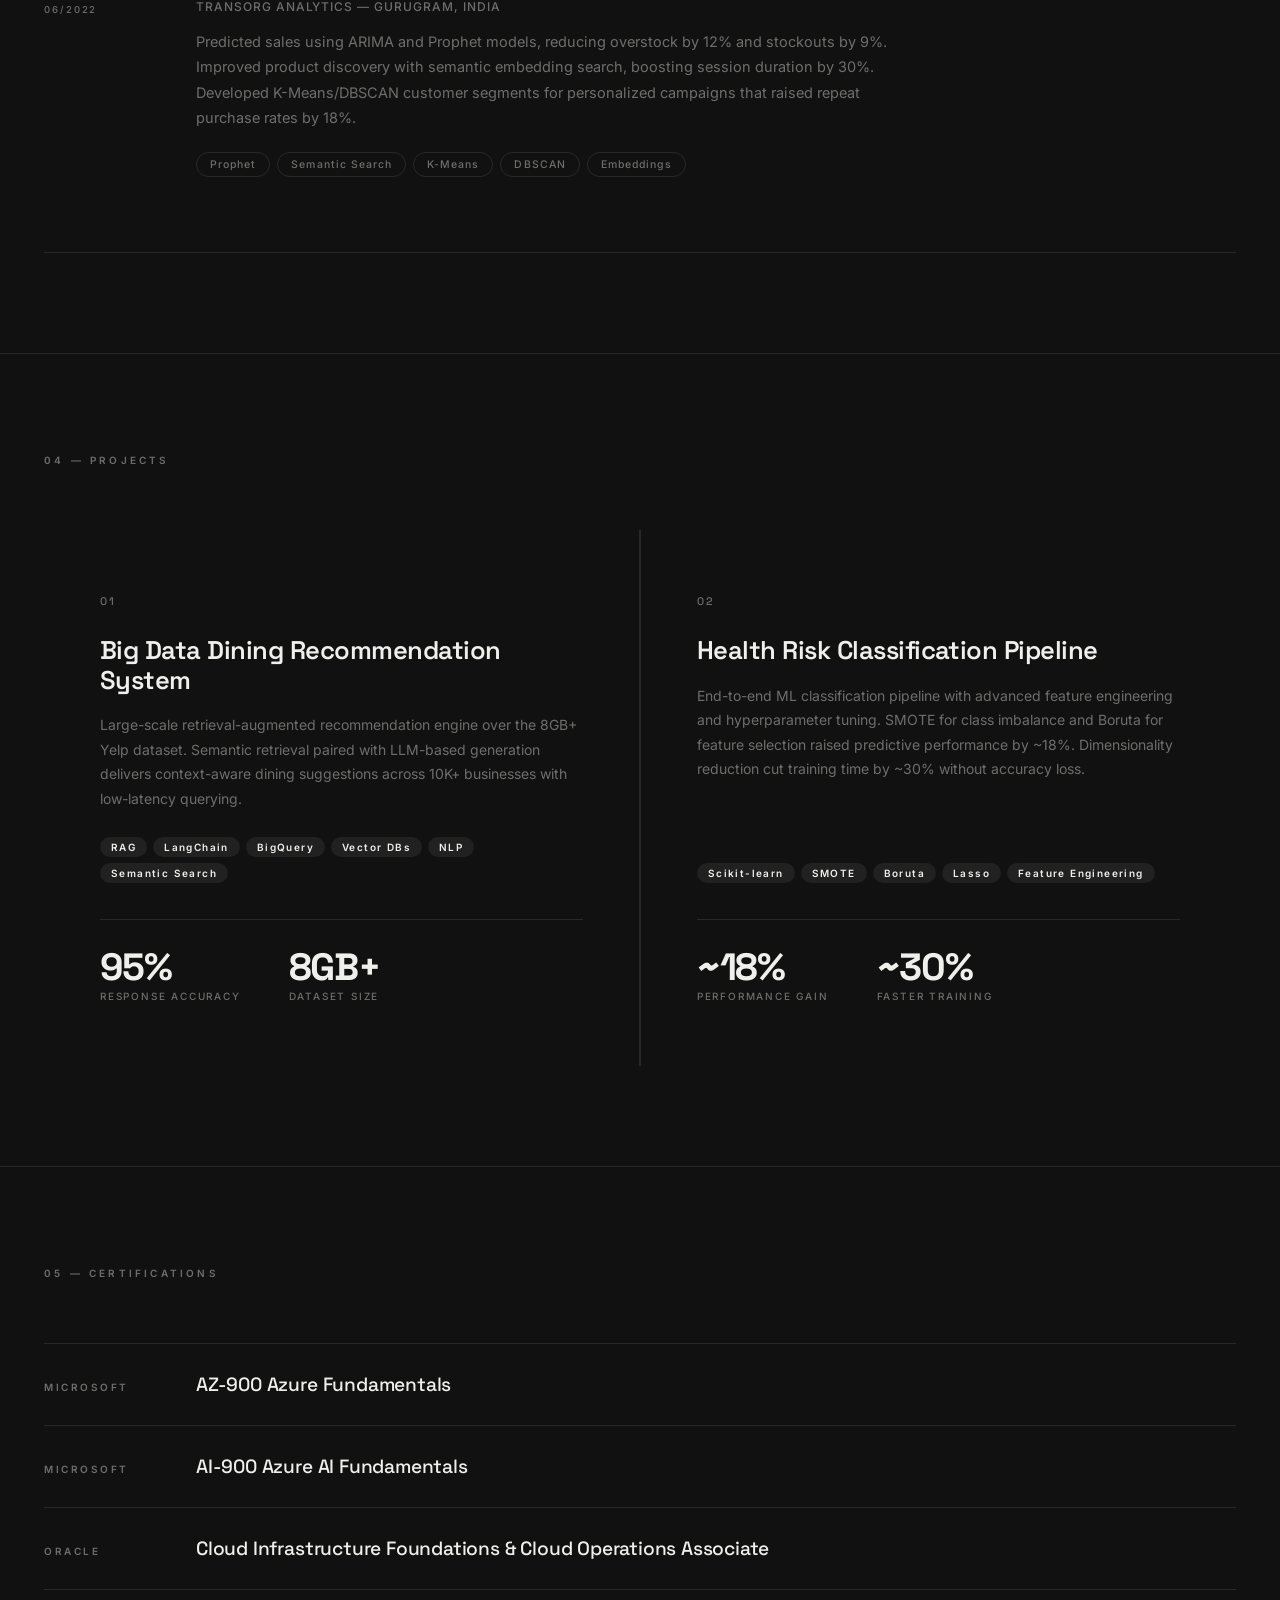
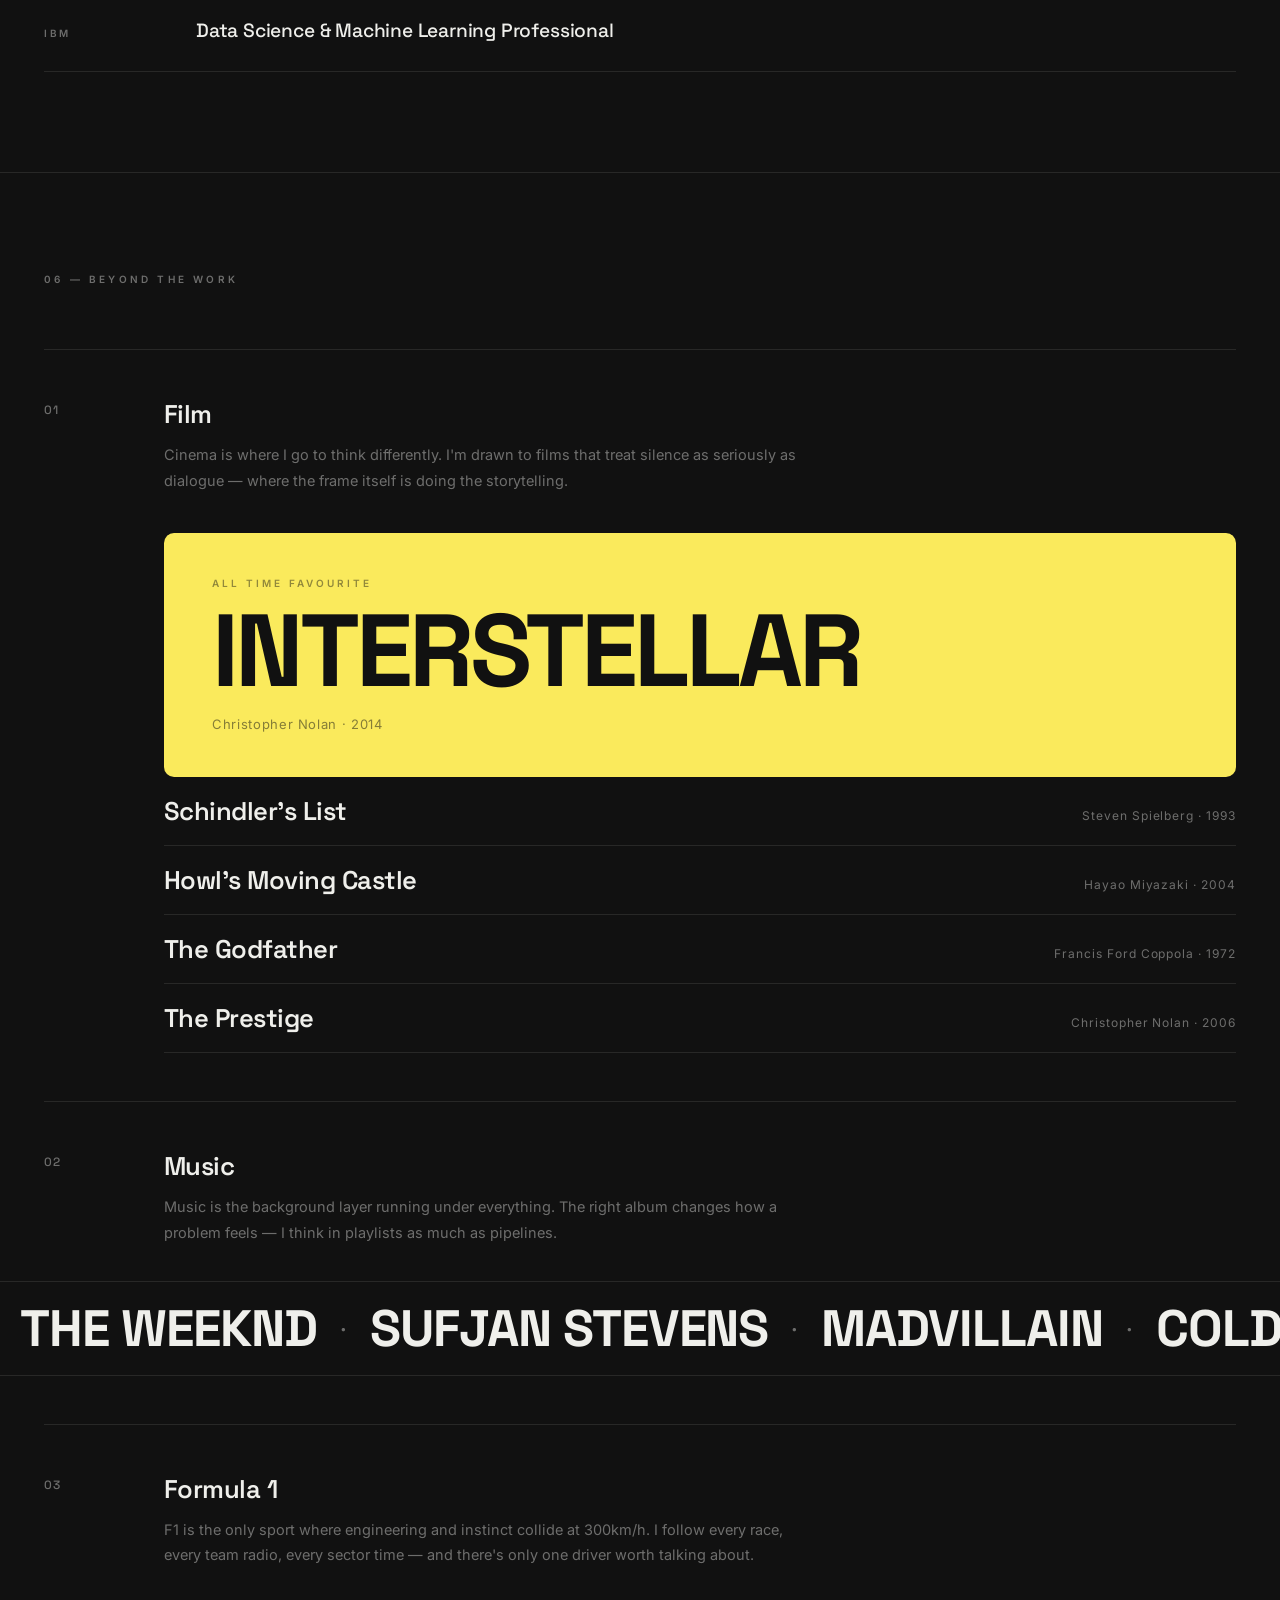
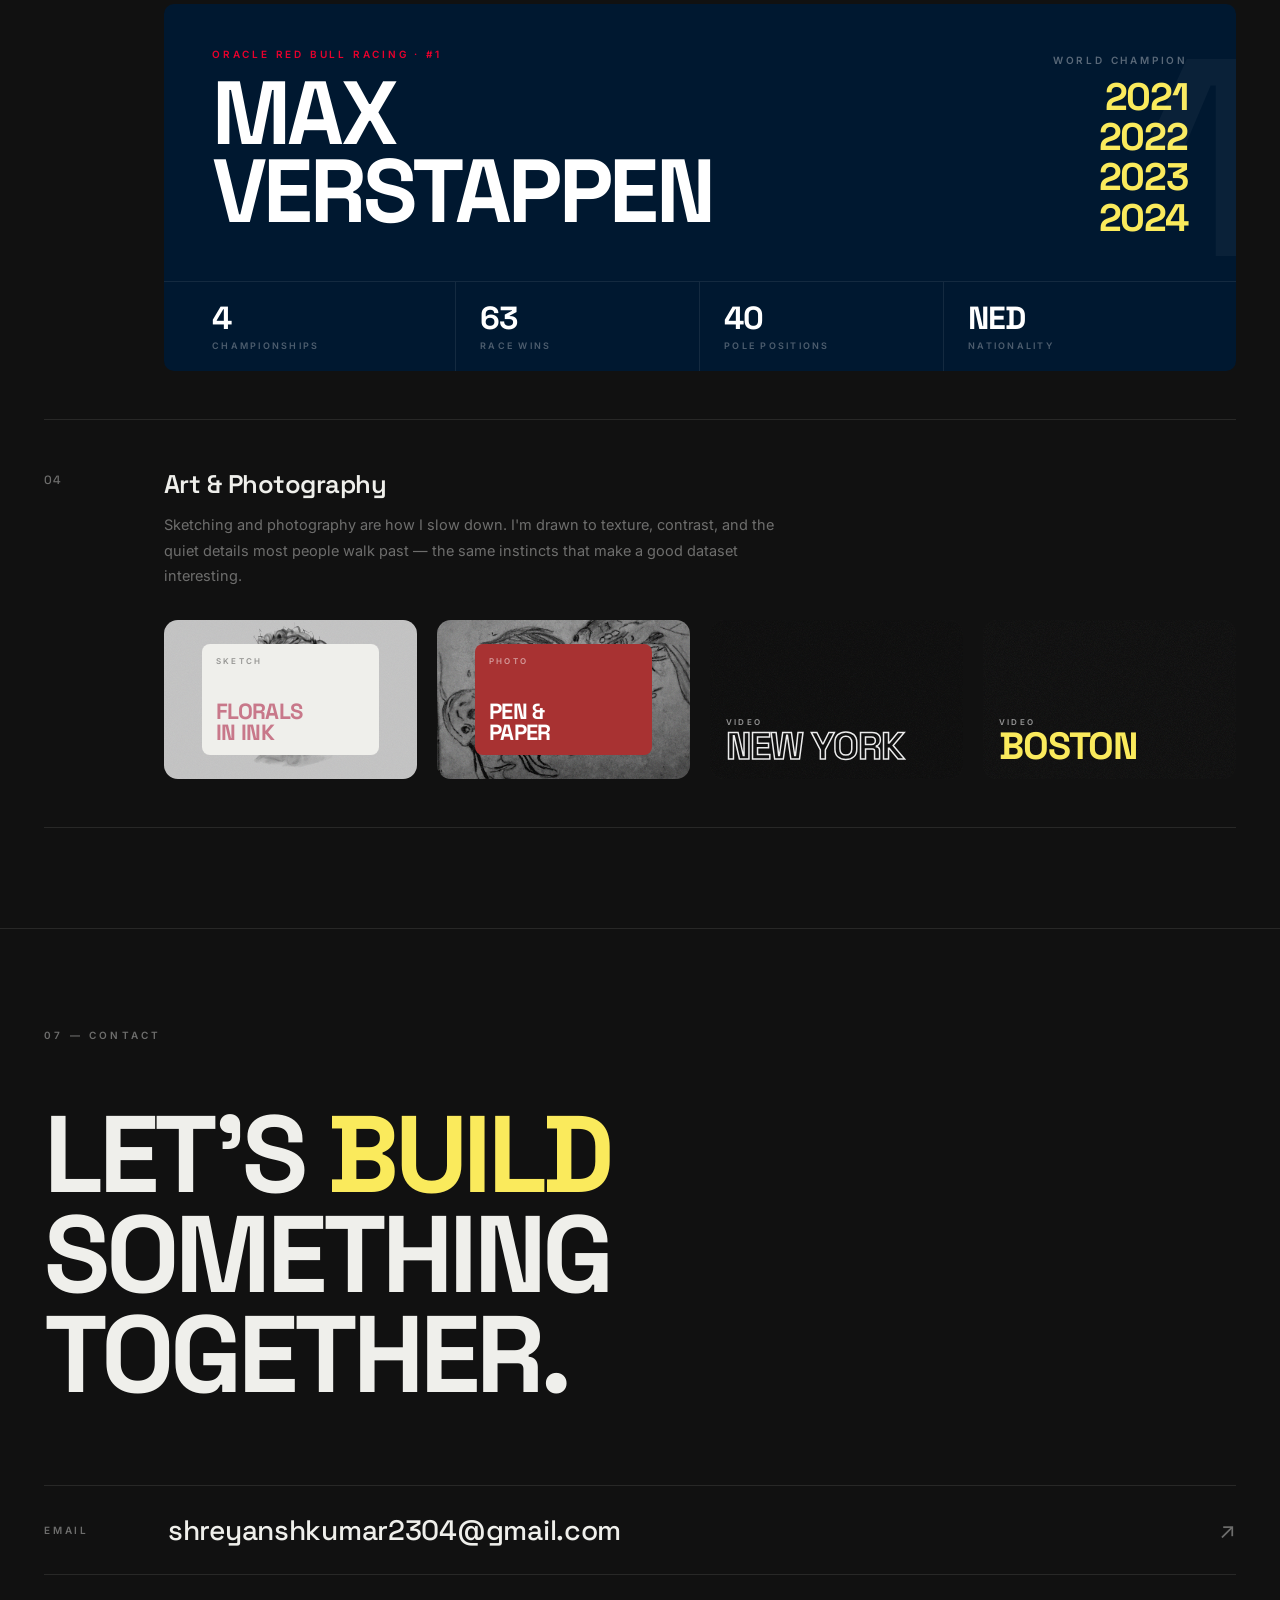
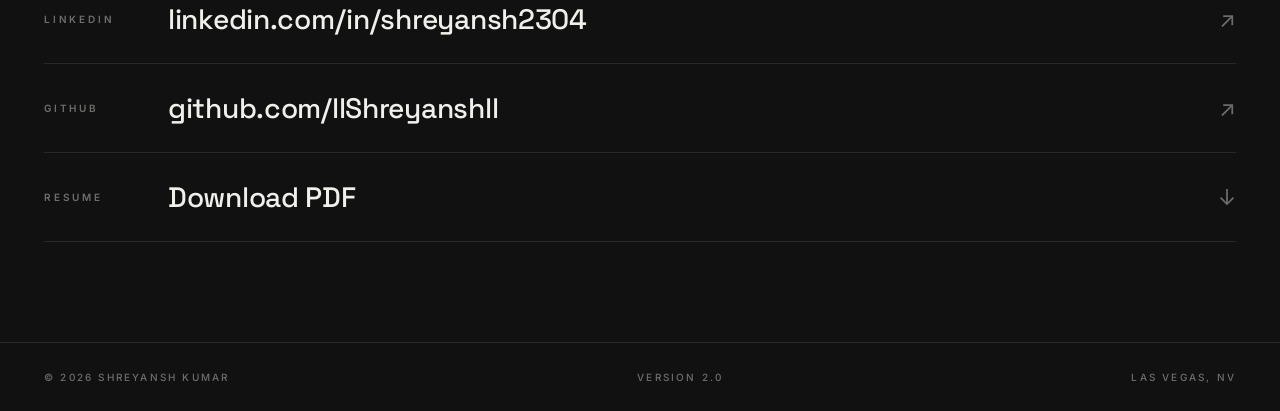
==== commit 1f8e7a4b: "Default to dark mode on page load; add skills from project docs - Set data-theme="dark" as default; " ====
--- a/index.html
+++ b/index.html
@@ -1,5 +1,5 @@
 <!DOCTYPE html>
-<html lang="en" data-theme="light">
+<html lang="en" data-theme="dark">
 <head>
     <meta charset="UTF-8">
     <meta name="viewport" content="width=device-width, initial-scale=1.0">
@@ -28,7 +28,7 @@
         </div>
         <span class="nav-center">AI/ML ENGINEER</span>
         <div class="nav-right">
-            <button class="theme-toggle" id="themeToggle" aria-label="Toggle dark mode">DARK MODE</button>
+            <button class="theme-toggle" id="themeToggle" aria-label="Toggle dark mode">LIGHT MODE</button>
             <a href="assets/Shreyansh_Kumar_Resume.pdf" download class="nav-cta nav-cta--filled">RESUME &nbsp;↓</a>
             <a href="#contact" class="nav-cta">LET'S TALK &nbsp;↗</a>
         </div>
